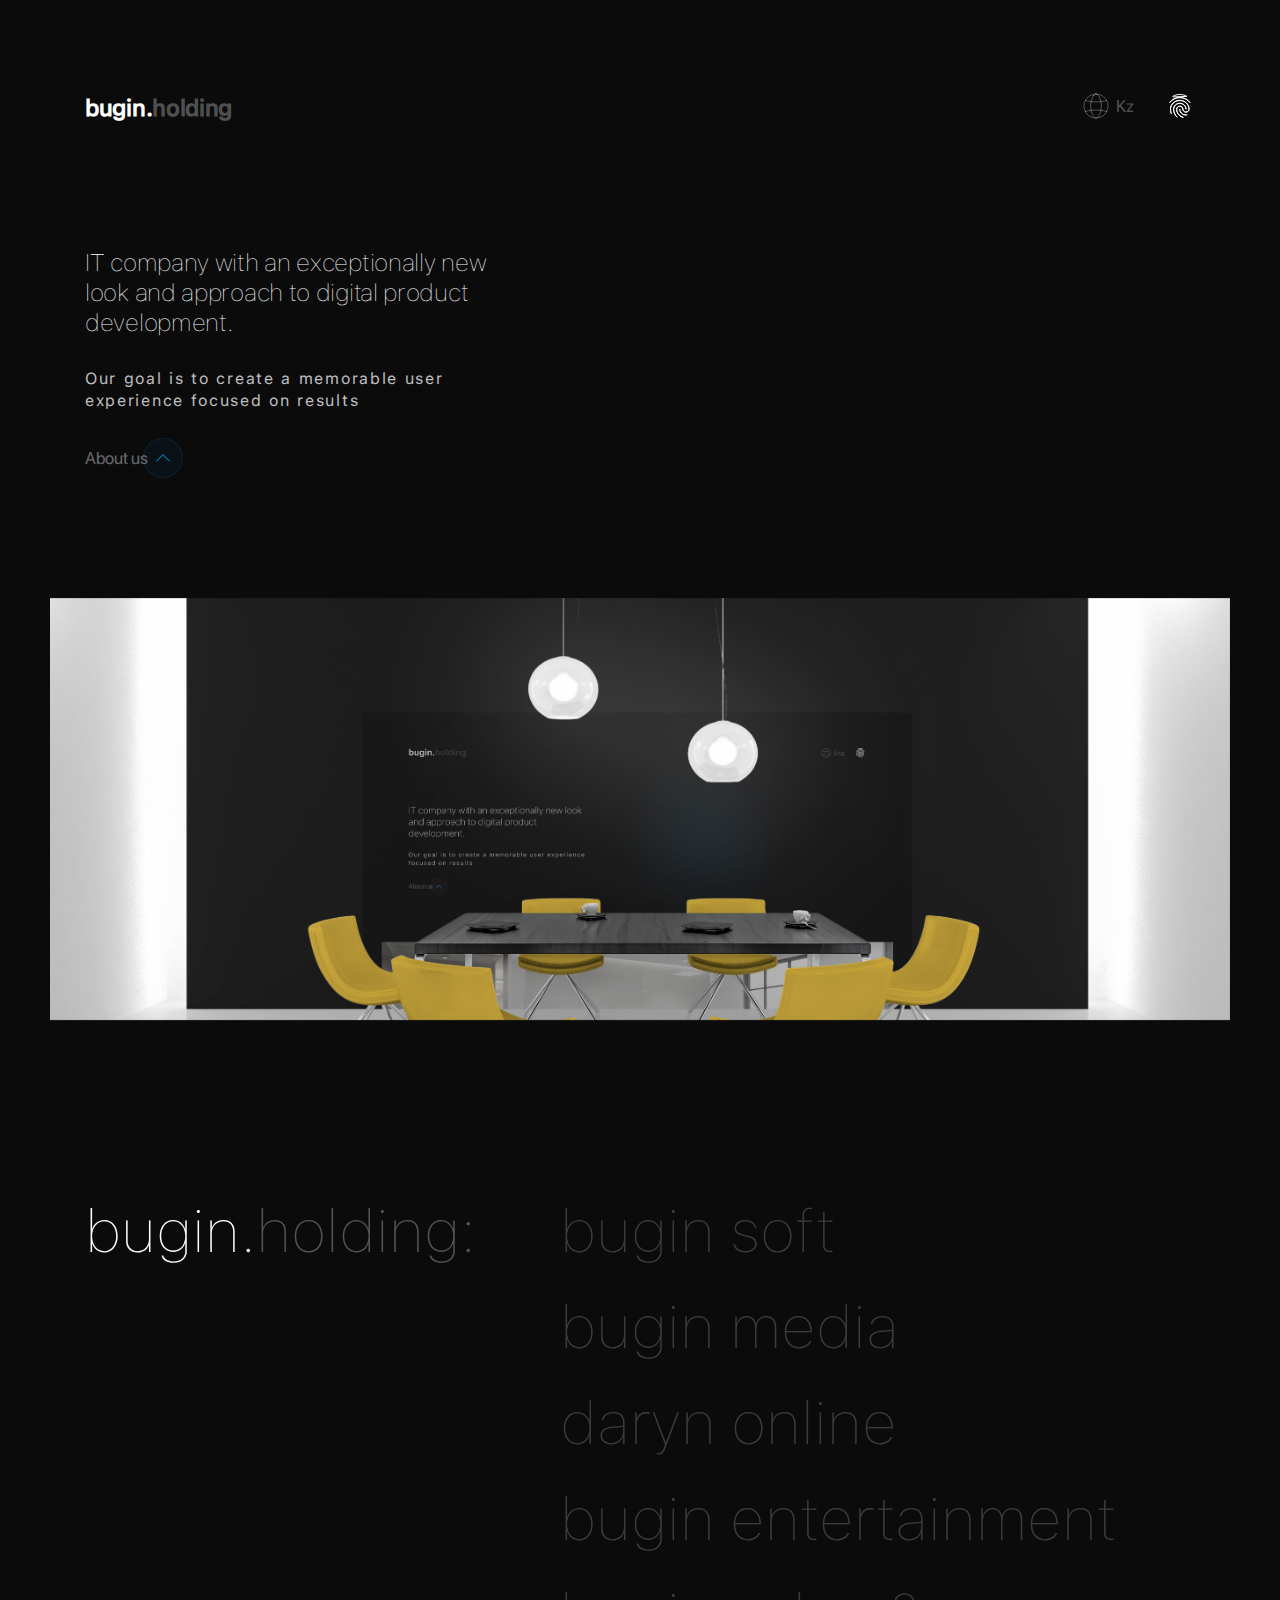
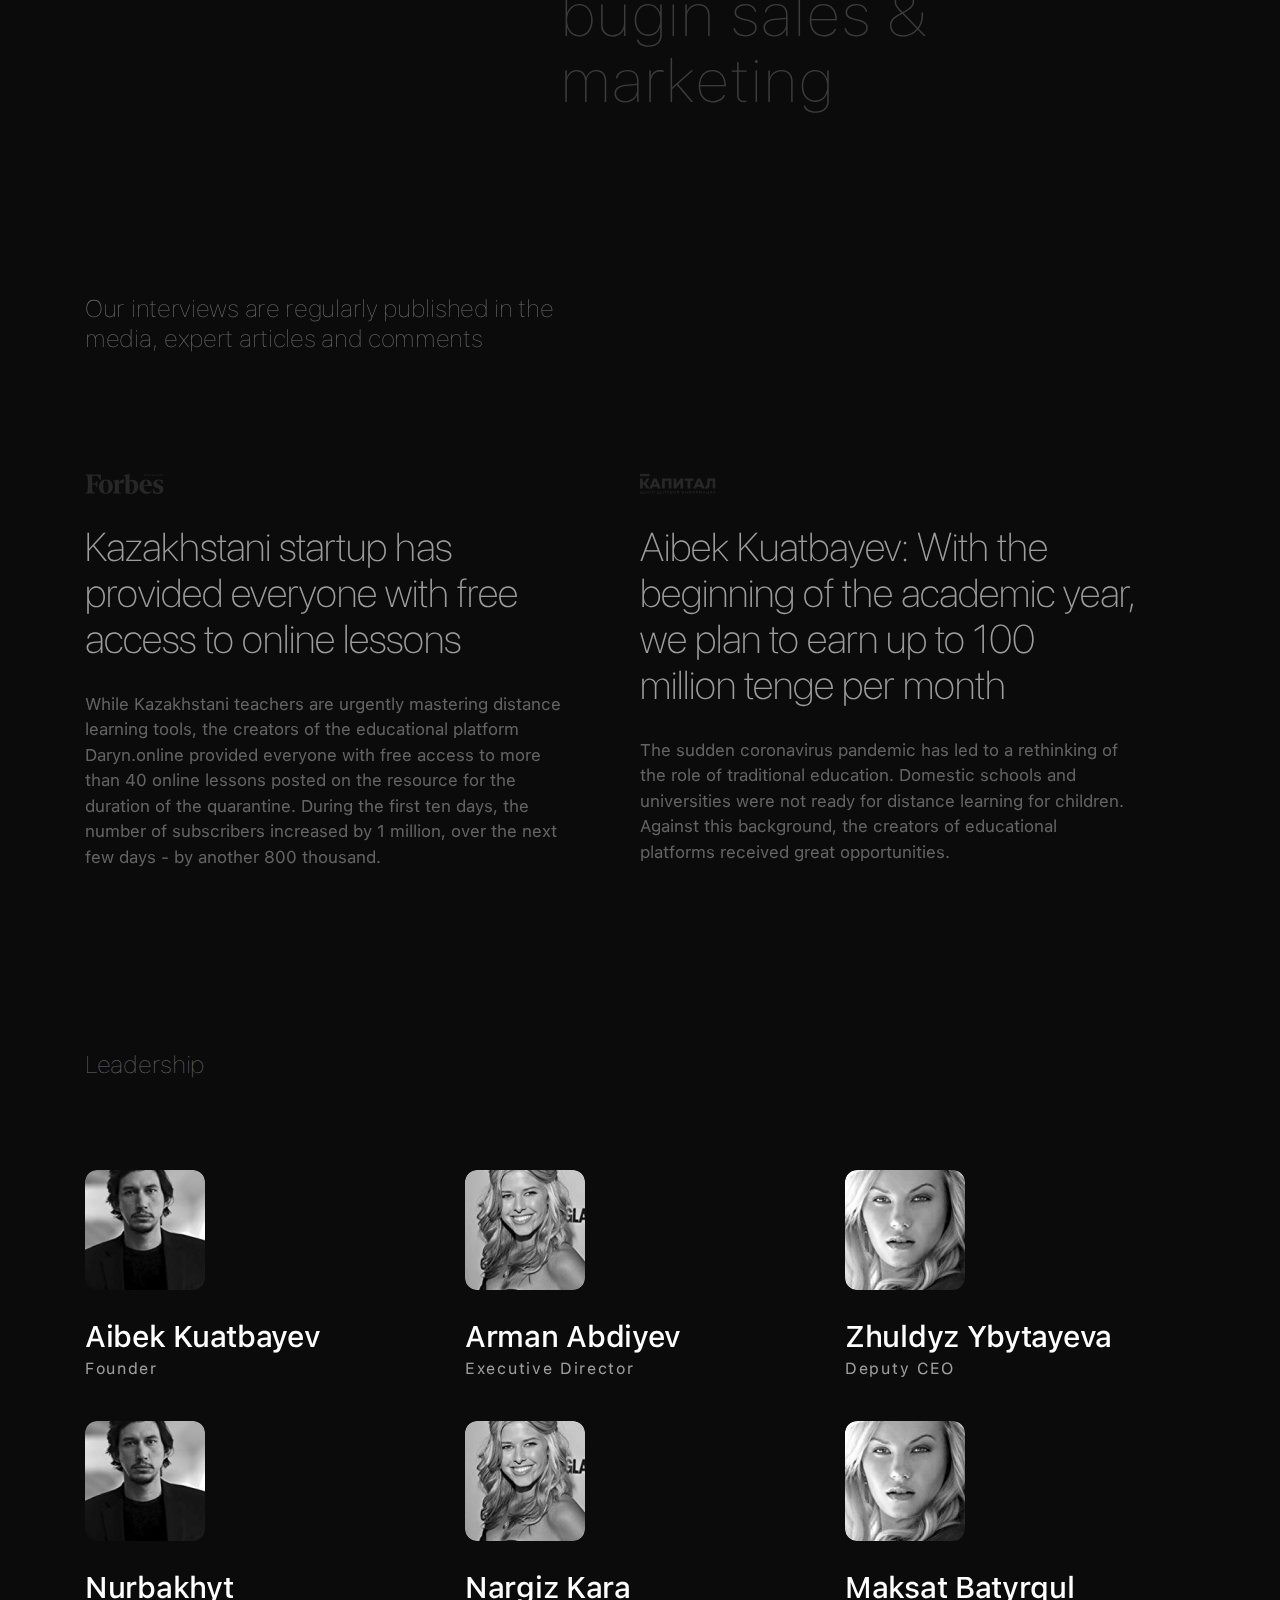
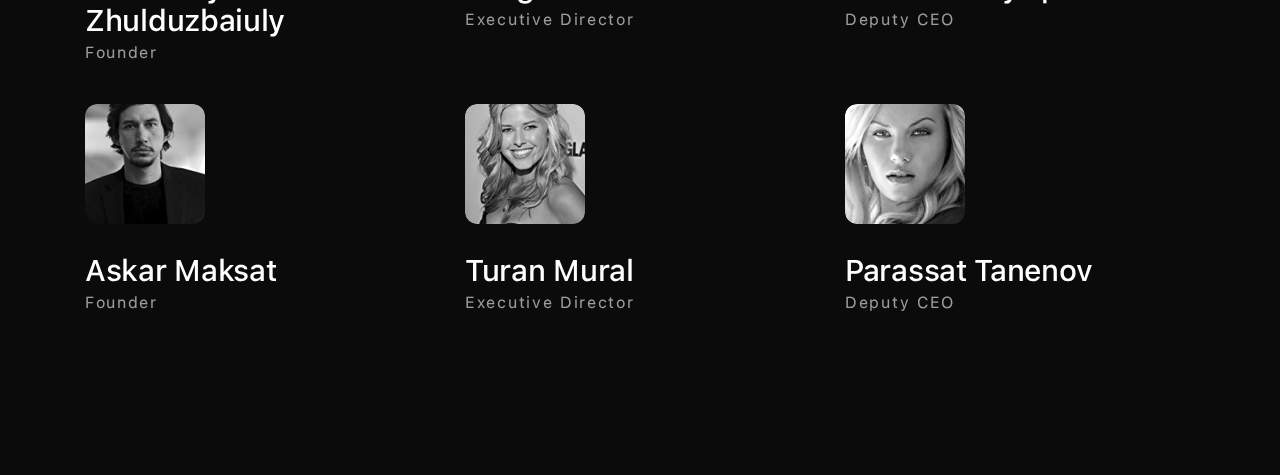
==== index.html @ ffce62e8 "first commit" ====
<!DOCTYPE html>
<html lang="en">
<head>
    <meta charset="UTF-8">
    <meta name="viewport" content="width=device-width"/>
    <title>bugin.holding</title>
    <link rel="stylesheet" href="css/libs.min.css">
    <link rel="stylesheet" href="css/slick-theme.css">
    <link rel="stylesheet" href="css/slick.css">
    <link rel="stylesheet" href="css/main.css">
    <link rel="shortcut icon" href="/favicon.ico" type="image/x-icon">
</head>
<body>
<header>
    <div class="container">
        <div class="header">
            <a href="/" class="logo">
                bugin.<span>holding</span>
            </a>
            <div class="header-right">
                <div class="dropdown dropdown-lang">
                    <button class="dropdown-toggle" data-toggle="dropdown" aria-expanded="true" id="dropdownLang">
                        <svg width="30" height="30" viewBox="0 0 30 30" fill="none" xmlns="http://www.w3.org/2000/svg">
                            <path d="M4.34661 9.47706C10.869 11.4916 19.13 11.4916 25.6511 9.47706M25.6524 20.5219C19.13 18.5074 10.869 18.5074 4.34794 20.5219M14.9995 3C21.6419 3 26.999 8.35711 26.999 14.9995C26.999 21.6419 21.6419 26.999 14.9995 26.999C8.35711 26.999 3 21.6419 3 14.9995C3 8.35711 8.35711 3 14.9995 3ZM12.5569 4.41327C8.70376 10.8463 8.70376 19.154 12.5569 25.5871C13.6849 27.471 16.3154 27.471 17.4434 25.5871C21.2966 19.154 21.2966 10.8463 17.4434 4.41327C16.3141 2.52935 13.6849 2.52935 12.5569 4.41327Z"
                                  stroke="white" stroke-opacity="0.3" stroke-linecap="round" stroke-linejoin="round"/>
                        </svg>
                        <span>Kz</span>
                    </button>
                    <ul class="dropdown-menu" role="menu" aria-labelledby="dropdownLang">
                        <li>
                            <a class="dropdown-item" href="/ru">Ru</a>
                        </li>
                        <li>
                            <a class="dropdown-item" href="/eng">Eng</a>
                        </li>
                    </ul>
                </div>
                <button class="btn-plain call-menu">
                    <svg width="30" height="30" viewBox="0 0 30 30" fill="none" xmlns="http://www.w3.org/2000/svg">
                        <path d="M21.7479 5.45788L21.7385 5.45253L8.13179 5.892L7.89365 5.45235C7.89342 5.45248 7.89319 5.4526 7.89296 5.45272C7.85557 5.47249 7.79157 5.46674 7.75238 5.40762C7.74366 5.38786 7.74111 5.36243 7.74913 5.33506C7.75795 5.30494 7.77562 5.28557 7.79393 5.27565L7.79439 5.2754C9.95281 4.10335 12.3187 3.5 14.8158 3.5C17.2854 3.5 19.4391 4.04179 21.8217 5.26789C21.8754 5.29615 21.8858 5.34981 21.8641 5.38986L21.8602 5.39706L21.8566 5.40439C21.8429 5.43166 21.8274 5.44543 21.8159 5.45261C21.8039 5.4601 21.7905 5.464 21.7758 5.464C21.7619 5.464 21.7522 5.46034 21.7479 5.45788ZM8.84013 7.83682L8.84104 7.83635C12.4659 5.96619 17.1193 5.95481 20.7551 7.82464L20.7555 7.82482C22.4838 8.71204 23.9346 9.96678 25.0765 11.5701L25.0765 11.5701L25.0794 11.5741C25.0918 11.5911 25.0989 11.6159 25.0941 11.6448C25.0894 11.6728 25.0752 11.695 25.0543 11.7095C25.0245 11.7302 24.995 11.7344 24.9713 11.7304C24.9484 11.7266 24.9272 11.7148 24.9102 11.6905L24.9103 11.6904L24.9067 11.6854C23.7814 10.11 22.3525 8.86817 20.6593 8.00278C17.0727 6.16587 12.4986 6.1653 8.92248 8.01568C7.21733 8.89343 5.78933 10.1472 4.66492 11.7214L4.65022 11.742L4.64086 11.7584C4.63541 11.7605 4.62331 11.764 4.60379 11.764C4.58658 11.764 4.56417 11.7595 4.53766 11.7429C4.51578 11.7264 4.505 11.7062 4.50135 11.6845C4.49741 11.6611 4.50146 11.632 4.52153 11.6026C5.66378 9.98795 7.11407 8.72286 8.84013 7.83682ZM12.0554 26.2335L12.0466 26.2237L12.0373 26.2144C11.0195 25.1966 10.4863 24.5612 9.70922 23.1578L9.70786 23.1554C8.92786 21.7649 8.51179 20.0517 8.51179 18.192C8.51179 14.9268 11.3127 12.224 14.8038 12.224C18.2949 12.224 21.0958 14.9268 21.0958 18.192C21.0958 18.2259 21.0835 18.2491 21.0682 18.2644C21.0529 18.2797 21.0297 18.292 20.9958 18.292C20.9619 18.292 20.9386 18.2797 20.9233 18.2644C20.908 18.2491 20.8958 18.2259 20.8958 18.192C20.8958 14.9842 18.1355 12.424 14.8038 12.424C11.4721 12.424 8.71179 14.9842 8.71179 18.192C8.71179 19.9911 9.11119 21.6741 9.89169 23.0566C10.687 24.4853 11.2466 25.1095 12.1873 26.0626C12.2264 26.1056 12.2291 26.1661 12.1955 26.2115C12.1565 26.2418 12.1245 26.248 12.1038 26.248C12.0892 26.248 12.0768 26.2451 12.0681 26.2415C12.0599 26.2381 12.0566 26.2348 12.0554 26.2335ZM17.2707 23.0477L17.2683 23.0461C15.6117 21.9232 14.6318 20.1072 14.6318 18.192C14.6318 18.1581 14.644 18.1349 14.6593 18.1196C14.6746 18.1043 14.6979 18.092 14.7318 18.092C14.7657 18.092 14.7889 18.1043 14.8042 18.1196C14.8195 18.1349 14.8318 18.1581 14.8318 18.192C14.8318 20.057 15.7841 21.8058 17.3808 22.879C18.3292 23.5198 19.4268 23.816 20.7078 23.816C21.0269 23.816 21.5358 23.7771 22.042 23.6885L22.042 23.6885L22.0468 23.6876C22.0917 23.6793 22.1472 23.7066 22.1596 23.7759L22.1602 23.779C22.1685 23.824 22.1412 23.8794 22.0719 23.8918L22.0719 23.8917L22.065 23.8931C21.4238 24.0168 20.8583 24.028 20.7078 24.028C19.3653 24.028 18.2075 23.6904 17.2707 23.0477ZM6.45163 22.6996L6.45161 22.6996L6.45312 22.7035C6.47541 22.7614 6.44309 22.8074 6.40824 22.8195L6.40022 22.8223L6.3923 22.8253C6.37084 22.8336 6.34631 22.8333 6.32113 22.8217C6.29457 22.8094 6.27985 22.7902 6.27423 22.7746L6.27427 22.7746L6.2721 22.7688C5.70424 21.2507 5.42779 19.7499 5.42779 18.192C5.42779 16.8164 5.69123 15.5832 6.19539 14.5186C7.70413 11.3542 11.0623 9.284 14.7558 9.284C19.9647 9.284 24.1558 13.2965 24.1558 18.18C24.1558 19.8265 22.7455 21.208 20.9598 21.208C19.1741 21.208 17.7638 19.8265 17.7638 18.18C17.7638 16.588 16.391 15.352 14.7678 15.352C13.1446 15.352 11.7718 16.588 11.7718 18.18C11.7718 20.3637 12.6159 22.412 14.1637 23.947L14.1641 23.9474C15.3693 25.1399 16.5383 25.8048 18.3065 26.2939L18.3065 26.294L18.3143 26.296C18.3368 26.3018 18.3545 26.3153 18.3669 26.3374C18.3802 26.3612 18.3837 26.389 18.377 26.414L18.3738 26.4258L18.3712 26.4378C18.3679 26.453 18.3593 26.468 18.3424 26.4811C18.327 26.4932 18.3115 26.4981 18.3016 26.4995L18.3 26.4993C18.2957 26.4986 18.2908 26.4977 18.2855 26.4966C18.2796 26.4953 18.2732 26.4939 18.2664 26.4922C16.4387 25.9856 15.2685 25.3185 14.0271 24.1002C12.4425 22.5264 11.5718 20.4346 11.5718 18.192C11.5718 16.5455 12.9821 15.164 14.7678 15.164C16.5535 15.164 17.9638 16.5455 17.9638 18.192C17.9638 19.784 19.3366 21.02 20.9598 21.02C22.583 21.02 23.9558 19.784 23.9558 18.192C23.9558 13.3641 19.8033 9.496 14.7558 9.496C11.1678 9.496 7.8653 11.4915 6.37292 14.6159C5.8678 15.6653 5.61579 16.8811 5.61579 18.192C5.61579 19.1678 5.70449 20.7072 6.45163 22.6996Z"
                              stroke="white"/>
                    </svg>
                </button>
            </div>
            <div class="nav-box">
                <button class="btn-plain close-menu">
                    <svg width="16" height="16" viewBox="0 0 16 16" fill="none" xmlns="http://www.w3.org/2000/svg">
                        <path d="M1 1L15 15M1 15L15 1" stroke="#FFF3F3"/>
                    </svg>
                </button>
                <ul class="main-nav">
                    <li><a href="contacts.html" class="active">О компании</a></li>
                    <li><a href="news.html">Новости</a></li>
                    <li><a href="projects.html">Наши проекты</a></li>
                    <li><a href="contacts.html">Партнеры</a></li>
                    <li><a href="services.html">Услуги</a></li>
                </ul>
            </div>
        </div>
    </div>
</header>
<section class="about">
    <div class="container">
        <div class="row">
            <div class="col-lg-5 col-md-6">
                <div class="about-caption">
                    <h3>
                        IT company with an exceptionally new look and approach to digital product development.
                    </h3>
                    <p>
                        Our goal is to create a memorable user experience focused on results
                    </p>
                    <a href="/about" class="show-more hoverable">
                        <span>About us</span>
                        <div class="circle-cover">
                            <svg width="20" height="20" viewBox="0 0 20 20" fill="none"
                                 xmlns="http://www.w3.org/2000/svg">
                                <path d="M6.66669 3.33337L13.3334 10L6.66669 16.6667" stroke="#00A3FF"/>
                            </svg>
                        </div>
                    </a>
                </div>
            </div>

        </div>
    </div>
</section>
<section class="main-img">
    <div class="main-img-wrapper">
        <img src="img/main/bg.png" alt="bugin.holding" id="img_scroll">
        <div class="react-parallax-content" style="position: relative;"></div>
    </div>
</section>
<section class="holding">
    <div class="container">
        <div class="row row-eq-height">
            <div class="col-lg-5 col-md-5 col-height">
                <h1 class="title-sticky">bugin.<span>holding:</span></h1>
            </div>
            <div class="col-lg-7 col-md-7 col-height">
                <div class="holding-item">
                    <h2>bugin soft</h2>
                    <div class="holding-item-caption">
                        <p>Development of software, websites and mobile applications using advanced technologies
                            sharpened for speed and safety.</p>
                        <a href="https://buginsoft.kz/" class="show-more hoverable">
                            <span>More</span>
                            <div class="circle-cover">
                                <svg width="20" height="20" viewBox="0 0 20 20" fill="none"
                                     xmlns="http://www.w3.org/2000/svg">
                                    <path d="M6.66669 3.33337L13.3334 10L6.66669 16.6667" stroke="#00A3FF"/>
                                </svg>
                            </div>
                        </a>
                    </div>
                </div>
                <div class="holding-item">
                    <h2>bugin media</h2>
                    <div class="holding-item-caption">
                        <p>Development of software, websites and mobile applications using advanced technologies
                            sharpened for speed and safety.</p>
                        <a href="https://buginsoft.kz/" class="show-more hoverable">
                            <span>More</span>
                            <div class="circle-cover">
                                <svg width="20" height="20" viewBox="0 0 20 20" fill="none"
                                     xmlns="http://www.w3.org/2000/svg">
                                    <path d="M6.66669 3.33337L13.3334 10L6.66669 16.6667" stroke="#00A3FF"/>
                                </svg>
                            </div>
                        </a>
                    </div>
                </div>
                <div class="holding-item">
                    <h2>daryn online</h2>
                    <div class="holding-item-caption">
                        <p>Development of software, websites and mobile applications using advanced technologies
                            sharpened for speed and safety.</p>
                        <a href="https://buginsoft.kz/" class="show-more hoverable">
                            <span>More</span>
                            <div class="circle-cover">
                                <svg width="20" height="20" viewBox="0 0 20 20" fill="none"
                                     xmlns="http://www.w3.org/2000/svg">
                                    <path d="M6.66669 3.33337L13.3334 10L6.66669 16.6667" stroke="#00A3FF"/>
                                </svg>
                            </div>
                        </a>
                    </div>
                </div>
                <div class="holding-item">
                    <h2>bugin entertainment</h2>
                    <div class="holding-item-caption">
                        <p>Development of software, websites and mobile applications using advanced technologies
                            sharpened for speed and safety.</p>
                        <a href="https://buginsoft.kz/" class="show-more hoverable">
                            <span>More</span>
                            <div class="circle-cover">
                                <svg width="20" height="20" viewBox="0 0 20 20" fill="none"
                                     xmlns="http://www.w3.org/2000/svg">
                                    <path d="M6.66669 3.33337L13.3334 10L6.66669 16.6667" stroke="#00A3FF"/>
                                </svg>
                            </div>
                        </a>
                    </div>
                </div>
                <div class="holding-item">
                    <h2>bugin sales & marketing</h2>
                    <div class="holding-item-caption">
                        <p>Development of software, websites and mobile applications using advanced technologies
                            sharpened for speed and safety.</p>
                        <a href="https://buginsoft.kz/" class="show-more hoverable">
                            <span>More</span>
                            <div class="circle-cover">
                                <svg width="20" height="20" viewBox="0 0 20 20" fill="none"
                                     xmlns="http://www.w3.org/2000/svg">
                                    <path d="M6.66669 3.33337L13.3334 10L6.66669 16.6667" stroke="#00A3FF"/>
                                </svg>
                            </div>
                        </a>
                    </div>
                </div>
            </div>
        </div>

    </div>
</section>
<section class="news">
    <div class="container">
        <h2 class="title">
            Our interviews are regularly published in the media, expert articles and comments
        </h2>
        <div class="sl-news">
            <a href="#">
                <div class="news-item">
                    <img src="img/logo/forbes.svg" alt="">
                    <h3>
                        Kazakhstani startup has provided everyone with free access to online lessons
                    </h3>
                    <p>
                        While Kazakhstani teachers are urgently mastering distance learning tools, the creators of the
                        educational platform Daryn.online provided everyone with free access to more than 40 online
                        lessons posted on the resource for the duration of the quarantine. During the first ten days,
                        the number of subscribers increased by 1 million, over the next few days - by another 800
                        thousand.
                    </p>
                </div>
            </a>
            <a href="#">
                <div class="news-item">
                    <img src="img/logo/capital.svg" alt="">
                    <h3>
                        Aibek Kuatbayev: With the beginning of the academic year, we plan to earn up to 100 million
                        tenge per month
                    </h3>
                    <p>
                        The sudden coronavirus pandemic has led to a rethinking of the role of traditional education.
                        Domestic schools and universities were not ready for distance learning for children. Against
                        this background, the creators of educational platforms received great opportunities.
                    </p>
                </div>
            </a>
            <a href="#">
                <div class="news-item">
                    <img src="img/logo/forbes.svg" alt="">
                    <h3>
                        Kazakhstani startup has provided everyone with free access to online lessons
                    </h3>
                    <p>
                        While Kazakhstani teachers are urgently mastering distance learning tools, the creators of the
                        educational platform Daryn.online provided everyone with free access to more than 40 online
                        lessons posted on the resource for the duration of the quarantine. During the first ten days,
                        the number of subscribers increased by 1 million, over the next few days - by another 800
                        thousand.
                    </p>
                </div>
            </a>
            <a href="#">
                <div class="news-item">
                    <img src="img/logo/capital.svg" alt="">
                    <h3>
                        Aibek Kuatbayev: With the beginning of the academic year, we plan to earn up to 100 million
                        tenge per month
                    </h3>
                    <p>
                        The sudden coronavirus pandemic has led to a rethinking of the role of traditional education.
                        Domestic schools and universities were not ready for distance learning for children. Against
                        this background, the creators of educational platforms received great opportunities.
                    </p>
                </div>
            </a>
        </div>
    </div>
</section>
<section class="team">
    <div class="container">
        <h2 class="title">Leadership</h2>
        <div class="row row-eq-height">
            <div class="col-lg-4 col-md-4 col-height">
                <div class="team-item">
                    <img src="img/main/team3.png" alt="">
                    <h3>Aibek Kuatbayev</h3>
                    <p>Founder</p>
                </div>
            </div>
            <div class="col-lg-4 col-md-4 col-height">
                <div class="team-item">
                    <img src="img/main/team2.png" alt="">
                    <h3>Arman Abdiyev</h3>
                    <p>Еxecutive Director</p>
                </div>
            </div>
            <div class="col-lg-4 col-md-4 col-height">
                <div class="team-item">
                    <img src="img/main/team1.png" alt="">
                    <h3>Zhuldyz Ybytayeva</h3>
                    <p>Deputy CEO</p>
                </div>
            </div>
            <div class="col-lg-4 col-md-4 col-height">
                <div class="team-item">
                    <img src="img/main/team3.png" alt="">
                    <h3>Nurbakhyt Zhulduzbaiuly</h3>
                    <p>Founder</p>
                </div>
            </div>
            <div class="col-lg-4 col-md-4 col-height">
                <div class="team-item">
                    <img src="img/main/team2.png" alt="">
                    <h3>Nargiz Kara</h3>
                    <p>Еxecutive Director</p>
                </div>
            </div>
            <div class="col-lg-4 col-md-4 col-height">
                <div class="team-item">
                    <img src="img/main/team1.png" alt="">
                    <h3>Maksat Batyrqul</h3>
                    <p>Deputy CEO</p>
                </div>
            </div>
            <div class="col-lg-4 col-md-4 col-height">
                <div class="team-item">
                    <img src="img/main/team3.png" alt="">
                    <h3>Askar Maksat</h3>
                    <p>Founder</p>
                </div>
            </div>
            <div class="col-lg-4 col-md-4 col-height">
                <div class="team-item">
                    <img src="img/main/team2.png" alt="">
                    <h3>Turan Mural</h3>
                    <p>Еxecutive Director</p>
                </div>
            </div>
            <div class="col-lg-4 col-md-4 col-height">
                <div class="team-item">
                    <img src="img/main/team1.png" alt="">
                    <h3>Parassat Tanenov</h3>
                    <p>Deputy CEO</p>
                </div>
            </div>
        </div>
    </div>
</section>
<div class="overlay"></div>
<div class="cursor"></div>
<script src="js/libs.min.js"></script>
<script type="text/javascript" src="js/slick.min.js"></script>
<script type="text/javascript" src="js/TweenMax.min.js"></script>
<script type="text/javascript" src="js/common.js"></script>
<script>


    // debounce from underscore.js
    function debounce(func, wait, immediate) {
        var timeout;
        return function () {
            var context = this, args = arguments;
            var later = function () {
                timeout = null;
                if (!immediate) func.apply(context, args);
            };
            var callNow = immediate && !timeout;
            clearTimeout(timeout);
            timeout = setTimeout(later, wait);
            if (callNow) func.apply(context, args);
        };
    };

    // use x and y mousewheel event data to navigate flickity
    function slick_handle_wheel_event(e, slick_instance, slick_is_animating) {
        // do not trigger a slide change if another is being animated
        if (!slick_is_animating) {
            // pick the larger of the two delta magnitudes (x or y) to determine nav direction
            var direction =
                Math.abs(e.deltaX) > Math.abs(e.deltaY) ? e.deltaX : e.deltaY;

            console.log("wheel scroll ", e.deltaX, e.deltaY, direction);

            if (direction > 0) {
                // next slide
                slick_instance.slick("slickNext");
            } else {
                // prev slide
                slick_instance.slick("slickPrev");
            }
        }
    }

    // debounce the wheel event handling since trackpads can have a lot of inertia
    var slick_handle_wheel_event_debounced = debounce(
        slick_handle_wheel_event
        , 100, true
    );

    // init slider
    const slick_2 = $(".sl-news");
    slick_2.slick({
        dots: false,
        // vertical: true,
        // verticalSwiping: true,
        slidesToShow: 2,
        arrows: false,
        responsive: [
            {
                breakpoint: 480,
                settings: {
                    arrows: true,
                    centerMode: false,
                    slidesToShow: 1,
                    slidesToScroll: 1
                }
            }
            // You can unslick at a given breakpoint now by adding:
            // settings: "unslick"
            // instead of a settings object
        ]
    });
    var slick_2_is_animating = false;

    slick_2.on("afterChange", function (index) {
        console.log("Slide after change " + index);
        slick_2_is_animating = false;
    });

    slick_2.on("beforeChange", function (index) {
        console.log("Slide before change " + index);
        slick_2_is_animating = true;
    });

    if (screen.width > 700) {
        slick_2.on("wheel", function (e) {
            slick_handle_wheel_event_debounced(e.originalEvent, slick_2, slick_2_is_animating);
        });
    }


</script>
<script>
    $('.sl-main').slick({
        slidesToShow: 1,
        slidesToScroll: 1,
        arrows: false,
        dots: true
    });




    if (screen.width > 600) {
        $(window).scroll(function () {
            var scroll = $(window).scrollTop();
            var scale = (100 + scroll / 6) / 100;
            // console.log('scale/: ' + scale);
            if (scale > 1 && scale < 1.5) {
                $("#img_scroll").css({
                    transform: 'translate3d(-50%, -' + (scroll / 100) + '%, 0) scale(' + (100 + scroll / 6) / 100 + ')',
                });
            }

        });

        $('.holding-item').on('click', function () {
            if ($(this).hasClass('holding-item-active')) {
                $(this).removeClass('holding-item-active')
            } else {
                $('.holding-item').removeClass('holding-item-active');
                $(this).addClass('holding-item-active');
            }
            var next = $(this).find('.holding-item-caption');
            $('.holding-item .holding-item-caption').not(next).slideUp(400);
            next.slideToggle(400);
        });
    }


</script>
<script>

    $(".hoverable").hover(function () {
        $('.cursor').toggleClass('cursor-leave');
    });
</script>

</body>
</html>
---- css/main.css ----
html, body, div, span, p, ul, li, ol, label, h1, h2, h3, h4, h5, h6, section {
  margin: 0;
  padding: 0;
}

ol, ul {
  list-style: none;
}

button {
  cursor: pointer;
}

a:hover, a:focus {
  text-decoration: none;
}

.icon {
  display: inline-block;
  -webkit-flex-shrink: 0;
      -ms-flex-negative: 0;
          flex-shrink: 0;
}

.p0 {
  padding: 0;
}

.pr0 {
  padding-right: 0;
}

.pl0 {
  padding-left: 0;
}

.pt0 {
  padding-top: 0;
}

.pb0 {
  padding-bottom: 0;
}

.pl15 {
  padding-left: 15px;
}

.m0 {
  margin: 0;
}

.mt0 {
  margin-top: 0;
}

.mr0 {
  margin-right: 0;
}

.ml0 {
  margin-left: 0;
}

.mb0 {
  margin-bottom: 0;
}

.mt20 {
  margin-top: 20px;
}

.mr20 {
  margin-right: 20px;
}

.ml20 {
  margin-left: 20px;
}

.mb20 {
  margin-bottom: 20px;
}

.mb16 {
  margin-bottom: 16px;
}

.mb30 {
  margin-bottom: 30px;
}

.ml-35 {
  margin-left: 35px;
}

.mr-35 {
  margin-right: 35px;
}

.pt40 {
  padding-top: 40px;
}

.pt80 {
  padding-top: 80px;
}

.pt30 {
  padding-top: 30px;
}

.pr30 {
  padding-right: 30px;
}

.pl30 {
  padding-left: 30px;
}

.pb30 {
  padding-bottom: 30px;
}

.mt30 {
  margin-top: 30px;
}

.mr30 {
  margin-right: 30px;
}

.ml30 {
  margin-left: 30px;
}

.mb30 {
  margin-bottom: 30px;
}

.mt50 {
  margin-top: 50px;
}

.mb60 {
  margin-bottom: 60px;
}

.mt60 {
  margin-top: 60px;
}

.mt80 {
  margin-top: 80px;
}

.btn-plain {
  outline: none;
  border: none;
  background-color: transparent;
  padding: 0;
}

.btn-plain:hover, .btn-plain:focus {
  text-decoration: none;
  outline: none;
  border: none;
}

button a {
  color: inherit;
}

button a:hover, button a:focus {
  text-decoration: none;
  color: inherit;
}

.overlay {
  background: rgba(0, 0, 0, 0.24);
  z-index: 1;
  position: fixed;
  top: 0;
  bottom: 0;
  left: 0;
  right: 0;
  display: none;
}

.logo-box {
  display: inline-block;
}

.tar {
  text-align: right;
}

.tal {
  text-align: left;
}

.tac {
  text-align: center;
}

section a:hover, section a:focus {
  text-decoration: none;
  color: inherit;
}

.chat-content::-webkit-scrollbar {
  width: 3px;
  background-color: #F5F5F5;
}

.chat-content::-webkit-scrollbar-thumb {
  -webkit-border-radius: 1px;
          border-radius: 1px;
  -webkit-box-shadow: inset 0 0 6px #0db24c;
  background-color: #555;
}

.gradient-text {
  -webkit-background-clip: text;
  -webkit-text-fill-color: transparent;
}

.touch {
  -webkit-overflow-scrolling: touch;
}

@font-face {
  font-family: 'SF Pro Display';
  src: url("../fonts/sf pro/SF-Pro-Display-Regular.otf");
}

@font-face {
  font-family: 'SF Pro Display Bold';
  src: url("../fonts/sf pro/SF-Pro-Display-Bold.otf");
}

@font-face {
  font-family: 'SF Pro Display Light';
  src: url("../fonts/sf pro/SF-Pro-Display-Light.otf");
}

@font-face {
  font-family: 'SF Pro Display Thin';
  src: url("../fonts/sf pro/SF-Pro-Display-Thin.otf");
}

@font-face {
  font-family: 'SF Pro Display Black';
  src: url("../fonts/sf pro/SF-Pro-Display-Black.otf");
}

@font-face {
  font-family: 'SF Pro Display Medium';
  src: url("../fonts/sf pro/SF-Pro-Display-Medium.otf");
}

@font-face {
  font-family: 'SF Pro Display ExtraBold';
  src: url("../fonts/sf pro/SF-Pro-Display-Heavy.otf");
}

@font-face {
  font-family: 'SF Pro Text';
  src: url("../fonts/sf pro/SF-Pro-Text-Regular.otf");
}

@font-face {
  font-family: 'SF Pro Text Bold';
  src: url("../fonts/sf pro/SF-Pro-Text-Bold.otf");
}

@font-face {
  font-family: 'SF Pro Text Light';
  src: url("../fonts/sf pro/SF-Pro-Text-Light.otf");
}

@font-face {
  font-family: 'SF Pro Text Ultralight';
  src: url("../fonts/sf pro/SF-Pro-Text-Ultralight.otf");
}

@font-face {
  font-family: 'SF Pro Text Thin';
  src: url("../fonts/sf pro/SF-Pro-Text-Thin.otf");
}

@font-face {
  font-family: 'SF Pro Text Black';
  src: url("../fonts/sf pro/SF-Pro-Text-Black.otf");
}

@font-face {
  font-family: 'SF Pro Text Medium';
  src: url("../fonts/sf pro/SF-Pro-Text-Medium.otf");
}

body {
  overflow-x: hidden;
  font-family: 'SF Pro Text';
  background: #0B0B0C;
  color: #FFFFFF;
  cursor: none;
}

.bg-grey {
  background: #F5F5F5;
}

header {
  padding: 90px 0;
}

.logo {
  font-family: 'SF Pro Text Medium';
  font-weight: 600;
  font-size: 23px;
  line-height: 120%;
  letter-spacing: -0.3px;
  color: #FFFFFF;
}

.logo span {
  color: rgba(255, 255, 255, 0.3);
}

.logo:hover, .logo:focus {
  color: #FFFFFF;
}

.header {
  display: -webkit-box;
  display: -webkit-flex;
  display: -ms-flexbox;
  display: flex;
  -webkit-box-align: center;
  -webkit-align-items: center;
      -ms-flex-align: center;
          align-items: center;
  -webkit-box-pack: justify;
  -webkit-justify-content: space-between;
      -ms-flex-pack: justify;
          justify-content: space-between;
  position: relative;
}

.header .logo {
  margin-right: 10px;
}

.header-right {
  display: -webkit-inline-box;
  display: -webkit-inline-flex;
  display: -ms-inline-flexbox;
  display: inline-flex;
  -webkit-box-align: center;
  -webkit-align-items: center;
      -ms-flex-align: center;
          align-items: center;
}

.nav-box {
  display: none;
  position: absolute;
  top: -10px;
  left: 0;
  background: #222222;
  -webkit-box-shadow: 0px 1px 2px rgba(0, 0, 0, 0.05), 0px 15px 30px rgba(0, 0, 0, 0.05);
          box-shadow: 0px 1px 2px rgba(0, 0, 0, 0.05), 0px 15px 30px rgba(0, 0, 0, 0.05);
  -webkit-border-radius: 0px 0px 10px 10px;
          border-radius: 0px 0px 10px 10px;
  padding: 28px;
  opacity: 0;
  z-index: -1;
  -webkit-transition: all .4s ease;
  -o-transition: all .4s ease;
  transition: all .4s ease;
}

.close-menu {
  display: inline-block;
  max-height: 16px;
  margin-bottom: 28px;
}

.main-nav li a {
  font-weight: normal;
  font-size: 20px;
  line-height: 120%;
  color: #FFFFFF;
  -webkit-transition: all .2s ease;
  -o-transition: all .2s ease;
  transition: all .2s ease;
}

.main-nav li a:hover, .main-nav li a:focus, .main-nav li a.active {
  color: rgba(255, 255, 255, 0.4);
}

.main-nav li + li {
  margin-top: 15px;
}

.showed {
  opacity: 1;
  z-index: 99999;
}

.call-menu {
  display: -webkit-inline-box;
  display: -webkit-inline-flex;
  display: -ms-inline-flexbox;
  display: inline-flex;
  width: 30px;
  height: 30px;
  -webkit-flex-shrink: 0;
      -ms-flex-negative: 0;
          flex-shrink: 0;
  -webkit-box-align: center;
  -webkit-align-items: center;
      -ms-flex-align: center;
          align-items: center;
  -webkit-box-pack: center;
  -webkit-justify-content: center;
      -ms-flex-pack: center;
          justify-content: center;
  -webkit-box-sizing: border-box;
          box-sizing: border-box;
  -webkit-border-radius: 50%;
          border-radius: 50%;
  margin-left: 25px;
  margin-bottom: 6px;
}

.dropdown-lang .dropdown-toggle {
  background: transparent;
  border: none;
  outline: none;
  display: -webkit-inline-box;
  display: -webkit-inline-flex;
  display: -ms-inline-flexbox;
  display: inline-flex;
  -webkit-box-align: center;
  -webkit-align-items: center;
      -ms-flex-align: center;
          align-items: center;
  font-family: 'SF Pro Display';
  font-style: normal;
  font-weight: normal;
  font-size: 17px;
  line-height: 120%;
  color: rgba(255, 255, 255, 0.3);
}

.dropdown-lang .dropdown-toggle:after {
  display: none;
}

.dropdown-lang .dropdown-toggle svg {
  margin-right: 5px;
}

.dropdown-lang .dropdown-menu {
  background: transparent;
  border: none;
  outline: none;
  min-width: 90px;
  padding: 0;
}

.dropdown-lang .dropdown-item {
  color: rgba(255, 255, 255, 0.3);
  -webkit-transition: color 0.3s ease;
  -o-transition: color 0.3s ease;
  transition: color 0.3s ease;
  padding: 5px 10px 5px 40px;
}

.dropdown-lang .dropdown-item:hover, .dropdown-lang .dropdown-item:focus {
  color: rgba(255, 255, 255, 0.8);
  background: transparent;
}

.about {
  padding-top: 30px;
  padding-bottom: 120px;
}

.about h3 {
  font-family: 'SF Pro Text Ultralight';
  font-size: 24px;
  line-height: 125%;
  letter-spacing: -0.3px;
  color: #FFFFFF;
  margin-bottom: 30px;
}

.about p {
  font-family: 'SF Pro Text';
  font-style: normal;
  font-weight: normal;
  font-size: 16px;
  line-height: 140%;
  letter-spacing: 1.7px;
  color: #C0C0C0;
  margin-bottom: 25px;
}

.about a {
  font-family: 'SF Pro Display';
  font-size: 17px;
  line-height: 120%;
  color: rgba(255, 255, 255, 0.4);
  -webkit-transition: color 0.3s ease;
  -o-transition: color 0.3s ease;
  transition: color 0.3s ease;
}

.about a:hover, .about a:focus {
  color: rgba(255, 255, 255, 0.8);
  background: transparent;
}

.main-img {
  padding: 0 50px;
}

.main-img-wrapper {
  position: relative;
  overflow: hidden;
  height: 480px;
}

.main-img-wrapper img {
  width: 100%;
  -o-object-fit: cover;
     object-fit: cover;
  position: absolute;
  left: 50%;
  -webkit-transform: translate3d(-50%, 0px, 0px);
          transform: translate3d(-50%, 0px, 0px);
  -webkit-transform-style: preserve-3d;
          transform-style: preserve-3d;
  -webkit-backface-visibility: hidden;
          backface-visibility: hidden;
  height: auto;
  -webkit-filter: none;
          filter: none;
}

.team {
  padding: 120px 0;
}

.team .title {
  margin-bottom: 90px;
}

.team .col-height {
  margin-bottom: 40px;
}

.team-item {
  height: 100%;
}

.team-item img {
  width: 120px;
  height: 120px;
  -webkit-border-radius: 12px;
          border-radius: 12px;
  margin-bottom: 30px;
  -webkit-filter: grayscale(1);
          filter: grayscale(1);
}

.team-item h3 {
  font-family: "SF Pro Text Medium";
  font-size: 30px;
  line-height: 110%;
  letter-spacing: -0.3px;
  color: #FFFFFF;
  margin-bottom: 5px;
}

.team-item p {
  font-family: "SF Pro Text";
  font-size: 16px;
  line-height: 140%;
  letter-spacing: 1.7px;
  color: rgba(255, 255, 255, 0.6);
}

.team-item:hover img {
  -webkit-filter: grayscale(0);
          filter: grayscale(0);
}

.title {
  font-family: 'SF Pro Text Ultralight';
  font-size: 24px;
  line-height: 125%;
  letter-spacing: -0.3px;
  color: rgba(255, 255, 255, 0.4);
}

.circle-cover {
  width: 40px;
  height: 40px;
  -webkit-border-radius: 50%;
          border-radius: 50%;
  background: rgba(0, 163, 255, 0.05);
  border: 1px solid rgba(0, 163, 255, 0.1);
  -webkit-box-sizing: border-box;
          box-sizing: border-box;
  display: -webkit-inline-box;
  display: -webkit-inline-flex;
  display: -ms-inline-flexbox;
  display: inline-flex;
  -webkit-box-align: center;
  -webkit-align-items: center;
      -ms-flex-align: center;
          align-items: center;
  -webkit-box-pack: center;
  -webkit-justify-content: center;
      -ms-flex-pack: center;
          justify-content: center;
  -webkit-flex-shrink: 0;
      -ms-flex-negative: 0;
          flex-shrink: 0;
}

.show-more {
  font-family: SF Pro Display;
  font-style: normal;
  font-weight: normal;
  font-size: 17px;
  line-height: 120%;
  color: #FFFFFF;
  display: -webkit-inline-box;
  display: -webkit-inline-flex;
  display: -ms-inline-flexbox;
  display: inline-flex;
  -webkit-flex-shrink: 0;
      -ms-flex-negative: 0;
          flex-shrink: 0;
  -webkit-box-align: center;
  -webkit-align-items: center;
      -ms-flex-align: center;
          align-items: center;
  -webkit-transition: all 0.2s ease;
  -o-transition: all 0.2s ease;
  transition: all 0.2s ease;
}

.show-more .circle-cover {
  -webkit-transition: all 0.2s ease;
  -o-transition: all 0.2s ease;
  transition: all 0.2s ease;
  -webkit-transform: translateX(-5px) rotate(270deg);
      -ms-transform: translateX(-5px) rotate(270deg);
          transform: translateX(-5px) rotate(270deg);
}

.show-more.active .circle-cover {
  -webkit-transform: translateX(0px) rotate(0deg);
      -ms-transform: translateX(0px) rotate(0deg);
          transform: translateX(0px) rotate(0deg);
  border: 1px solid #00a3ff;
}

.show-more:hover .circle-cover {
  -webkit-transform: translateX(0px) rotate(360deg);
      -ms-transform: translateX(0px) rotate(360deg);
          transform: translateX(0px) rotate(360deg);
  border: 1px solid #00a3ff;
}

body .cursor {
  pointer-events: none;
}

.cursor {
  position: absolute;
  top: 0;
  left: 0;
  -webkit-transform: translate(-50%, -50%);
      -ms-transform: translate(-50%, -50%);
          transform: translate(-50%, -50%);
  -webkit-border-radius: 50%;
          border-radius: 50%;
  width: 40px;
  height: 40px;
  margin: -20px;
  border: 1px solid #00a3ff;
  z-index: 99;
  -webkit-transition: all 0.3s ease-out 0s;
  -o-transition: all 0.3s ease-out 0s;
  transition: all 0.3s ease-out 0s;
}

.cursor-leave {
  opacity: 0;
}

.title-sticky {
  font-family: 'SF Pro Text Ultralight';
  font-size: 60px;
  line-height: 110%;
  color: #FFFFFF;
  position: -webkit-sticky;
  position: sticky;
  top: 50vh;
}

.title-sticky span {
  color: rgba(255, 255, 255, 0.3);
}

.holding {
  padding: 120px 0;
}

.holding-item {
  cursor: pointer;
}

.holding-item h2 {
  font-family: 'SF Pro Text Ultralight';
  font-size: 60px;
  line-height: 110%;
  color: rgba(255, 255, 255, 0.2);
  -webkit-transition: color 0.3s ease;
  -o-transition: color 0.3s ease;
  transition: color 0.3s ease;
}

.holding-item-caption {
  padding-top: 20px;
  display: none;
}

.holding-item-caption p {
  font-family: 'SF Pro Text';
  font-size: 16px;
  line-height: 140%;
  letter-spacing: 1.7px;
  color: rgba(255, 255, 255, 0.6);
  margin-bottom: 20px;
}

.holding-item + .holding-item {
  margin-top: 30px;
}

.holding-item:hover h2 {
  color: white;
}

.news {
  position: relative;
  padding: 60px 0;
}

.news .title {
  margin-bottom: 120px;
  max-width: 480px;
}

.news-item {
  opacity: 0.6;
  -webkit-transition: opacity 0.3s ease;
  -o-transition: opacity 0.3s ease;
  transition: opacity 0.3s ease;
}

.news-item img {
  max-height: 20px;
  -o-object-fit: contain;
     object-fit: contain;
  margin-bottom: 30px;
}

.news-item h3 {
  font-family: 'SF Pro Display Thin';
  font-style: normal;
  font-weight: 200;
  font-size: 40px;
  line-height: 115%;
  color: #FFFFFF;
  margin-bottom: 30px;
}

.news-item p {
  font-family: 'SF Pro Text';
  font-size: 17px;
  line-height: 150%;
  color: rgba(255, 255, 255, 0.6);
}

.news-item:hover {
  opacity: 1;
}

.sl-news .slick-track {
  margin: 0 -30px;
}

.sl-news .slick-slide {
  padding: 0 30px;
  outline: none;
}

@media (min-width: 320px) and (max-width: 767px) {
  header {
    padding: 60px 0;
  }
  .about {
    padding-top: 0;
    padding-bottom: 60px;
  }
  .main-img {
    padding: 0;
  }
  .main-img-wrapper {
    height: 350px;
  }
  .main-img-wrapper img {
    left: 0;
    height: 100%;
    -webkit-transform: translate3d(0px, 0px, 0px);
            transform: translate3d(0px, 0px, 0px);
  }
  .holding {
    padding: 20px 0;
  }
  .holding .title-sticky {
    position: static;
    font-size: 40px;
    line-height: 115%;
    margin-bottom: 20px;
  }
  .holding-item h2 {
    font-size: 24px;
    line-height: 125%;
    letter-spacing: -0.3px;
    color: #FFFFFF;
  }
  .holding-item-caption {
    display: block;
  }
  .holding-item-caption p {
    font-size: 16px;
    line-height: 140%;
    letter-spacing: 1.7px;
    color: rgba(255, 255, 255, 0.4);
  }
  .news .title {
    margin-bottom: 20px;
  }
  .news-item h3 {
    font-size: 24px;
    line-height: 125%;
    margin-bottom: 15px;
  }
  .news-item p {
    font-size: 14px;
    line-height: 130%;
  }
  .sl-news {
    padding-bottom: 80px;
  }
  .sl-news .slick-track {
    margin: 0 -15px;
  }
  .sl-news .slick-slide {
    padding: 0 15px;
  }
  .sl-news .slick-prev, .sl-news .slick-next {
    top: auto;
    bottom: 0;
    -webkit-transform: none;
        -ms-transform: none;
            transform: none;
    height: 60px;
    background: rgba(255, 255, 255, 0.03);
    display: -webkit-inline-box;
    display: -webkit-inline-flex;
    display: -ms-inline-flexbox;
    display: inline-flex;
    -webkit-box-align: center;
    -webkit-align-items: center;
        -ms-flex-align: center;
            align-items: center;
    -webkit-box-pack: center;
    -webkit-justify-content: center;
        -ms-flex-pack: center;
            justify-content: center;
    width: 49.5%;
  }
  .sl-news .slick-next {
    right: 0;
  }
  .sl-news .slick-next:before {
    content: url("../img/icon/next.svg");
  }
  .sl-news .slick-prev {
    left: 0;
  }
  .sl-news .slick-prev:before {
    content: url("../img/icon/prev.svg");
  }
  .team {
    padding-top: 0;
    padding-bottom: 30px;
  }
  .team .title {
    margin-bottom: 30px;
  }
  .team-item {
    text-align: center;
  }
  .team-item h3 {
    font-size: 23px;
    line-height: 120%;
    letter-spacing: -0.3px;
  }
}

@media (min-width: 768px) and (max-width: 991px) {
  header {
    padding: 60px 0;
  }
  .about {
    padding-top: 0;
    padding-bottom: 60px;
  }
  .main-img-wrapper {
    height: 350px;
  }
  .holding {
    padding: 20px 0;
  }
  .holding .title-sticky {
    position: static;
    font-size: 40px;
    line-height: 115%;
    margin-bottom: 20px;
  }
  .holding-item h2 {
    font-size: 24px;
    line-height: 125%;
    letter-spacing: -0.3px;
    color: #FFFFFF;
  }
  .holding-item-caption p {
    font-size: 16px;
    line-height: 140%;
    letter-spacing: 1.7px;
    color: rgba(255, 255, 255, 0.4);
  }
  .news .title {
    margin-bottom: 20px;
  }
  .news-item h3 {
    font-size: 24px;
    line-height: 125%;
    margin-bottom: 15px;
  }
  .news-item p {
    font-size: 14px;
    line-height: 130%;
  }
  .sl-news {
    padding-bottom: 80px;
  }
  .sl-news .slick-track {
    margin: 0 -15px;
  }
  .sl-news .slick-slide {
    padding: 0 15px;
  }
  .team {
    padding-top: 0;
    padding-bottom: 30px;
  }
  .team .title {
    margin-bottom: 30px;
  }
  .team-item h3 {
    font-size: 23px;
    line-height: 120%;
    letter-spacing: -0.3px;
  }
}
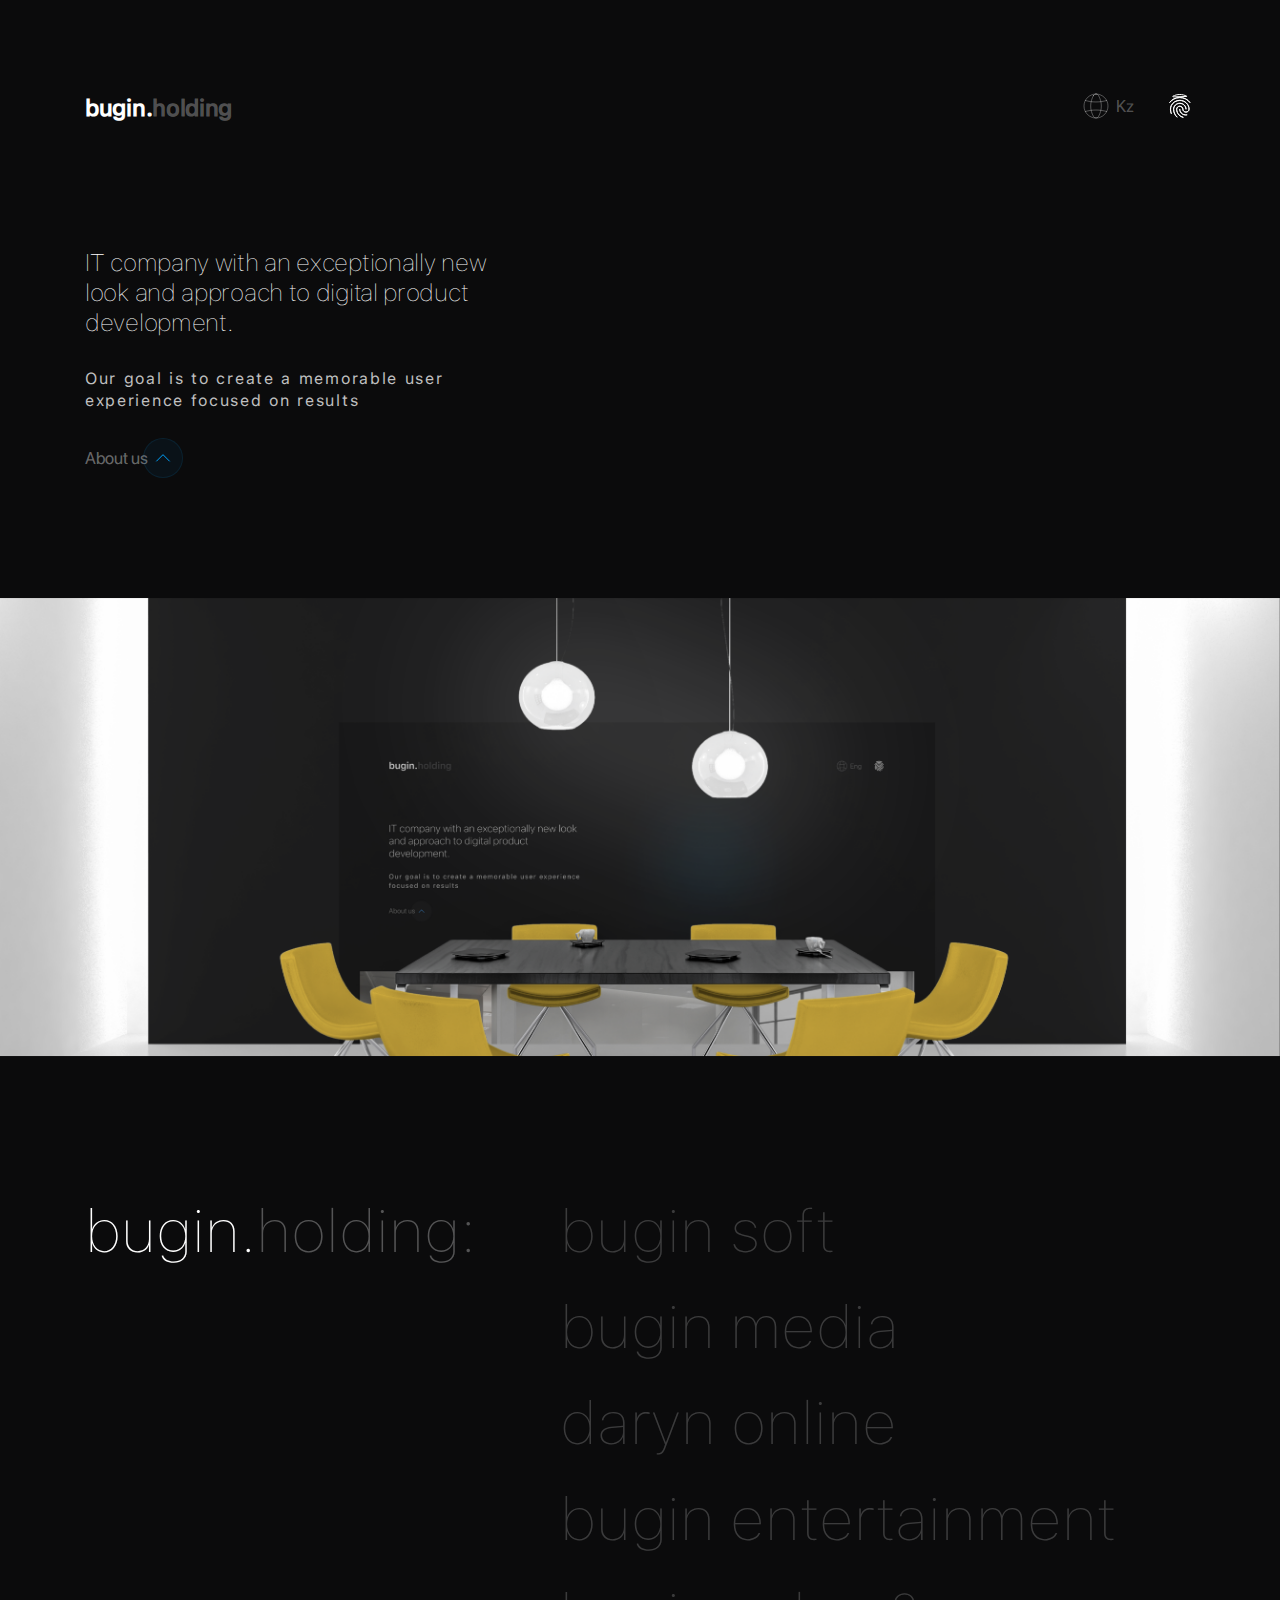
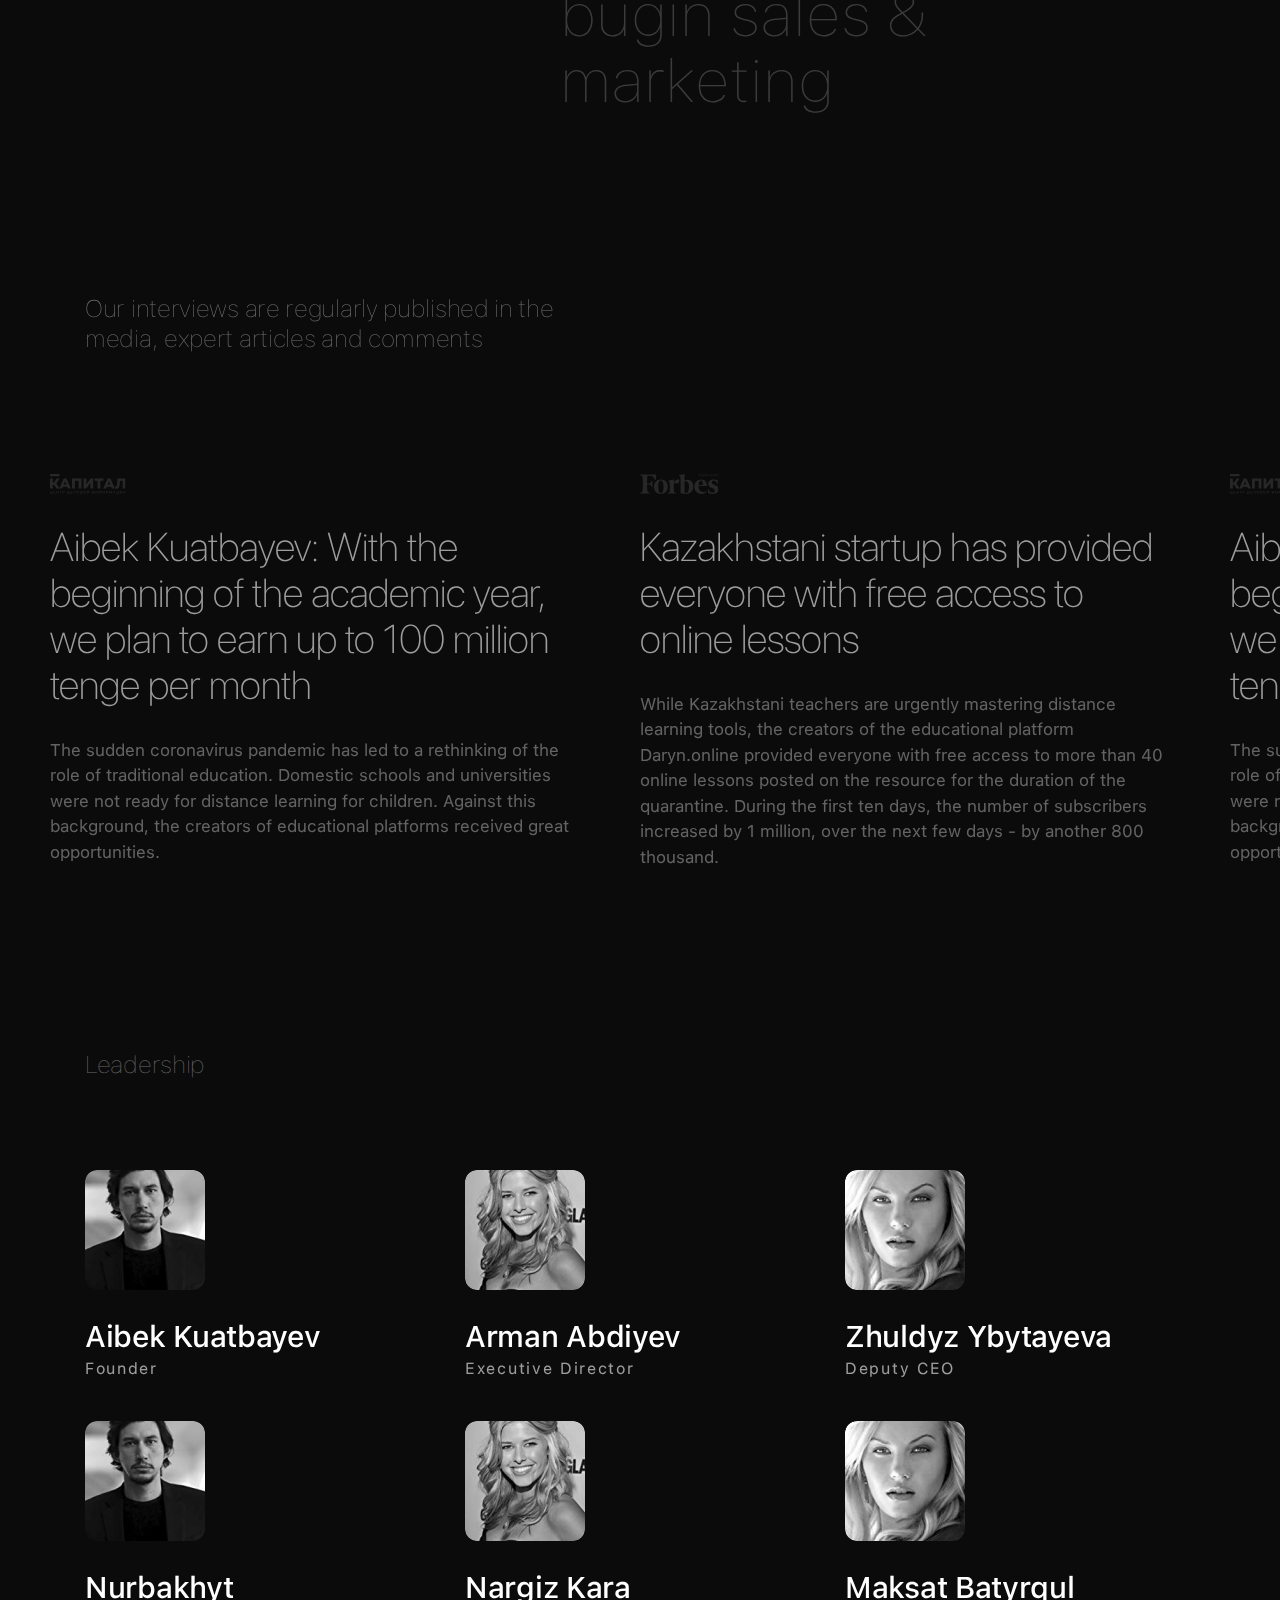
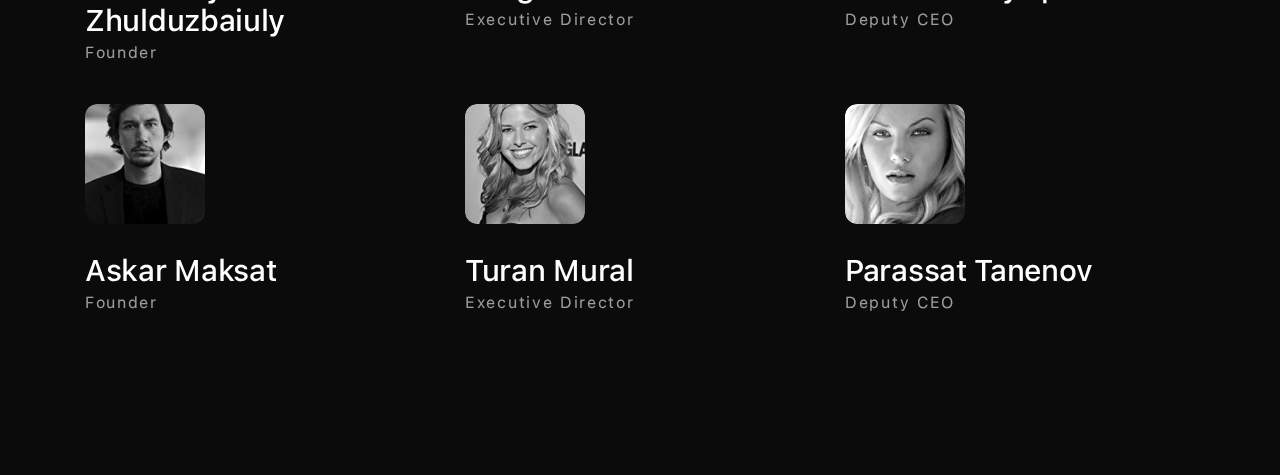
==== commit e3912241: "modify_holding" ====
--- a/index.html
+++ b/index.html
@@ -188,66 +188,66 @@
         <h2 class="title">
             Our interviews are regularly published in the media, expert articles and comments
         </h2>
-        <div class="sl-news">
-            <a href="#">
-                <div class="news-item">
-                    <img src="img/logo/forbes.svg" alt="">
-                    <h3>
-                        Kazakhstani startup has provided everyone with free access to online lessons
-                    </h3>
-                    <p>
-                        While Kazakhstani teachers are urgently mastering distance learning tools, the creators of the
-                        educational platform Daryn.online provided everyone with free access to more than 40 online
-                        lessons posted on the resource for the duration of the quarantine. During the first ten days,
-                        the number of subscribers increased by 1 million, over the next few days - by another 800
-                        thousand.
-                    </p>
-                </div>
-            </a>
-            <a href="#">
-                <div class="news-item">
-                    <img src="img/logo/capital.svg" alt="">
-                    <h3>
-                        Aibek Kuatbayev: With the beginning of the academic year, we plan to earn up to 100 million
-                        tenge per month
-                    </h3>
-                    <p>
-                        The sudden coronavirus pandemic has led to a rethinking of the role of traditional education.
-                        Domestic schools and universities were not ready for distance learning for children. Against
-                        this background, the creators of educational platforms received great opportunities.
-                    </p>
-                </div>
-            </a>
-            <a href="#">
-                <div class="news-item">
-                    <img src="img/logo/forbes.svg" alt="">
-                    <h3>
-                        Kazakhstani startup has provided everyone with free access to online lessons
-                    </h3>
-                    <p>
-                        While Kazakhstani teachers are urgently mastering distance learning tools, the creators of the
-                        educational platform Daryn.online provided everyone with free access to more than 40 online
-                        lessons posted on the resource for the duration of the quarantine. During the first ten days,
-                        the number of subscribers increased by 1 million, over the next few days - by another 800
-                        thousand.
-                    </p>
-                </div>
-            </a>
-            <a href="#">
-                <div class="news-item">
-                    <img src="img/logo/capital.svg" alt="">
-                    <h3>
-                        Aibek Kuatbayev: With the beginning of the academic year, we plan to earn up to 100 million
-                        tenge per month
-                    </h3>
-                    <p>
-                        The sudden coronavirus pandemic has led to a rethinking of the role of traditional education.
-                        Domestic schools and universities were not ready for distance learning for children. Against
-                        this background, the creators of educational platforms received great opportunities.
-                    </p>
-                </div>
-            </a>
-        </div>
+    </div>
+    <div class="sl-news">
+        <a href="#">
+            <div class="news-item">
+                <img src="img/logo/forbes.svg" alt="">
+                <h3>
+                    Kazakhstani startup has provided everyone with free access to online lessons
+                </h3>
+                <p>
+                    While Kazakhstani teachers are urgently mastering distance learning tools, the creators of the
+                    educational platform Daryn.online provided everyone with free access to more than 40 online
+                    lessons posted on the resource for the duration of the quarantine. During the first ten days,
+                    the number of subscribers increased by 1 million, over the next few days - by another 800
+                    thousand.
+                </p>
+            </div>
+        </a>
+        <a href="#">
+            <div class="news-item">
+                <img src="img/logo/capital.svg" alt="">
+                <h3>
+                    Aibek Kuatbayev: With the beginning of the academic year, we plan to earn up to 100 million
+                    tenge per month
+                </h3>
+                <p>
+                    The sudden coronavirus pandemic has led to a rethinking of the role of traditional education.
+                    Domestic schools and universities were not ready for distance learning for children. Against
+                    this background, the creators of educational platforms received great opportunities.
+                </p>
+            </div>
+        </a>
+        <a href="#">
+            <div class="news-item">
+                <img src="img/logo/forbes.svg" alt="">
+                <h3>
+                    Kazakhstani startup has provided everyone with free access to online lessons
+                </h3>
+                <p>
+                    While Kazakhstani teachers are urgently mastering distance learning tools, the creators of the
+                    educational platform Daryn.online provided everyone with free access to more than 40 online
+                    lessons posted on the resource for the duration of the quarantine. During the first ten days,
+                    the number of subscribers increased by 1 million, over the next few days - by another 800
+                    thousand.
+                </p>
+            </div>
+        </a>
+        <a href="#">
+            <div class="news-item">
+                <img src="img/logo/capital.svg" alt="">
+                <h3>
+                    Aibek Kuatbayev: With the beginning of the academic year, we plan to earn up to 100 million
+                    tenge per month
+                </h3>
+                <p>
+                    The sudden coronavirus pandemic has led to a rethinking of the role of traditional education.
+                    Domestic schools and universities were not ready for distance learning for children. Against
+                    this background, the creators of educational platforms received great opportunities.
+                </p>
+            </div>
+        </a>
     </div>
 </section>
 <section class="team">
@@ -379,6 +379,7 @@
         // verticalSwiping: true,
         slidesToShow: 2,
         arrows: false,
+        centerMode: true,
         responsive: [
             {
                 breakpoint: 480,
--- a/css/main.css
+++ b/css/main.css
@@ -526,7 +526,7 @@
 }
 
 .main-img {
-  padding: 0 50px;
+  padding: 0;
 }
 
 .main-img-wrapper {
@@ -875,7 +875,7 @@
     padding-bottom: 80px;
   }
   .sl-news .slick-track {
-    margin: 0 -15px;
+    margin: 0;
   }
   .sl-news .slick-slide {
     padding: 0 15px;
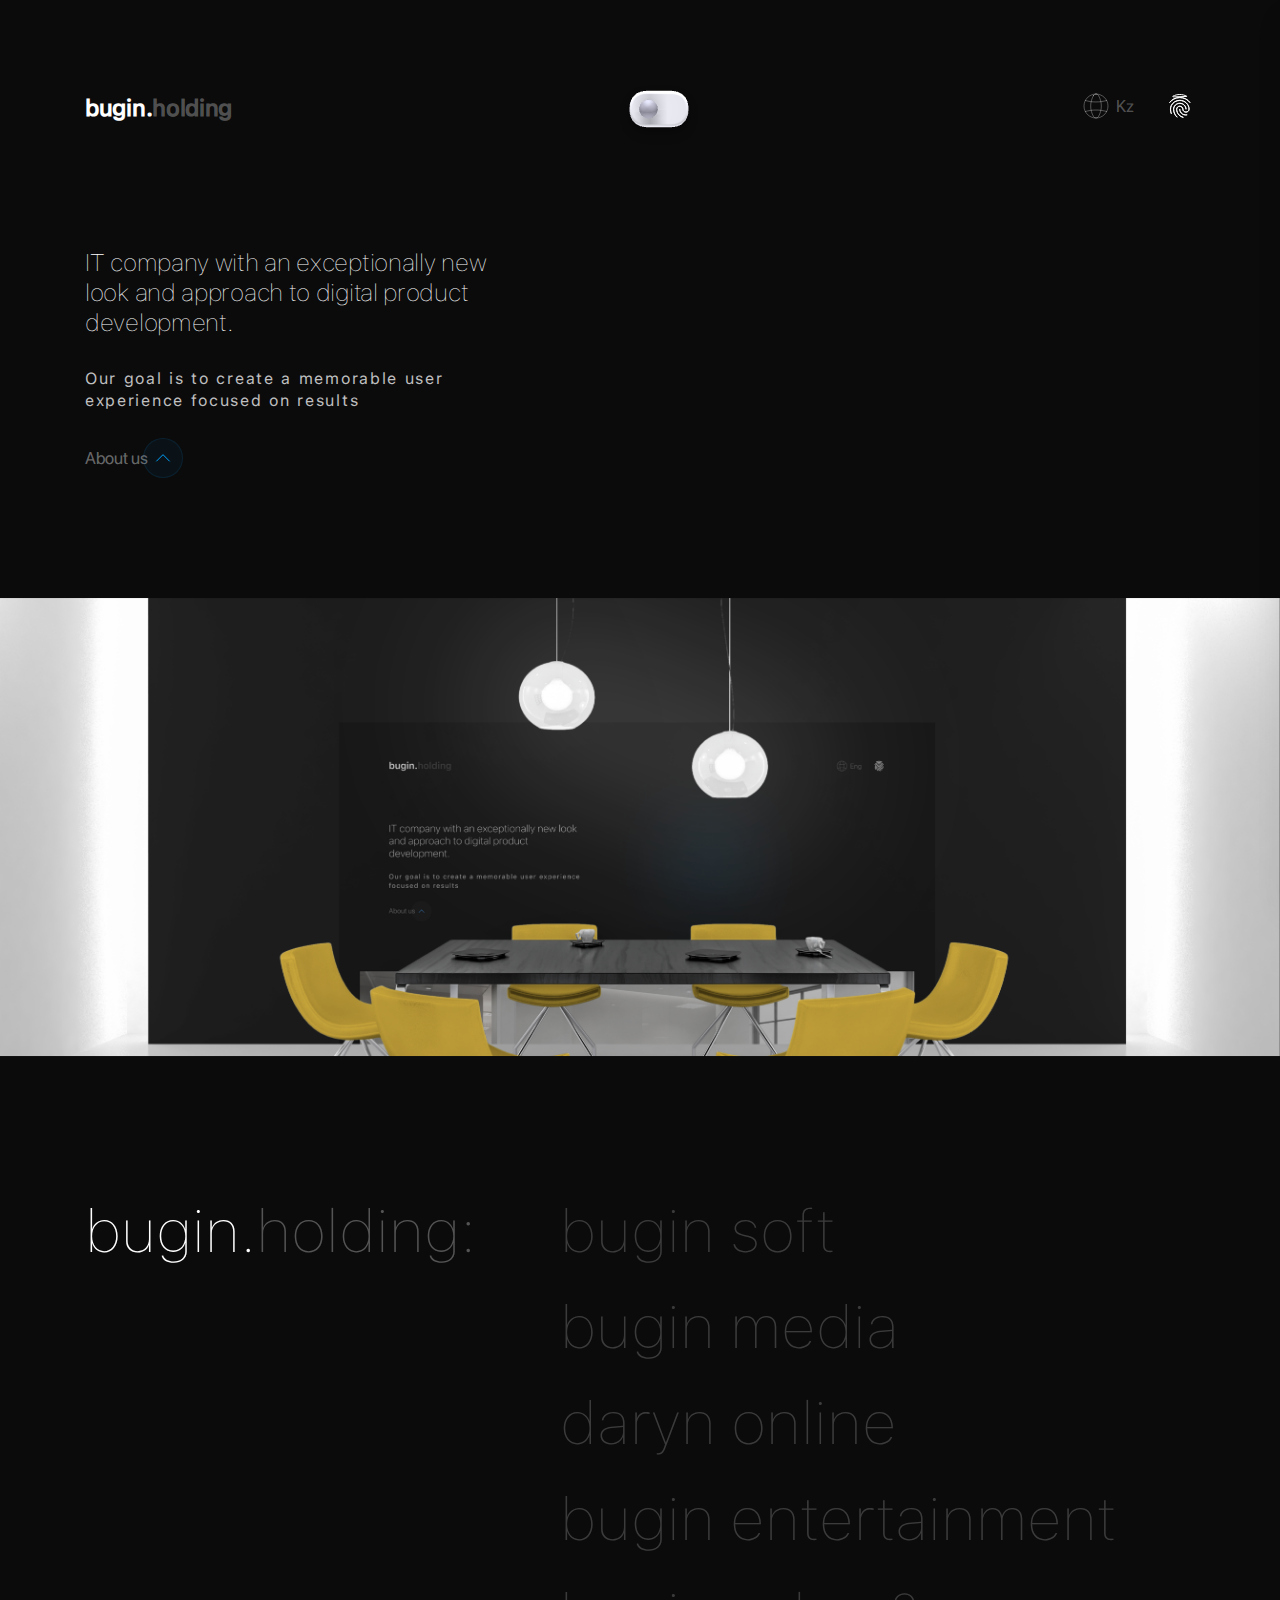
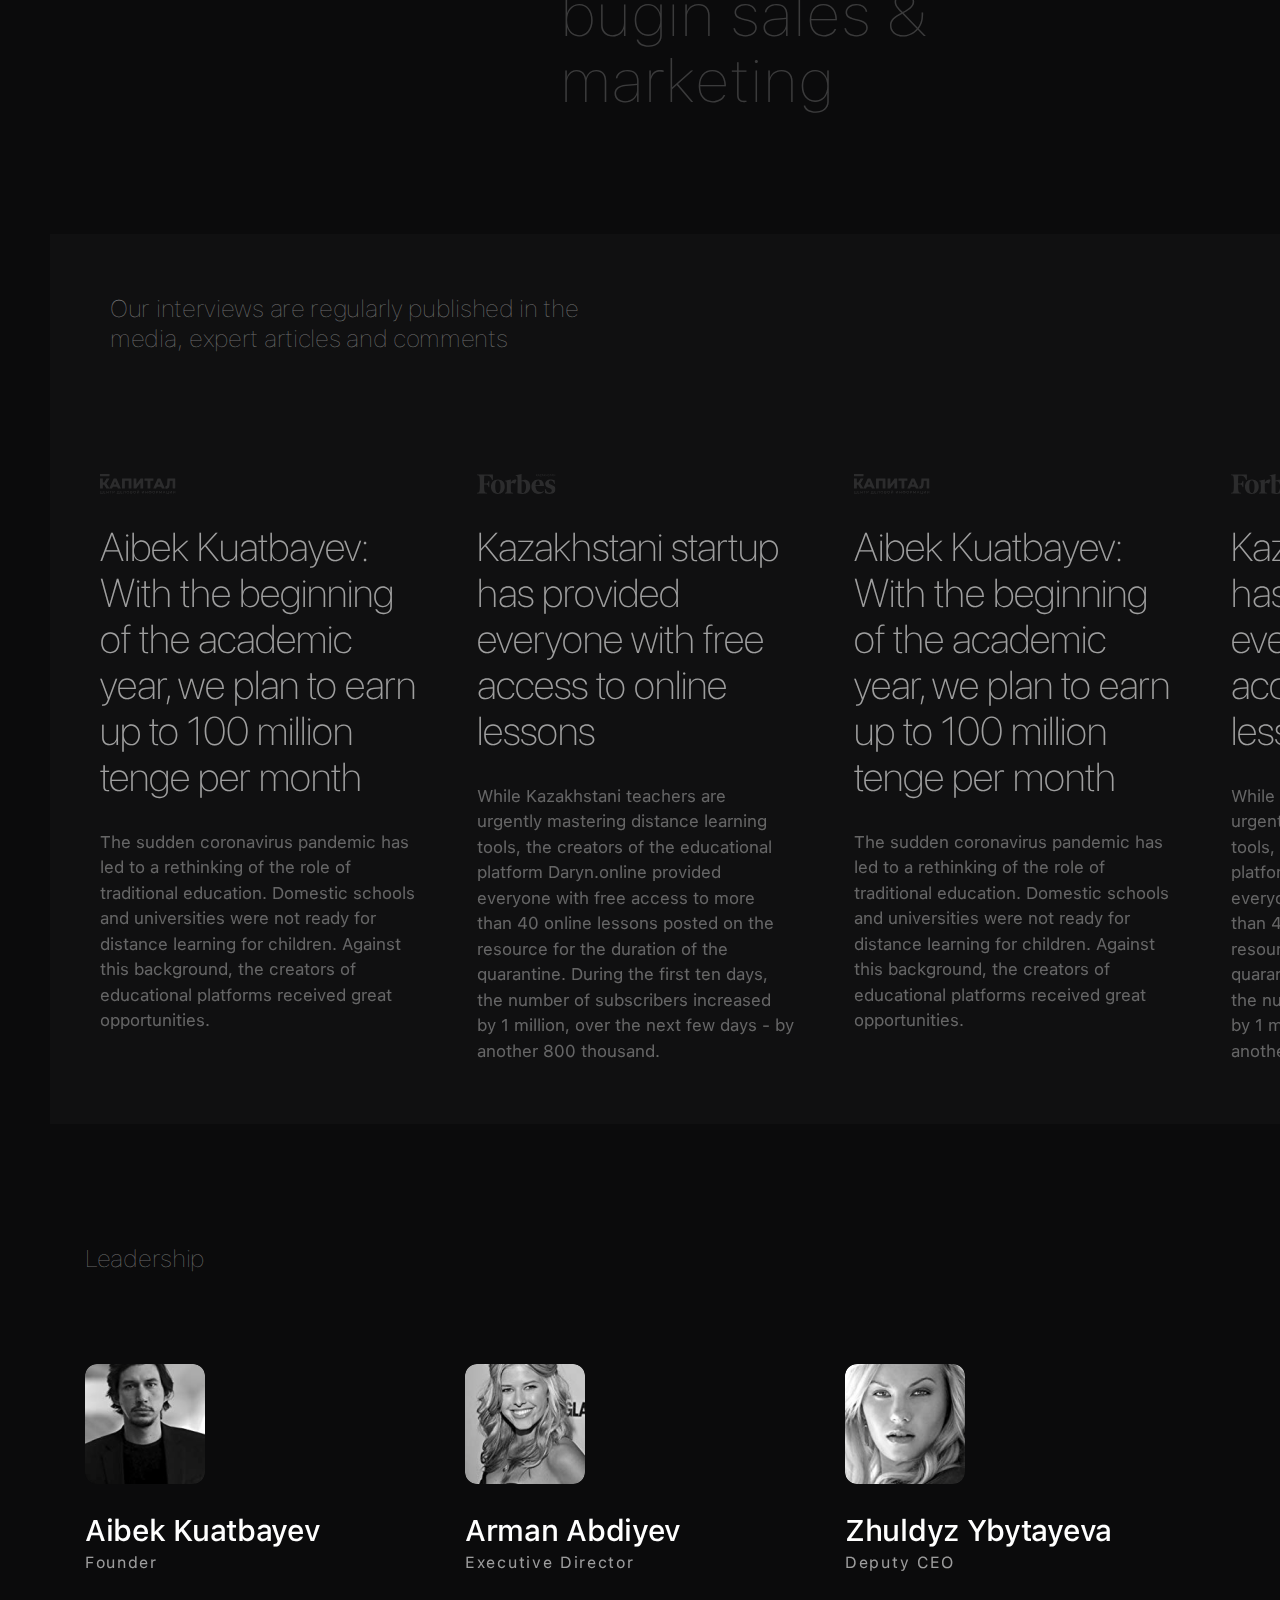
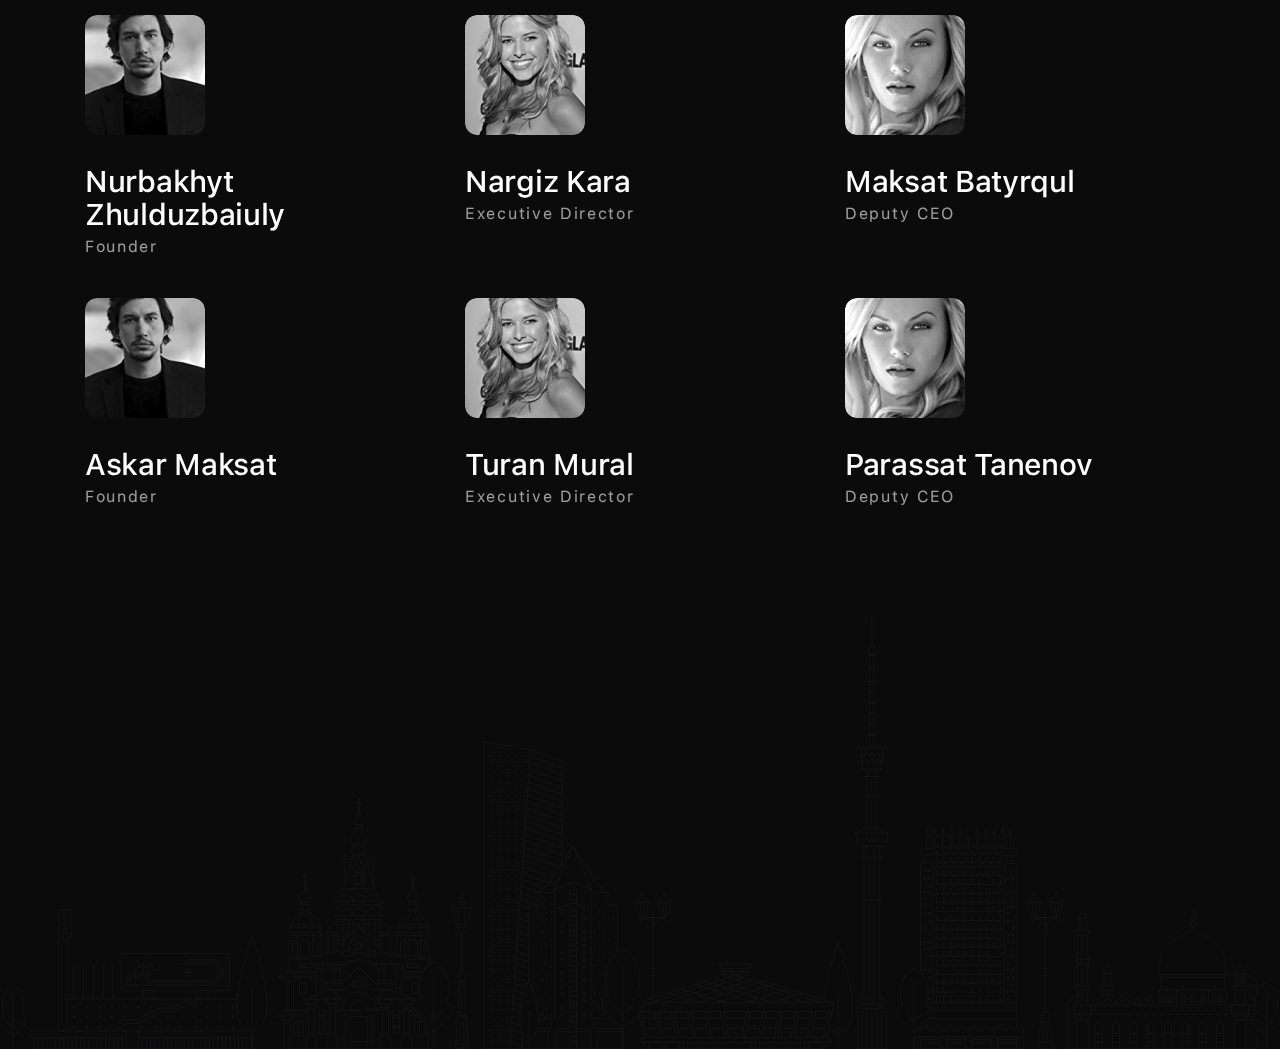
==== commit 9db800b8: "modify_holding_01" ====
--- a/index.html
+++ b/index.html
@@ -11,100 +11,74 @@
     <link rel="shortcut icon" href="/favicon.ico" type="image/x-icon">
 </head>
 <body>
-<header>
-    <div class="container">
-        <div class="header">
-            <a href="/" class="logo">
-                bugin.<span>holding</span>
-            </a>
-            <div class="header-right">
-                <div class="dropdown dropdown-lang">
-                    <button class="dropdown-toggle" data-toggle="dropdown" aria-expanded="true" id="dropdownLang">
+<div class="nav-box">
+    <button class="btn-plain close-menu">
+        <svg viewBox="0 0 16 16" fill="none" xmlns="http://www.w3.org/2000/svg">
+            <path d="M1 1L15 15M1 15L15 1" stroke="#FFF3F3"/>
+        </svg>
+    </button>
+    <ul class="main-nav" id="nav">
+        <li><a href="contacts.html" class="active">О компании</a></li>
+        <li><a href="news.html">Новости</a></li>
+        <li><a href="projects.html">Наши проекты</a></li>
+        <li><a href="contacts.html">Партнеры</a></li>
+        <li><a href="services.html">Услуги</a></li>
+    </ul>
+</div>
+<div class="wrapper">
+    <header>
+        <div class="container">
+            <div class="header">
+                <a href="/" class="logo">
+                    bugin.<span>holding</span>
+                </a>
+                <label class="switch">
+                    <input type="checkbox"/>
+                    <canvas></canvas>
+                </label>
+                <div class="header-right">
+                    <div class="dropdown dropdown-lang">
+                        <button class="dropdown-toggle" data-toggle="dropdown" aria-expanded="true" id="dropdownLang">
+                            <svg width="30" height="30" viewBox="0 0 30 30" fill="none"
+                                 xmlns="http://www.w3.org/2000/svg">
+                                <path d="M4.34661 9.47706C10.869 11.4916 19.13 11.4916 25.6511 9.47706M25.6524 20.5219C19.13 18.5074 10.869 18.5074 4.34794 20.5219M14.9995 3C21.6419 3 26.999 8.35711 26.999 14.9995C26.999 21.6419 21.6419 26.999 14.9995 26.999C8.35711 26.999 3 21.6419 3 14.9995C3 8.35711 8.35711 3 14.9995 3ZM12.5569 4.41327C8.70376 10.8463 8.70376 19.154 12.5569 25.5871C13.6849 27.471 16.3154 27.471 17.4434 25.5871C21.2966 19.154 21.2966 10.8463 17.4434 4.41327C16.3141 2.52935 13.6849 2.52935 12.5569 4.41327Z"
+                                      stroke="white" stroke-opacity="0.3" stroke-linecap="round"
+                                      stroke-linejoin="round"/>
+                            </svg>
+                            <span>Kz</span>
+                        </button>
+                        <ul class="dropdown-menu" role="menu" aria-labelledby="dropdownLang">
+                            <li>
+                                <a class="dropdown-item" href="/ru">Ru</a>
+                            </li>
+                            <li>
+                                <a class="dropdown-item" href="/eng">Eng</a>
+                            </li>
+                        </ul>
+                    </div>
+                    <button class="btn-plain call-menu">
                         <svg width="30" height="30" viewBox="0 0 30 30" fill="none" xmlns="http://www.w3.org/2000/svg">
-                            <path d="M4.34661 9.47706C10.869 11.4916 19.13 11.4916 25.6511 9.47706M25.6524 20.5219C19.13 18.5074 10.869 18.5074 4.34794 20.5219M14.9995 3C21.6419 3 26.999 8.35711 26.999 14.9995C26.999 21.6419 21.6419 26.999 14.9995 26.999C8.35711 26.999 3 21.6419 3 14.9995C3 8.35711 8.35711 3 14.9995 3ZM12.5569 4.41327C8.70376 10.8463 8.70376 19.154 12.5569 25.5871C13.6849 27.471 16.3154 27.471 17.4434 25.5871C21.2966 19.154 21.2966 10.8463 17.4434 4.41327C16.3141 2.52935 13.6849 2.52935 12.5569 4.41327Z"
-                                  stroke="white" stroke-opacity="0.3" stroke-linecap="round" stroke-linejoin="round"/>
+                            <path d="M21.7479 5.45788L21.7385 5.45253L8.13179 5.892L7.89365 5.45235C7.89342 5.45248 7.89319 5.4526 7.89296 5.45272C7.85557 5.47249 7.79157 5.46674 7.75238 5.40762C7.74366 5.38786 7.74111 5.36243 7.74913 5.33506C7.75795 5.30494 7.77562 5.28557 7.79393 5.27565L7.79439 5.2754C9.95281 4.10335 12.3187 3.5 14.8158 3.5C17.2854 3.5 19.4391 4.04179 21.8217 5.26789C21.8754 5.29615 21.8858 5.34981 21.8641 5.38986L21.8602 5.39706L21.8566 5.40439C21.8429 5.43166 21.8274 5.44543 21.8159 5.45261C21.8039 5.4601 21.7905 5.464 21.7758 5.464C21.7619 5.464 21.7522 5.46034 21.7479 5.45788ZM8.84013 7.83682L8.84104 7.83635C12.4659 5.96619 17.1193 5.95481 20.7551 7.82464L20.7555 7.82482C22.4838 8.71204 23.9346 9.96678 25.0765 11.5701L25.0765 11.5701L25.0794 11.5741C25.0918 11.5911 25.0989 11.6159 25.0941 11.6448C25.0894 11.6728 25.0752 11.695 25.0543 11.7095C25.0245 11.7302 24.995 11.7344 24.9713 11.7304C24.9484 11.7266 24.9272 11.7148 24.9102 11.6905L24.9103 11.6904L24.9067 11.6854C23.7814 10.11 22.3525 8.86817 20.6593 8.00278C17.0727 6.16587 12.4986 6.1653 8.92248 8.01568C7.21733 8.89343 5.78933 10.1472 4.66492 11.7214L4.65022 11.742L4.64086 11.7584C4.63541 11.7605 4.62331 11.764 4.60379 11.764C4.58658 11.764 4.56417 11.7595 4.53766 11.7429C4.51578 11.7264 4.505 11.7062 4.50135 11.6845C4.49741 11.6611 4.50146 11.632 4.52153 11.6026C5.66378 9.98795 7.11407 8.72286 8.84013 7.83682ZM12.0554 26.2335L12.0466 26.2237L12.0373 26.2144C11.0195 25.1966 10.4863 24.5612 9.70922 23.1578L9.70786 23.1554C8.92786 21.7649 8.51179 20.0517 8.51179 18.192C8.51179 14.9268 11.3127 12.224 14.8038 12.224C18.2949 12.224 21.0958 14.9268 21.0958 18.192C21.0958 18.2259 21.0835 18.2491 21.0682 18.2644C21.0529 18.2797 21.0297 18.292 20.9958 18.292C20.9619 18.292 20.9386 18.2797 20.9233 18.2644C20.908 18.2491 20.8958 18.2259 20.8958 18.192C20.8958 14.9842 18.1355 12.424 14.8038 12.424C11.4721 12.424 8.71179 14.9842 8.71179 18.192C8.71179 19.9911 9.11119 21.6741 9.89169 23.0566C10.687 24.4853 11.2466 25.1095 12.1873 26.0626C12.2264 26.1056 12.2291 26.1661 12.1955 26.2115C12.1565 26.2418 12.1245 26.248 12.1038 26.248C12.0892 26.248 12.0768 26.2451 12.0681 26.2415C12.0599 26.2381 12.0566 26.2348 12.0554 26.2335ZM17.2707 23.0477L17.2683 23.0461C15.6117 21.9232 14.6318 20.1072 14.6318 18.192C14.6318 18.1581 14.644 18.1349 14.6593 18.1196C14.6746 18.1043 14.6979 18.092 14.7318 18.092C14.7657 18.092 14.7889 18.1043 14.8042 18.1196C14.8195 18.1349 14.8318 18.1581 14.8318 18.192C14.8318 20.057 15.7841 21.8058 17.3808 22.879C18.3292 23.5198 19.4268 23.816 20.7078 23.816C21.0269 23.816 21.5358 23.7771 22.042 23.6885L22.042 23.6885L22.0468 23.6876C22.0917 23.6793 22.1472 23.7066 22.1596 23.7759L22.1602 23.779C22.1685 23.824 22.1412 23.8794 22.0719 23.8918L22.0719 23.8917L22.065 23.8931C21.4238 24.0168 20.8583 24.028 20.7078 24.028C19.3653 24.028 18.2075 23.6904 17.2707 23.0477ZM6.45163 22.6996L6.45161 22.6996L6.45312 22.7035C6.47541 22.7614 6.44309 22.8074 6.40824 22.8195L6.40022 22.8223L6.3923 22.8253C6.37084 22.8336 6.34631 22.8333 6.32113 22.8217C6.29457 22.8094 6.27985 22.7902 6.27423 22.7746L6.27427 22.7746L6.2721 22.7688C5.70424 21.2507 5.42779 19.7499 5.42779 18.192C5.42779 16.8164 5.69123 15.5832 6.19539 14.5186C7.70413 11.3542 11.0623 9.284 14.7558 9.284C19.9647 9.284 24.1558 13.2965 24.1558 18.18C24.1558 19.8265 22.7455 21.208 20.9598 21.208C19.1741 21.208 17.7638 19.8265 17.7638 18.18C17.7638 16.588 16.391 15.352 14.7678 15.352C13.1446 15.352 11.7718 16.588 11.7718 18.18C11.7718 20.3637 12.6159 22.412 14.1637 23.947L14.1641 23.9474C15.3693 25.1399 16.5383 25.8048 18.3065 26.2939L18.3065 26.294L18.3143 26.296C18.3368 26.3018 18.3545 26.3153 18.3669 26.3374C18.3802 26.3612 18.3837 26.389 18.377 26.414L18.3738 26.4258L18.3712 26.4378C18.3679 26.453 18.3593 26.468 18.3424 26.4811C18.327 26.4932 18.3115 26.4981 18.3016 26.4995L18.3 26.4993C18.2957 26.4986 18.2908 26.4977 18.2855 26.4966C18.2796 26.4953 18.2732 26.4939 18.2664 26.4922C16.4387 25.9856 15.2685 25.3185 14.0271 24.1002C12.4425 22.5264 11.5718 20.4346 11.5718 18.192C11.5718 16.5455 12.9821 15.164 14.7678 15.164C16.5535 15.164 17.9638 16.5455 17.9638 18.192C17.9638 19.784 19.3366 21.02 20.9598 21.02C22.583 21.02 23.9558 19.784 23.9558 18.192C23.9558 13.3641 19.8033 9.496 14.7558 9.496C11.1678 9.496 7.8653 11.4915 6.37292 14.6159C5.8678 15.6653 5.61579 16.8811 5.61579 18.192C5.61579 19.1678 5.70449 20.7072 6.45163 22.6996Z"
+                                  stroke="white"/>
                         </svg>
-                        <span>Kz</span>
                     </button>
-                    <ul class="dropdown-menu" role="menu" aria-labelledby="dropdownLang">
-                        <li>
-                            <a class="dropdown-item" href="/ru">Ru</a>
-                        </li>
-                        <li>
-                            <a class="dropdown-item" href="/eng">Eng</a>
-                        </li>
-                    </ul>
-                </div>
-                <button class="btn-plain call-menu">
-                    <svg width="30" height="30" viewBox="0 0 30 30" fill="none" xmlns="http://www.w3.org/2000/svg">
-                        <path d="M21.7479 5.45788L21.7385 5.45253L8.13179 5.892L7.89365 5.45235C7.89342 5.45248 7.89319 5.4526 7.89296 5.45272C7.85557 5.47249 7.79157 5.46674 7.75238 5.40762C7.74366 5.38786 7.74111 5.36243 7.74913 5.33506C7.75795 5.30494 7.77562 5.28557 7.79393 5.27565L7.79439 5.2754C9.95281 4.10335 12.3187 3.5 14.8158 3.5C17.2854 3.5 19.4391 4.04179 21.8217 5.26789C21.8754 5.29615 21.8858 5.34981 21.8641 5.38986L21.8602 5.39706L21.8566 5.40439C21.8429 5.43166 21.8274 5.44543 21.8159 5.45261C21.8039 5.4601 21.7905 5.464 21.7758 5.464C21.7619 5.464 21.7522 5.46034 21.7479 5.45788ZM8.84013 7.83682L8.84104 7.83635C12.4659 5.96619 17.1193 5.95481 20.7551 7.82464L20.7555 7.82482C22.4838 8.71204 23.9346 9.96678 25.0765 11.5701L25.0765 11.5701L25.0794 11.5741C25.0918 11.5911 25.0989 11.6159 25.0941 11.6448C25.0894 11.6728 25.0752 11.695 25.0543 11.7095C25.0245 11.7302 24.995 11.7344 24.9713 11.7304C24.9484 11.7266 24.9272 11.7148 24.9102 11.6905L24.9103 11.6904L24.9067 11.6854C23.7814 10.11 22.3525 8.86817 20.6593 8.00278C17.0727 6.16587 12.4986 6.1653 8.92248 8.01568C7.21733 8.89343 5.78933 10.1472 4.66492 11.7214L4.65022 11.742L4.64086 11.7584C4.63541 11.7605 4.62331 11.764 4.60379 11.764C4.58658 11.764 4.56417 11.7595 4.53766 11.7429C4.51578 11.7264 4.505 11.7062 4.50135 11.6845C4.49741 11.6611 4.50146 11.632 4.52153 11.6026C5.66378 9.98795 7.11407 8.72286 8.84013 7.83682ZM12.0554 26.2335L12.0466 26.2237L12.0373 26.2144C11.0195 25.1966 10.4863 24.5612 9.70922 23.1578L9.70786 23.1554C8.92786 21.7649 8.51179 20.0517 8.51179 18.192C8.51179 14.9268 11.3127 12.224 14.8038 12.224C18.2949 12.224 21.0958 14.9268 21.0958 18.192C21.0958 18.2259 21.0835 18.2491 21.0682 18.2644C21.0529 18.2797 21.0297 18.292 20.9958 18.292C20.9619 18.292 20.9386 18.2797 20.9233 18.2644C20.908 18.2491 20.8958 18.2259 20.8958 18.192C20.8958 14.9842 18.1355 12.424 14.8038 12.424C11.4721 12.424 8.71179 14.9842 8.71179 18.192C8.71179 19.9911 9.11119 21.6741 9.89169 23.0566C10.687 24.4853 11.2466 25.1095 12.1873 26.0626C12.2264 26.1056 12.2291 26.1661 12.1955 26.2115C12.1565 26.2418 12.1245 26.248 12.1038 26.248C12.0892 26.248 12.0768 26.2451 12.0681 26.2415C12.0599 26.2381 12.0566 26.2348 12.0554 26.2335ZM17.2707 23.0477L17.2683 23.0461C15.6117 21.9232 14.6318 20.1072 14.6318 18.192C14.6318 18.1581 14.644 18.1349 14.6593 18.1196C14.6746 18.1043 14.6979 18.092 14.7318 18.092C14.7657 18.092 14.7889 18.1043 14.8042 18.1196C14.8195 18.1349 14.8318 18.1581 14.8318 18.192C14.8318 20.057 15.7841 21.8058 17.3808 22.879C18.3292 23.5198 19.4268 23.816 20.7078 23.816C21.0269 23.816 21.5358 23.7771 22.042 23.6885L22.042 23.6885L22.0468 23.6876C22.0917 23.6793 22.1472 23.7066 22.1596 23.7759L22.1602 23.779C22.1685 23.824 22.1412 23.8794 22.0719 23.8918L22.0719 23.8917L22.065 23.8931C21.4238 24.0168 20.8583 24.028 20.7078 24.028C19.3653 24.028 18.2075 23.6904 17.2707 23.0477ZM6.45163 22.6996L6.45161 22.6996L6.45312 22.7035C6.47541 22.7614 6.44309 22.8074 6.40824 22.8195L6.40022 22.8223L6.3923 22.8253C6.37084 22.8336 6.34631 22.8333 6.32113 22.8217C6.29457 22.8094 6.27985 22.7902 6.27423 22.7746L6.27427 22.7746L6.2721 22.7688C5.70424 21.2507 5.42779 19.7499 5.42779 18.192C5.42779 16.8164 5.69123 15.5832 6.19539 14.5186C7.70413 11.3542 11.0623 9.284 14.7558 9.284C19.9647 9.284 24.1558 13.2965 24.1558 18.18C24.1558 19.8265 22.7455 21.208 20.9598 21.208C19.1741 21.208 17.7638 19.8265 17.7638 18.18C17.7638 16.588 16.391 15.352 14.7678 15.352C13.1446 15.352 11.7718 16.588 11.7718 18.18C11.7718 20.3637 12.6159 22.412 14.1637 23.947L14.1641 23.9474C15.3693 25.1399 16.5383 25.8048 18.3065 26.2939L18.3065 26.294L18.3143 26.296C18.3368 26.3018 18.3545 26.3153 18.3669 26.3374C18.3802 26.3612 18.3837 26.389 18.377 26.414L18.3738 26.4258L18.3712 26.4378C18.3679 26.453 18.3593 26.468 18.3424 26.4811C18.327 26.4932 18.3115 26.4981 18.3016 26.4995L18.3 26.4993C18.2957 26.4986 18.2908 26.4977 18.2855 26.4966C18.2796 26.4953 18.2732 26.4939 18.2664 26.4922C16.4387 25.9856 15.2685 25.3185 14.0271 24.1002C12.4425 22.5264 11.5718 20.4346 11.5718 18.192C11.5718 16.5455 12.9821 15.164 14.7678 15.164C16.5535 15.164 17.9638 16.5455 17.9638 18.192C17.9638 19.784 19.3366 21.02 20.9598 21.02C22.583 21.02 23.9558 19.784 23.9558 18.192C23.9558 13.3641 19.8033 9.496 14.7558 9.496C11.1678 9.496 7.8653 11.4915 6.37292 14.6159C5.8678 15.6653 5.61579 16.8811 5.61579 18.192C5.61579 19.1678 5.70449 20.7072 6.45163 22.6996Z"
-                              stroke="white"/>
-                    </svg>
-                </button>
+                </div>
             </div>
-            <div class="nav-box">
-                <button class="btn-plain close-menu">
-                    <svg width="16" height="16" viewBox="0 0 16 16" fill="none" xmlns="http://www.w3.org/2000/svg">
-                        <path d="M1 1L15 15M1 15L15 1" stroke="#FFF3F3"/>
-                    </svg>
-                </button>
-                <ul class="main-nav">
-                    <li><a href="contacts.html" class="active">О компании</a></li>
-                    <li><a href="news.html">Новости</a></li>
-                    <li><a href="projects.html">Наши проекты</a></li>
-                    <li><a href="contacts.html">Партнеры</a></li>
-                    <li><a href="services.html">Услуги</a></li>
-                </ul>
-            </div>
-        </div>
-    </div>
-</header>
-<section class="about">
-    <div class="container">
-        <div class="row">
-            <div class="col-lg-5 col-md-6">
-                <div class="about-caption">
-                    <h3>
-                        IT company with an exceptionally new look and approach to digital product development.
-                    </h3>
-                    <p>
-                        Our goal is to create a memorable user experience focused on results
-                    </p>
-                    <a href="/about" class="show-more hoverable">
-                        <span>About us</span>
-                        <div class="circle-cover">
-                            <svg width="20" height="20" viewBox="0 0 20 20" fill="none"
-                                 xmlns="http://www.w3.org/2000/svg">
-                                <path d="M6.66669 3.33337L13.3334 10L6.66669 16.6667" stroke="#00A3FF"/>
-                            </svg>
-                        </div>
-                    </a>
-                </div>
-            </div>
-
-        </div>
-    </div>
-</section>
-<section class="main-img">
-    <div class="main-img-wrapper">
-        <img src="img/main/bg.png" alt="bugin.holding" id="img_scroll">
-        <div class="react-parallax-content" style="position: relative;"></div>
-    </div>
-</section>
-<section class="holding">
-    <div class="container">
-        <div class="row row-eq-height">
-            <div class="col-lg-5 col-md-5 col-height">
-                <h1 class="title-sticky">bugin.<span>holding:</span></h1>
-            </div>
-            <div class="col-lg-7 col-md-7 col-height">
-                <div class="holding-item">
-                    <h2>bugin soft</h2>
-                    <div class="holding-item-caption">
-                        <p>Development of software, websites and mobile applications using advanced technologies
-                            sharpened for speed and safety.</p>
-                        <a href="https://buginsoft.kz/" class="show-more hoverable">
-                            <span>More</span>
+        </div>
+    </header>
+    <section class="about">
+        <div class="container">
+            <div class="row">
+                <div class="col-lg-5 col-md-6">
+                    <div class="about-caption">
+                        <h3>
+                            IT company with an exceptionally new look and approach to digital product development.
+                        </h3>
+                        <p>
+                            Our goal is to create a memorable user experience focused on results
+                        </p>
+                        <a href="/about" class="show-more hoverable">
+                            <span>About us</span>
                             <div class="circle-cover">
                                 <svg width="20" height="20" viewBox="0 0 20 20" fill="none"
                                      xmlns="http://www.w3.org/2000/svg">
@@ -114,217 +88,256 @@
                         </a>
                     </div>
                 </div>
-                <div class="holding-item">
-                    <h2>bugin media</h2>
-                    <div class="holding-item-caption">
-                        <p>Development of software, websites and mobile applications using advanced technologies
-                            sharpened for speed and safety.</p>
-                        <a href="https://buginsoft.kz/" class="show-more hoverable">
-                            <span>More</span>
-                            <div class="circle-cover">
-                                <svg width="20" height="20" viewBox="0 0 20 20" fill="none"
-                                     xmlns="http://www.w3.org/2000/svg">
-                                    <path d="M6.66669 3.33337L13.3334 10L6.66669 16.6667" stroke="#00A3FF"/>
-                                </svg>
-                            </div>
-                        </a>
-                    </div>
-                </div>
-                <div class="holding-item">
-                    <h2>daryn online</h2>
-                    <div class="holding-item-caption">
-                        <p>Development of software, websites and mobile applications using advanced technologies
-                            sharpened for speed and safety.</p>
-                        <a href="https://buginsoft.kz/" class="show-more hoverable">
-                            <span>More</span>
-                            <div class="circle-cover">
-                                <svg width="20" height="20" viewBox="0 0 20 20" fill="none"
-                                     xmlns="http://www.w3.org/2000/svg">
-                                    <path d="M6.66669 3.33337L13.3334 10L6.66669 16.6667" stroke="#00A3FF"/>
-                                </svg>
-                            </div>
-                        </a>
-                    </div>
-                </div>
-                <div class="holding-item">
-                    <h2>bugin entertainment</h2>
-                    <div class="holding-item-caption">
-                        <p>Development of software, websites and mobile applications using advanced technologies
-                            sharpened for speed and safety.</p>
-                        <a href="https://buginsoft.kz/" class="show-more hoverable">
-                            <span>More</span>
-                            <div class="circle-cover">
-                                <svg width="20" height="20" viewBox="0 0 20 20" fill="none"
-                                     xmlns="http://www.w3.org/2000/svg">
-                                    <path d="M6.66669 3.33337L13.3334 10L6.66669 16.6667" stroke="#00A3FF"/>
-                                </svg>
-                            </div>
-                        </a>
-                    </div>
-                </div>
-                <div class="holding-item">
-                    <h2>bugin sales & marketing</h2>
-                    <div class="holding-item-caption">
-                        <p>Development of software, websites and mobile applications using advanced technologies
-                            sharpened for speed and safety.</p>
-                        <a href="https://buginsoft.kz/" class="show-more hoverable">
-                            <span>More</span>
-                            <div class="circle-cover">
-                                <svg width="20" height="20" viewBox="0 0 20 20" fill="none"
-                                     xmlns="http://www.w3.org/2000/svg">
-                                    <path d="M6.66669 3.33337L13.3334 10L6.66669 16.6667" stroke="#00A3FF"/>
-                                </svg>
-                            </div>
-                        </a>
-                    </div>
-                </div>
+
             </div>
         </div>
-
-    </div>
-</section>
-<section class="news">
-    <div class="container">
-        <h2 class="title">
-            Our interviews are regularly published in the media, expert articles and comments
-        </h2>
-    </div>
-    <div class="sl-news">
-        <a href="#">
-            <div class="news-item">
-                <img src="img/logo/forbes.svg" alt="">
-                <h3>
-                    Kazakhstani startup has provided everyone with free access to online lessons
-                </h3>
-                <p>
-                    While Kazakhstani teachers are urgently mastering distance learning tools, the creators of the
-                    educational platform Daryn.online provided everyone with free access to more than 40 online
-                    lessons posted on the resource for the duration of the quarantine. During the first ten days,
-                    the number of subscribers increased by 1 million, over the next few days - by another 800
-                    thousand.
-                </p>
+    </section>
+    <section class="main-img">
+        <div class="main-img-wrapper">
+            <img src="img/main/bg.png" alt="bugin.holding" id="img_scroll">
+            <div class="react-parallax-content" style="position: relative;"></div>
+        </div>
+    </section>
+    <section class="holding">
+        <div class="container">
+            <div class="row row-eq-height">
+                <div class="col-lg-5 col-md-5 col-height">
+                    <h1 class="title-sticky">bugin.<span>holding:</span></h1>
+                </div>
+                <div class="col-lg-7 col-md-7 col-height">
+                    <div class="holding-item">
+                        <h2>bugin soft</h2>
+                        <div class="holding-item-caption">
+                            <p>Development of software, websites and mobile applications using advanced technologies
+                                sharpened for speed and safety.</p>
+                            <a href="https://buginsoft.kz/" class="show-more hoverable">
+                                <span>More</span>
+                                <div class="circle-cover">
+                                    <svg width="20" height="20" viewBox="0 0 20 20" fill="none"
+                                         xmlns="http://www.w3.org/2000/svg">
+                                        <path d="M6.66669 3.33337L13.3334 10L6.66669 16.6667" stroke="#00A3FF"/>
+                                    </svg>
+                                </div>
+                            </a>
+                        </div>
+                    </div>
+                    <div class="holding-item">
+                        <h2>bugin media</h2>
+                        <div class="holding-item-caption">
+                            <p>Development of software, websites and mobile applications using advanced technologies
+                                sharpened for speed and safety.</p>
+                            <a href="https://buginsoft.kz/" class="show-more hoverable">
+                                <span>More</span>
+                                <div class="circle-cover">
+                                    <svg width="20" height="20" viewBox="0 0 20 20" fill="none"
+                                         xmlns="http://www.w3.org/2000/svg">
+                                        <path d="M6.66669 3.33337L13.3334 10L6.66669 16.6667" stroke="#00A3FF"/>
+                                    </svg>
+                                </div>
+                            </a>
+                        </div>
+                    </div>
+                    <div class="holding-item">
+                        <h2>daryn online</h2>
+                        <div class="holding-item-caption">
+                            <p>Development of software, websites and mobile applications using advanced technologies
+                                sharpened for speed and safety.</p>
+                            <a href="https://buginsoft.kz/" class="show-more hoverable">
+                                <span>More</span>
+                                <div class="circle-cover">
+                                    <svg width="20" height="20" viewBox="0 0 20 20" fill="none"
+                                         xmlns="http://www.w3.org/2000/svg">
+                                        <path d="M6.66669 3.33337L13.3334 10L6.66669 16.6667" stroke="#00A3FF"/>
+                                    </svg>
+                                </div>
+                            </a>
+                        </div>
+                    </div>
+                    <div class="holding-item">
+                        <h2>bugin entertainment</h2>
+                        <div class="holding-item-caption">
+                            <p>Development of software, websites and mobile applications using advanced technologies
+                                sharpened for speed and safety.</p>
+                            <a href="https://buginsoft.kz/" class="show-more hoverable">
+                                <span>More</span>
+                                <div class="circle-cover">
+                                    <svg width="20" height="20" viewBox="0 0 20 20" fill="none"
+                                         xmlns="http://www.w3.org/2000/svg">
+                                        <path d="M6.66669 3.33337L13.3334 10L6.66669 16.6667" stroke="#00A3FF"/>
+                                    </svg>
+                                </div>
+                            </a>
+                        </div>
+                    </div>
+                    <div class="holding-item">
+                        <h2>bugin sales & marketing</h2>
+                        <div class="holding-item-caption">
+                            <p>Development of software, websites and mobile applications using advanced technologies
+                                sharpened for speed and safety.</p>
+                            <a href="https://buginsoft.kz/" class="show-more hoverable">
+                                <span>More</span>
+                                <div class="circle-cover">
+                                    <svg width="20" height="20" viewBox="0 0 20 20" fill="none"
+                                         xmlns="http://www.w3.org/2000/svg">
+                                        <path d="M6.66669 3.33337L13.3334 10L6.66669 16.6667" stroke="#00A3FF"/>
+                                    </svg>
+                                </div>
+                            </a>
+                        </div>
+                    </div>
+                </div>
             </div>
-        </a>
-        <a href="#">
-            <div class="news-item">
-                <img src="img/logo/capital.svg" alt="">
-                <h3>
-                    Aibek Kuatbayev: With the beginning of the academic year, we plan to earn up to 100 million
-                    tenge per month
-                </h3>
-                <p>
-                    The sudden coronavirus pandemic has led to a rethinking of the role of traditional education.
-                    Domestic schools and universities were not ready for distance learning for children. Against
-                    this background, the creators of educational platforms received great opportunities.
-                </p>
+
+        </div>
+    </section>
+    <section class="news">
+        <div class="container">
+            <h2 class="title">
+                Our interviews are regularly published in the media, expert articles and comments
+            </h2>
+        </div>
+        <div class="sl-news">
+            <a href="#">
+                <div class="news-item">
+                    <img src="img/logo/forbes.svg" alt="">
+                    <h3>
+                        Kazakhstani startup has provided everyone with free access to online lessons
+                    </h3>
+                    <p>
+                        While Kazakhstani teachers are urgently mastering distance learning tools, the creators of the
+                        educational platform Daryn.online provided everyone with free access to more than 40 online
+                        lessons posted on the resource for the duration of the quarantine. During the first ten days,
+                        the number of subscribers increased by 1 million, over the next few days - by another 800
+                        thousand.
+                    </p>
+                </div>
+            </a>
+            <a href="#">
+                <div class="news-item">
+                    <img src="img/logo/capital.svg" alt="">
+                    <h3>
+                        Aibek Kuatbayev: With the beginning of the academic year, we plan to earn up to 100 million
+                        tenge per month
+                    </h3>
+                    <p>
+                        The sudden coronavirus pandemic has led to a rethinking of the role of traditional education.
+                        Domestic schools and universities were not ready for distance learning for children. Against
+                        this background, the creators of educational platforms received great opportunities.
+                    </p>
+                </div>
+            </a>
+            <a href="#">
+                <div class="news-item">
+                    <img src="img/logo/forbes.svg" alt="">
+                    <h3>
+                        Kazakhstani startup has provided everyone with free access to online lessons
+                    </h3>
+                    <p>
+                        While Kazakhstani teachers are urgently mastering distance learning tools, the creators of the
+                        educational platform Daryn.online provided everyone with free access to more than 40 online
+                        lessons posted on the resource for the duration of the quarantine. During the first ten days,
+                        the number of subscribers increased by 1 million, over the next few days - by another 800
+                        thousand.
+                    </p>
+                </div>
+            </a>
+            <a href="#">
+                <div class="news-item">
+                    <img src="img/logo/capital.svg" alt="">
+                    <h3>
+                        Aibek Kuatbayev: With the beginning of the academic year, we plan to earn up to 100 million
+                        tenge per month
+                    </h3>
+                    <p>
+                        The sudden coronavirus pandemic has led to a rethinking of the role of traditional education.
+                        Domestic schools and universities were not ready for distance learning for children. Against
+                        this background, the creators of educational platforms received great opportunities.
+                    </p>
+                </div>
+            </a>
+        </div>
+    </section>
+    <section class="team">
+        <div class="container">
+            <h2 class="title">Leadership</h2>
+            <div class="row row-eq-height">
+                <div class="col-lg-4 col-md-4 col-height">
+                    <div class="team-item">
+                        <img src="img/main/team3.png" alt="">
+                        <h3>Aibek Kuatbayev</h3>
+                        <p>Founder</p>
+                    </div>
+                </div>
+                <div class="col-lg-4 col-md-4 col-height">
+                    <div class="team-item">
+                        <img src="img/main/team2.png" alt="">
+                        <h3>Arman Abdiyev</h3>
+                        <p>Еxecutive Director</p>
+                    </div>
+                </div>
+                <div class="col-lg-4 col-md-4 col-height">
+                    <div class="team-item">
+                        <img src="img/main/team1.png" alt="">
+                        <h3>Zhuldyz Ybytayeva</h3>
+                        <p>Deputy CEO</p>
+                    </div>
+                </div>
+                <div class="col-lg-4 col-md-4 col-height">
+                    <div class="team-item">
+                        <img src="img/main/team3.png" alt="">
+                        <h3>Nurbakhyt Zhulduzbaiuly</h3>
+                        <p>Founder</p>
+                    </div>
+                </div>
+                <div class="col-lg-4 col-md-4 col-height">
+                    <div class="team-item">
+                        <img src="img/main/team2.png" alt="">
+                        <h3>Nargiz Kara</h3>
+                        <p>Еxecutive Director</p>
+                    </div>
+                </div>
+                <div class="col-lg-4 col-md-4 col-height">
+                    <div class="team-item">
+                        <img src="img/main/team1.png" alt="">
+                        <h3>Maksat Batyrqul</h3>
+                        <p>Deputy CEO</p>
+                    </div>
+                </div>
+                <div class="col-lg-4 col-md-4 col-height">
+                    <div class="team-item">
+                        <img src="img/main/team3.png" alt="">
+                        <h3>Askar Maksat</h3>
+                        <p>Founder</p>
+                    </div>
+                </div>
+                <div class="col-lg-4 col-md-4 col-height">
+                    <div class="team-item">
+                        <img src="img/main/team2.png" alt="">
+                        <h3>Turan Mural</h3>
+                        <p>Еxecutive Director</p>
+                    </div>
+                </div>
+                <div class="col-lg-4 col-md-4 col-height">
+                    <div class="team-item">
+                        <img src="img/main/team1.png" alt="">
+                        <h3>Parassat Tanenov</h3>
+                        <p>Deputy CEO</p>
+                    </div>
+                </div>
             </div>
-        </a>
-        <a href="#">
-            <div class="news-item">
-                <img src="img/logo/forbes.svg" alt="">
-                <h3>
-                    Kazakhstani startup has provided everyone with free access to online lessons
-                </h3>
-                <p>
-                    While Kazakhstani teachers are urgently mastering distance learning tools, the creators of the
-                    educational platform Daryn.online provided everyone with free access to more than 40 online
-                    lessons posted on the resource for the duration of the quarantine. During the first ten days,
-                    the number of subscribers increased by 1 million, over the next few days - by another 800
-                    thousand.
-                </p>
-            </div>
-        </a>
-        <a href="#">
-            <div class="news-item">
-                <img src="img/logo/capital.svg" alt="">
-                <h3>
-                    Aibek Kuatbayev: With the beginning of the academic year, we plan to earn up to 100 million
-                    tenge per month
-                </h3>
-                <p>
-                    The sudden coronavirus pandemic has led to a rethinking of the role of traditional education.
-                    Domestic schools and universities were not ready for distance learning for children. Against
-                    this background, the creators of educational platforms received great opportunities.
-                </p>
-            </div>
-        </a>
-    </div>
-</section>
-<section class="team">
-    <div class="container">
-        <h2 class="title">Leadership</h2>
-        <div class="row row-eq-height">
-            <div class="col-lg-4 col-md-4 col-height">
-                <div class="team-item">
-                    <img src="img/main/team3.png" alt="">
-                    <h3>Aibek Kuatbayev</h3>
-                    <p>Founder</p>
-                </div>
-            </div>
-            <div class="col-lg-4 col-md-4 col-height">
-                <div class="team-item">
-                    <img src="img/main/team2.png" alt="">
-                    <h3>Arman Abdiyev</h3>
-                    <p>Еxecutive Director</p>
-                </div>
-            </div>
-            <div class="col-lg-4 col-md-4 col-height">
-                <div class="team-item">
-                    <img src="img/main/team1.png" alt="">
-                    <h3>Zhuldyz Ybytayeva</h3>
-                    <p>Deputy CEO</p>
-                </div>
-            </div>
-            <div class="col-lg-4 col-md-4 col-height">
-                <div class="team-item">
-                    <img src="img/main/team3.png" alt="">
-                    <h3>Nurbakhyt Zhulduzbaiuly</h3>
-                    <p>Founder</p>
-                </div>
-            </div>
-            <div class="col-lg-4 col-md-4 col-height">
-                <div class="team-item">
-                    <img src="img/main/team2.png" alt="">
-                    <h3>Nargiz Kara</h3>
-                    <p>Еxecutive Director</p>
-                </div>
-            </div>
-            <div class="col-lg-4 col-md-4 col-height">
-                <div class="team-item">
-                    <img src="img/main/team1.png" alt="">
-                    <h3>Maksat Batyrqul</h3>
-                    <p>Deputy CEO</p>
-                </div>
-            </div>
-            <div class="col-lg-4 col-md-4 col-height">
-                <div class="team-item">
-                    <img src="img/main/team3.png" alt="">
-                    <h3>Askar Maksat</h3>
-                    <p>Founder</p>
-                </div>
-            </div>
-            <div class="col-lg-4 col-md-4 col-height">
-                <div class="team-item">
-                    <img src="img/main/team2.png" alt="">
-                    <h3>Turan Mural</h3>
-                    <p>Еxecutive Director</p>
-                </div>
-            </div>
-            <div class="col-lg-4 col-md-4 col-height">
-                <div class="team-item">
-                    <img src="img/main/team1.png" alt="">
-                    <h3>Parassat Tanenov</h3>
-                    <p>Deputy CEO</p>
-                </div>
-            </div>
-        </div>
-    </div>
-</section>
+        </div>
+    </section>
+</div>
 <div class="overlay"></div>
 <div class="cursor"></div>
+<img src="img/main/illustration-dark.svg" alt="" class="bg-bottom dark-img">
+<img src="img/main/illustration-light.svg" alt="" class="bg-bottom light-img">
 <script src="js/libs.min.js"></script>
 <script type="text/javascript" src="js/slick.min.js"></script>
 <script type="text/javascript" src="js/TweenMax.min.js"></script>
+<script type="text/javascript" src="js/three.min.js"></script>
+<script type="text/javascript" src="js/gsap.min.js"></script>
+<script type="text/javascript" src="js/3d-switch.js"></script>
 <script type="text/javascript" src="js/common.js"></script>
 <script>
 
@@ -375,12 +388,19 @@
     const slick_2 = $(".sl-news");
     slick_2.slick({
         dots: false,
-        // vertical: true,
-        // verticalSwiping: true,
-        slidesToShow: 2,
+        slidesToShow: 3,
         arrows: false,
         centerMode: true,
         responsive: [
+            {
+                breakpoint: 1024,
+                settings: {
+                    arrows: true,
+                    centerMode: false,
+                    slidesToShow: 2,
+                    slidesToScroll: 1
+                }
+            },
             {
                 breakpoint: 480,
                 settings: {
@@ -390,6 +410,7 @@
                     slidesToScroll: 1
                 }
             }
+
             // You can unslick at a given breakpoint now by adding:
             // settings: "unslick"
             // instead of a settings object
@@ -423,8 +444,14 @@
         dots: true
     });
 
-
-
+    $('.switch').click(function () {
+      // $(document.body).toggleClass('light-theme');
+        if ($('.switch input').is(':checked')) {
+            $('body').addClass('light-theme');
+        }else{
+            $('body').removeClass('light-theme');
+        }
+    });
 
     if (screen.width > 600) {
         $(window).scroll(function () {
@@ -453,12 +480,7 @@
     }
 
 
-</script>
-<script>
-
-    $(".hoverable").hover(function () {
-        $('.cursor').toggleClass('cursor-leave');
-    });
+
 </script>
 
 </body>
--- a/css/main.css
+++ b/css/main.css
@@ -305,6 +305,23 @@
   background: #0B0B0C;
   color: #FFFFFF;
   cursor: none;
+  position: relative;
+  padding-bottom: 500px;
+}
+
+body .bg-bottom {
+  position: absolute;
+  bottom: 0;
+  max-height: 485px;
+  width: 100%;
+}
+
+body .dark-img {
+  display: block;
+}
+
+body .light-img {
+  display: none;
 }
 
 .bg-grey {
@@ -364,50 +381,133 @@
 }
 
 .nav-box {
-  display: none;
-  position: absolute;
-  top: -10px;
-  left: 0;
-  background: #222222;
+  position: fixed;
+  top: 0px;
+  right: 0;
+  bottom: 0;
+  background: #111111;
   -webkit-box-shadow: 0px 1px 2px rgba(0, 0, 0, 0.05), 0px 15px 30px rgba(0, 0, 0, 0.05);
           box-shadow: 0px 1px 2px rgba(0, 0, 0, 0.05), 0px 15px 30px rgba(0, 0, 0, 0.05);
   -webkit-border-radius: 0px 0px 10px 10px;
           border-radius: 0px 0px 10px 10px;
-  padding: 28px;
-  opacity: 0;
-  z-index: -1;
-  -webkit-transition: all .4s ease;
-  -o-transition: all .4s ease;
-  transition: all .4s ease;
+  padding: 40px 40px 40px 80px;
+  opacity: 1;
+  z-index: 99;
+  width: 40%;
+  -webkit-transition: all .4s ease-in;
+  -o-transition: all .4s ease-in;
+  transition: all .4s ease-in;
+  -webkit-transform: translateX(100%);
+      -ms-transform: translateX(100%);
+          transform: translateX(100%);
+}
+
+.nav-box.showed {
+  -webkit-transform: translateX(0%);
+      -ms-transform: translateX(0%);
+          transform: translateX(0%);
+}
+
+.nav-box.showed .main-nav li {
+  margin-left: 0;
+  -webkit-transition: all .7s ease-in;
+  -o-transition: all .7s ease-in;
+  transition: all .7s ease-in;
 }
 
 .close-menu {
   display: inline-block;
-  max-height: 16px;
-  margin-bottom: 28px;
+}
+
+.close-menu svg {
+  width: 40px;
+  height: 40px;
+}
+
+.close-menu svg path {
+  -webkit-transition: all 0.4s ease-in;
+  -o-transition: all 0.4s ease-in;
+  transition: all 0.4s ease-in;
+  stroke: rgba(255, 255, 255, 0.7);
+}
+
+.close-menu:hover svg path, .close-menu:focus svg path {
+  stroke: white;
+}
+
+.main-nav {
+  display: -webkit-box;
+  display: -webkit-flex;
+  display: -ms-flexbox;
+  display: flex;
+  -webkit-box-orient: vertical;
+  -webkit-box-direction: normal;
+  -webkit-flex-direction: column;
+      -ms-flex-direction: column;
+          flex-direction: column;
+  -webkit-box-pack: start;
+  -webkit-justify-content: flex-start;
+      -ms-flex-pack: start;
+          justify-content: flex-start;
+  height: 100%;
+  -webkit-perspective: 640px;
+          perspective: 640px;
+  margin-top: 40px;
+}
+
+.main-nav li {
+  -webkit-transition: all .7s ease-in;
+  -o-transition: all .7s ease-in;
+  transition: all .7s ease-in;
 }
 
 .main-nav li a {
+  font-family: "SF Pro Display Thin";
+  white-space: nowrap;
   font-weight: normal;
-  font-size: 20px;
+  font-size: 50px;
   line-height: 120%;
-  color: #FFFFFF;
+  color: rgba(255, 255, 255, 0.7);
   -webkit-transition: all .2s ease;
   -o-transition: all .2s ease;
   transition: all .2s ease;
 }
 
 .main-nav li a:hover, .main-nav li a:focus, .main-nav li a.active {
-  color: rgba(255, 255, 255, 0.4);
+  color: white;
+}
+
+.main-nav li:first-child {
+  margin-left: 20px;
 }
 
 .main-nav li + li {
-  margin-top: 15px;
-}
-
-.showed {
-  opacity: 1;
-  z-index: 99999;
+  margin-top: 30px;
+  margin-left: 40px;
+  -webkit-transition: all .7s ease-in;
+  -o-transition: all .7s ease-in;
+  transition: all .7s ease-in;
+}
+
+.main-nav li + li + li {
+  margin-left: 80px;
+  -webkit-transition: all .7s ease-in;
+  -o-transition: all .7s ease-in;
+  transition: all .7s ease-in;
+}
+
+.main-nav li + li + li + li {
+  margin-left: 120px;
+  -webkit-transition: all .7s ease-in;
+  -o-transition: all .7s ease-in;
+  transition: all .7s ease-in;
+}
+
+.main-nav li + li + li + li + li {
+  margin-left: 160px;
+  -webkit-transition: all .7s ease-in;
+  -o-transition: all .7s ease-in;
+  transition: all .7s ease-in;
 }
 
 .call-menu {
@@ -553,7 +653,7 @@
 }
 
 .team {
-  padding: 120px 0;
+  padding-top: 120px;
 }
 
 .team .title {
@@ -697,7 +797,7 @@
   height: 40px;
   margin: -20px;
   border: 1px solid #00a3ff;
-  z-index: 99;
+  z-index: 999;
   -webkit-transition: all 0.3s ease-out 0s;
   -o-transition: all 0.3s ease-out 0s;
   transition: all 0.3s ease-out 0s;
@@ -764,6 +864,8 @@
 .news {
   position: relative;
   padding: 60px 0;
+  background: #101011;
+  margin-left: 50px;
 }
 
 .news .title {
@@ -815,7 +917,236 @@
   outline: none;
 }
 
+/**************/
+.wrapper {
+  -webkit-transition: all 0.4s ease-in;
+  -o-transition: all 0.4s ease-in;
+  transition: all 0.4s ease-in;
+}
+
+.wrapper.scaled {
+  -webkit-transform: scale(0.95);
+      -ms-transform: scale(0.95);
+          transform: scale(0.95);
+  -webkit-transition: all 0.4s ease-in;
+  -o-transition: all 0.4s ease-in;
+  transition: all 0.4s ease-in;
+}
+
+.scroll-fixed {
+  position: fixed;
+  width: 100%;
+  height: 100%;
+}
+
+.scroll-fixed .bg-bottom {
+  display: none;
+}
+
+.switch {
+  display: block;
+  cursor: pointer;
+  -webkit-filter: drop-shadow(0 4px 4px rgba(0, 0, 0, 0.2)) drop-shadow(0 4px 4px rgba(0, 0, 0, 0.2));
+          filter: drop-shadow(0 4px 4px rgba(0, 0, 0, 0.2)) drop-shadow(0 4px 4px rgba(0, 0, 0, 0.2));
+}
+
+.switch input {
+  display: none;
+}
+
+.switch canvas {
+  display: block;
+  margin: -16px -26px;
+}
+
+.light-theme {
+  background: white;
+}
+
+.light-theme .logo {
+  color: #222222;
+}
+
+.light-theme .logo span {
+  color: rgba(34, 34, 34, 0.4);
+}
+
+.light-theme .dark-img {
+  display: none;
+}
+
+.light-theme .light-img {
+  display: block;
+}
+
+.light-theme.scroll-fixed .bg-bottom {
+  display: none;
+}
+
+.light-theme .nav-box {
+  background: #F5F5F5;
+}
+
+.light-theme .main-nav li a {
+  color: #222222;
+}
+
+.light-theme .main-nav li a:hover, .light-theme .main-nav li a:focus, .light-theme .main-nav li a.active {
+  color: rgba(34, 34, 34, 0.4);
+}
+
+.light-theme .main-nav li a {
+  color: rgba(34, 34, 34, 0.4);
+}
+
+.light-theme .main-nav li a:hover, .light-theme .main-nav li a:focus, .light-theme .main-nav li a.active {
+  color: #222222;
+}
+
+.light-theme .call-menu svg path {
+  stroke: #222222;
+}
+
+.light-theme .dropdown-lang .dropdown-toggle {
+  color: rgba(34, 34, 34, 0.3);
+}
+
+.light-theme .dropdown-lang .dropdown-toggle svg path {
+  stroke: rgba(34, 34, 34, 0.7);
+}
+
+.light-theme .dropdown-lang .dropdown-item {
+  color: rgba(34, 34, 34, 0.3);
+}
+
+.light-theme .dropdown-lang .dropdown-item:hover, .light-theme .dropdown-lang .dropdown-item:focus {
+  color: rgba(34, 34, 34, 0.8);
+}
+
+.light-theme .about h3 {
+  color: #222222;
+}
+
+.light-theme .about p {
+  color: #C0C0C0;
+}
+
+.light-theme .about a {
+  color: rgba(34, 34, 34, 0.4);
+}
+
+.light-theme .about a:hover, .light-theme .about a:focus {
+  color: #222222;
+}
+
+.light-theme .team-item h3 {
+  color: #222222;
+}
+
+.light-theme .team-item p {
+  color: rgba(34, 34, 34, 0.6);
+}
+
+.light-theme .title {
+  color: rgba(34, 34, 34, 0.4);
+}
+
+.light-theme .circle-cover {
+  background: rgba(34, 34, 34, 0.03);
+  border: none;
+}
+
+.light-theme .show-more {
+  color: #222222;
+}
+
+.light-theme .show-more .circle-cover {
+  -webkit-transition: all 0.2s ease;
+  -o-transition: all 0.2s ease;
+  transition: all 0.2s ease;
+  -webkit-transform: translateX(-5px) rotate(270deg);
+      -ms-transform: translateX(-5px) rotate(270deg);
+          transform: translateX(-5px) rotate(270deg);
+}
+
+.light-theme .show-more.active .circle-cover {
+  -webkit-transform: translateX(0px) rotate(0deg);
+      -ms-transform: translateX(0px) rotate(0deg);
+          transform: translateX(0px) rotate(0deg);
+  border: 1px solid rgba(18, 99, 255, 0.1);
+}
+
+.light-theme .show-more:hover .circle-cover {
+  -webkit-transform: translateX(0px) rotate(360deg);
+      -ms-transform: translateX(0px) rotate(360deg);
+          transform: translateX(0px) rotate(360deg);
+  background: rgba(18, 99, 255, 0.05);
+  border: 1px solid rgba(18, 99, 255, 0.1);
+}
+
+.light-theme .close-menu svg path {
+  stroke: rgba(34, 34, 34, 0.4);
+}
+
+.light-theme .close-menu:hover svg path, .light-theme .close-menu:focus svg path {
+  stroke: #222222;
+}
+
+.light-theme body .cursor {
+  pointer-events: none;
+}
+
+.light-theme .cursor {
+  border: 1px solid #00a3ff;
+}
+
+.light-theme .cursor-leave {
+  opacity: 0;
+}
+
+.light-theme .title-sticky {
+  color: #222222;
+}
+
+.light-theme .title-sticky span {
+  color: rgba(34, 34, 34, 0.3);
+}
+
+.light-theme .holding-item h2 {
+  color: rgba(34, 34, 34, 0.2);
+}
+
+.light-theme .holding-item-caption p {
+  color: rgba(34, 34, 34, 0.6);
+}
+
+.light-theme .holding-item:hover h2 {
+  color: #222222;
+}
+
+.light-theme .news {
+  background: #F5F5F5;
+}
+
+.light-theme .news-item h3 {
+  color: #222222;
+}
+
+.light-theme .news-item p {
+  color: rgba(34, 34, 34, 0.6);
+}
+
+.light-theme .news-item:hover {
+  opacity: 1;
+}
+
 @media (min-width: 320px) and (max-width: 767px) {
+  body {
+    padding-bottom: 150px;
+  }
+  body .bg-bottom {
+    max-height: 130px;
+  }
   header {
     padding: 60px 0;
   }
@@ -858,6 +1189,10 @@
     line-height: 140%;
     letter-spacing: 1.7px;
     color: rgba(255, 255, 255, 0.4);
+  }
+  .news {
+    margin-left: 0;
+    padding-bottom: 30px;
   }
   .news .title {
     margin-bottom: 20px;
@@ -915,7 +1250,7 @@
     content: url("../img/icon/prev.svg");
   }
   .team {
-    padding-top: 0;
+    padding-top: 30px;
     padding-bottom: 30px;
   }
   .team .title {
@@ -928,6 +1263,32 @@
     font-size: 23px;
     line-height: 120%;
     letter-spacing: -0.3px;
+  }
+  .nav-box {
+    width: 90%;
+    padding: 30px 20px 30px 30px;
+  }
+  .main-nav li a {
+    font-size: 30px;
+  }
+  .wrapper.scaled {
+    -webkit-transform: scale(0.98);
+        -ms-transform: scale(0.98);
+            transform: scale(0.98);
+  }
+  .close-menu svg {
+    width: 25px;
+    height: 25px;
+  }
+  .logo {
+    font-size: 20px;
+  }
+  .switch canvas {
+    width: 90px !important;
+    height: 55px !important;
+  }
+  .light-theme .sl-news .slick-prev, .light-theme .sl-news .slick-next {
+    background: rgba(34, 34, 34, 0.2);
   }
 }
 
@@ -996,4 +1357,21 @@
     line-height: 120%;
     letter-spacing: -0.3px;
   }
-}
+  .nav-box {
+    width: 50%;
+    padding: 30px 20px 30px 50px;
+  }
+  .main-nav li a {
+    font-size: 40px;
+  }
+}
+
+@media (min-width: 992px) and (max-width: 1024px) {
+  .nav-box {
+    width: 40%;
+    padding: 30px 20px 30px 50px;
+  }
+  .main-nav li a {
+    font-size: 40px;
+  }
+}
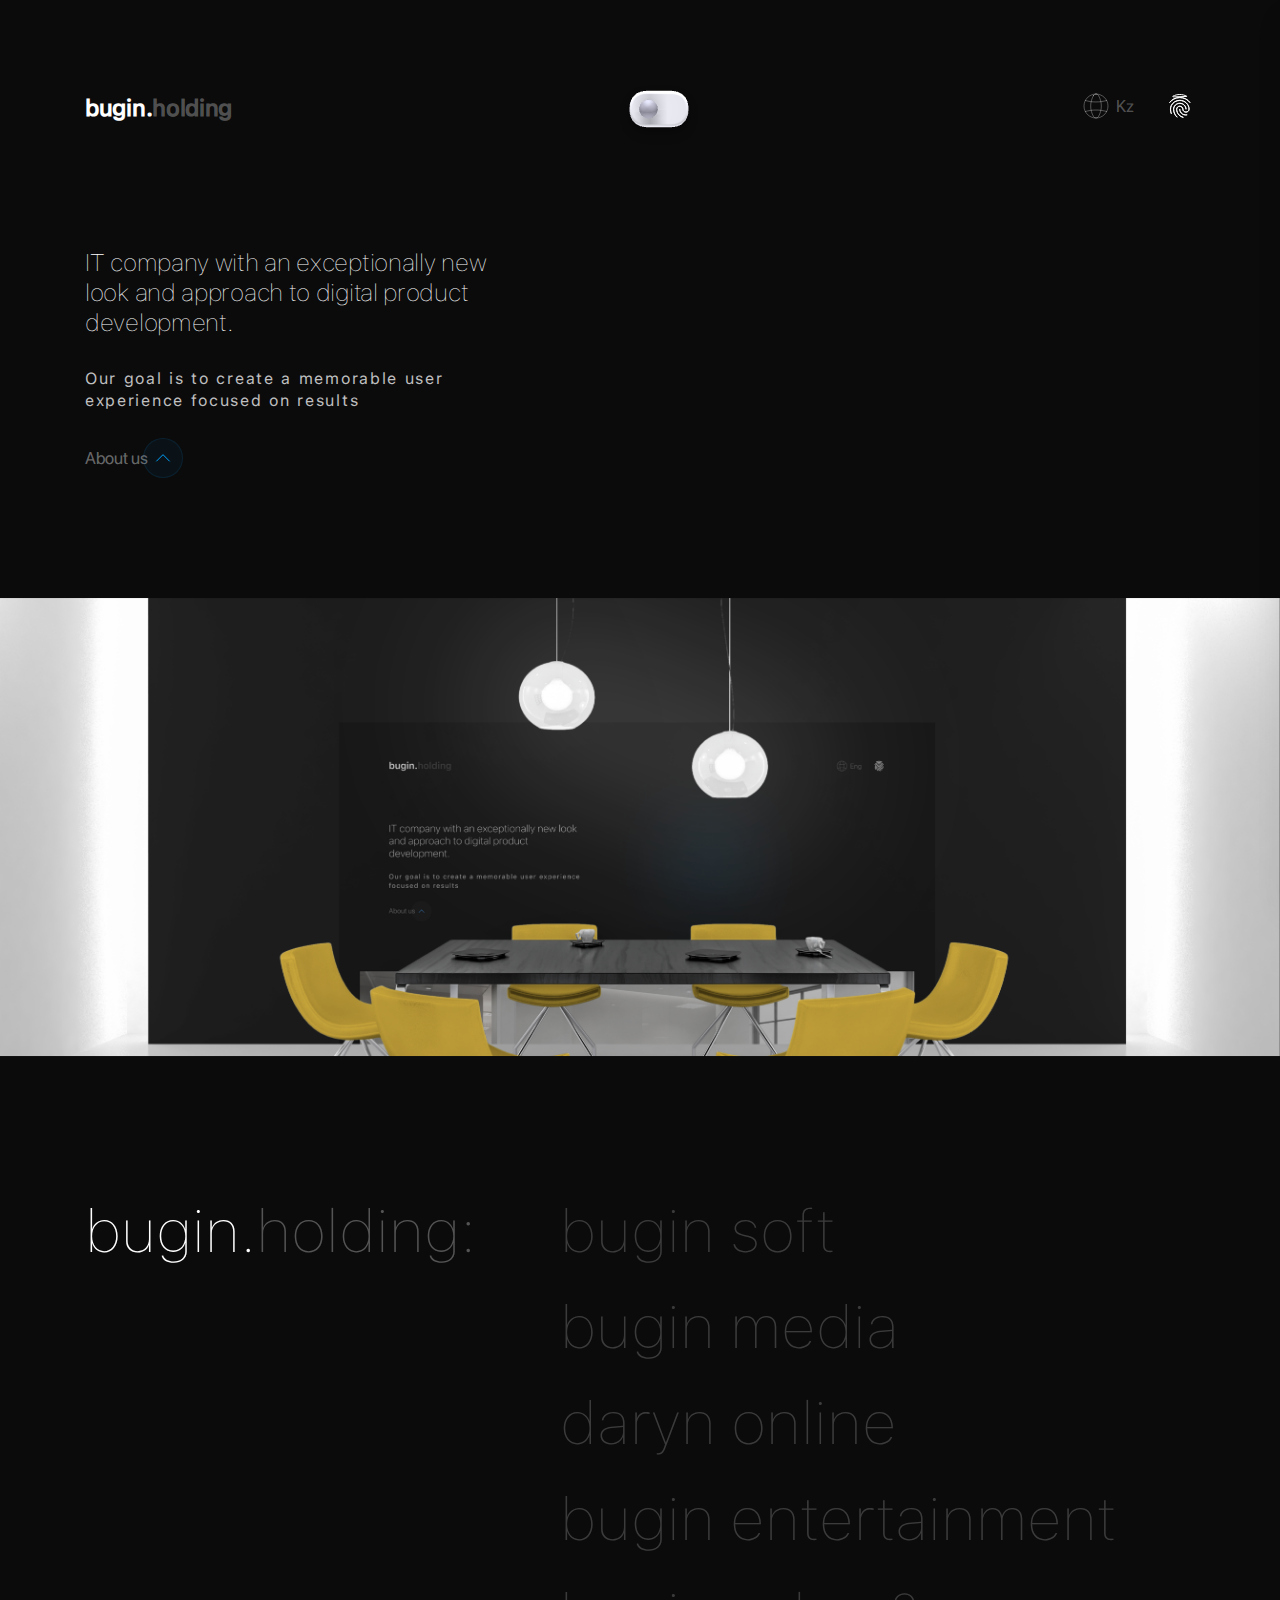
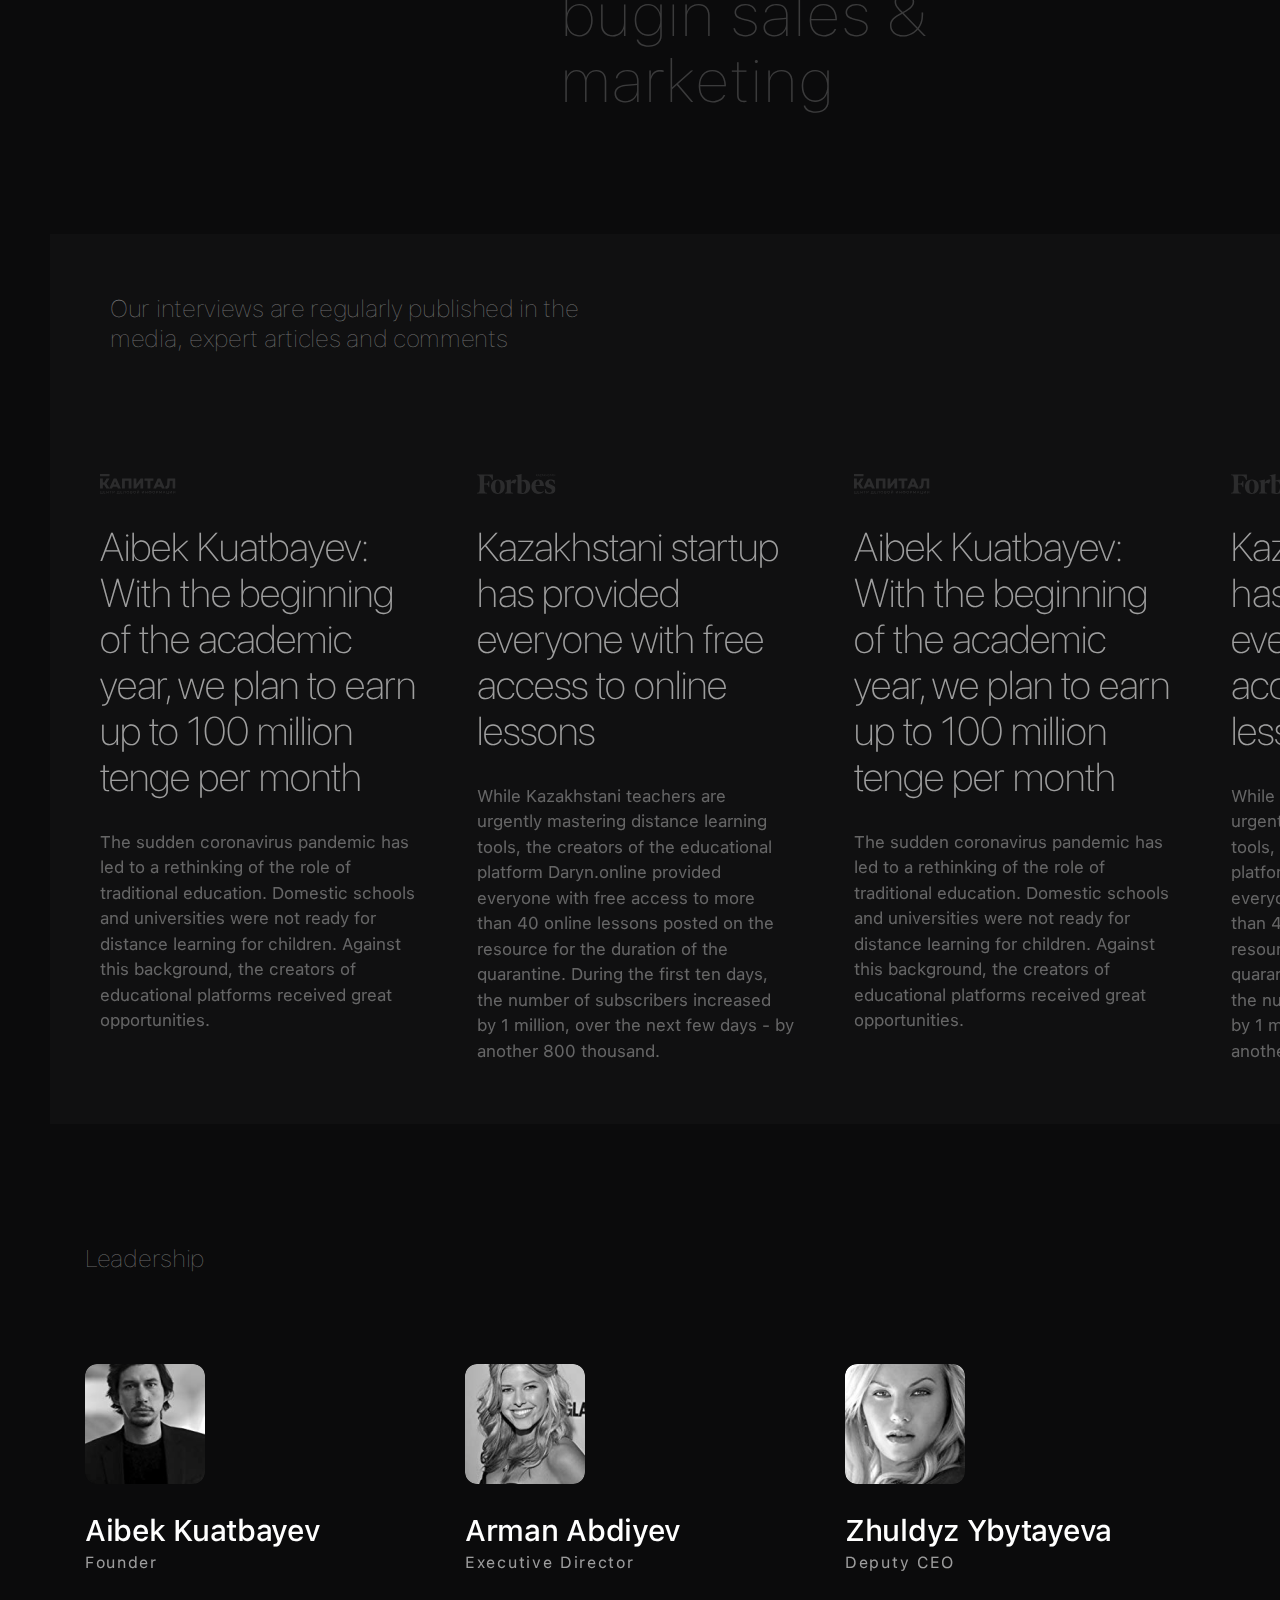
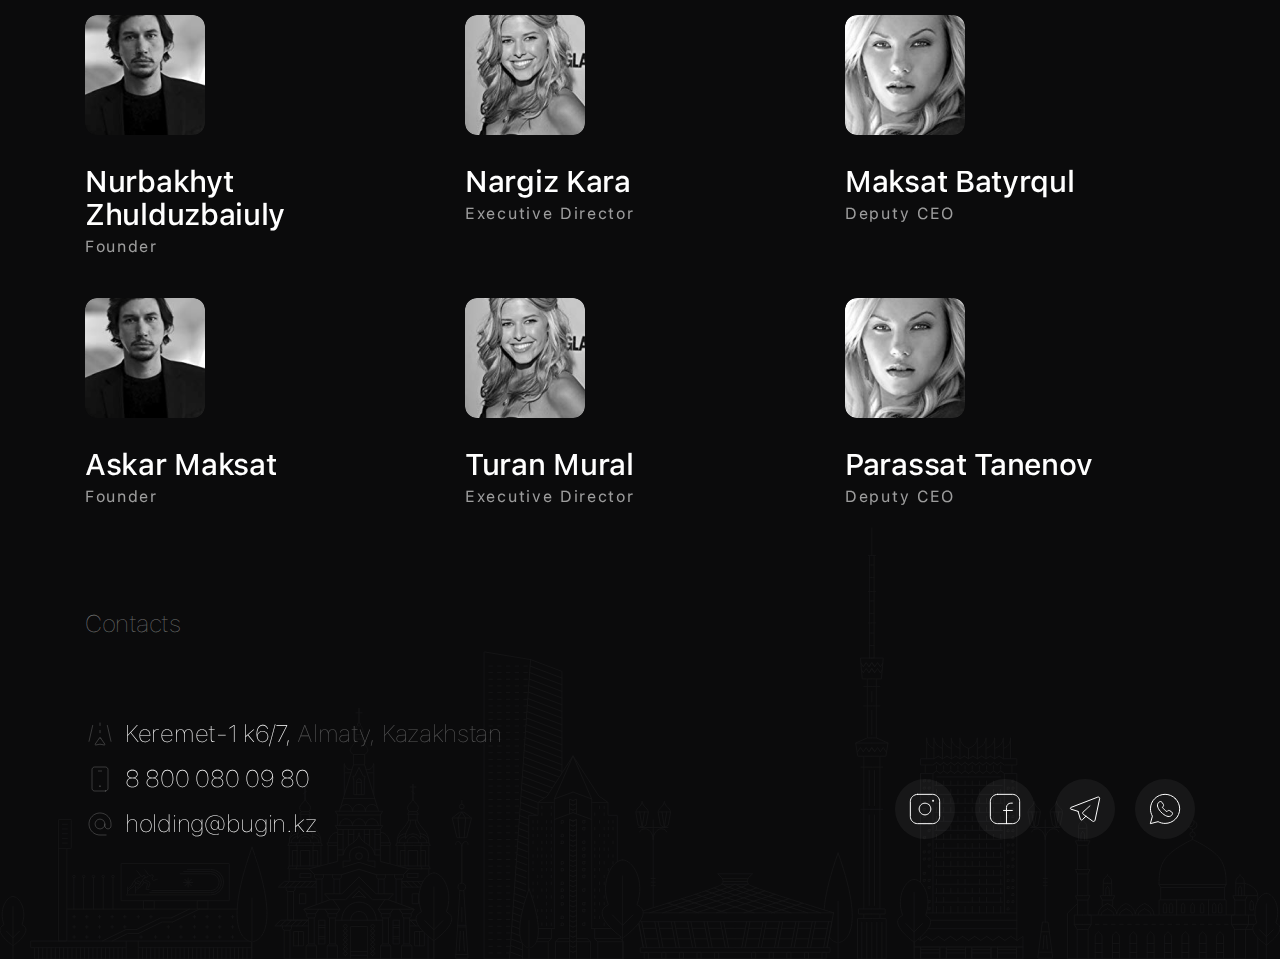
==== commit a6da541e: "plain_page_modal" ====
--- a/index.html
+++ b/index.html
@@ -1,487 +1,604 @@
-<!DOCTYPE html>
-<html lang="en">
-<head>
-    <meta charset="UTF-8">
-    <meta name="viewport" content="width=device-width"/>
-    <title>bugin.holding</title>
-    <link rel="stylesheet" href="css/libs.min.css">
-    <link rel="stylesheet" href="css/slick-theme.css">
-    <link rel="stylesheet" href="css/slick.css">
-    <link rel="stylesheet" href="css/main.css">
-    <link rel="shortcut icon" href="/favicon.ico" type="image/x-icon">
-</head>
-<body>
-<div class="nav-box">
-    <button class="btn-plain close-menu">
-        <svg viewBox="0 0 16 16" fill="none" xmlns="http://www.w3.org/2000/svg">
-            <path d="M1 1L15 15M1 15L15 1" stroke="#FFF3F3"/>
-        </svg>
-    </button>
-    <ul class="main-nav" id="nav">
-        <li><a href="contacts.html" class="active">О компании</a></li>
-        <li><a href="news.html">Новости</a></li>
-        <li><a href="projects.html">Наши проекты</a></li>
-        <li><a href="contacts.html">Партнеры</a></li>
-        <li><a href="services.html">Услуги</a></li>
-    </ul>
-</div>
-<div class="wrapper">
-    <header>
-        <div class="container">
-            <div class="header">
-                <a href="/" class="logo">
-                    bugin.<span>holding</span>
-                </a>
-                <label class="switch">
-                    <input type="checkbox"/>
-                    <canvas></canvas>
-                </label>
-                <div class="header-right">
-                    <div class="dropdown dropdown-lang">
-                        <button class="dropdown-toggle" data-toggle="dropdown" aria-expanded="true" id="dropdownLang">
-                            <svg width="30" height="30" viewBox="0 0 30 30" fill="none"
-                                 xmlns="http://www.w3.org/2000/svg">
-                                <path d="M4.34661 9.47706C10.869 11.4916 19.13 11.4916 25.6511 9.47706M25.6524 20.5219C19.13 18.5074 10.869 18.5074 4.34794 20.5219M14.9995 3C21.6419 3 26.999 8.35711 26.999 14.9995C26.999 21.6419 21.6419 26.999 14.9995 26.999C8.35711 26.999 3 21.6419 3 14.9995C3 8.35711 8.35711 3 14.9995 3ZM12.5569 4.41327C8.70376 10.8463 8.70376 19.154 12.5569 25.5871C13.6849 27.471 16.3154 27.471 17.4434 25.5871C21.2966 19.154 21.2966 10.8463 17.4434 4.41327C16.3141 2.52935 13.6849 2.52935 12.5569 4.41327Z"
-                                      stroke="white" stroke-opacity="0.3" stroke-linecap="round"
-                                      stroke-linejoin="round"/>
-                            </svg>
-                            <span>Kz</span>
-                        </button>
-                        <ul class="dropdown-menu" role="menu" aria-labelledby="dropdownLang">
-                            <li>
-                                <a class="dropdown-item" href="/ru">Ru</a>
-                            </li>
-                            <li>
-                                <a class="dropdown-item" href="/eng">Eng</a>
-                            </li>
-                        </ul>
-                    </div>
-                    <button class="btn-plain call-menu">
-                        <svg width="30" height="30" viewBox="0 0 30 30" fill="none" xmlns="http://www.w3.org/2000/svg">
-                            <path d="M21.7479 5.45788L21.7385 5.45253L8.13179 5.892L7.89365 5.45235C7.89342 5.45248 7.89319 5.4526 7.89296 5.45272C7.85557 5.47249 7.79157 5.46674 7.75238 5.40762C7.74366 5.38786 7.74111 5.36243 7.74913 5.33506C7.75795 5.30494 7.77562 5.28557 7.79393 5.27565L7.79439 5.2754C9.95281 4.10335 12.3187 3.5 14.8158 3.5C17.2854 3.5 19.4391 4.04179 21.8217 5.26789C21.8754 5.29615 21.8858 5.34981 21.8641 5.38986L21.8602 5.39706L21.8566 5.40439C21.8429 5.43166 21.8274 5.44543 21.8159 5.45261C21.8039 5.4601 21.7905 5.464 21.7758 5.464C21.7619 5.464 21.7522 5.46034 21.7479 5.45788ZM8.84013 7.83682L8.84104 7.83635C12.4659 5.96619 17.1193 5.95481 20.7551 7.82464L20.7555 7.82482C22.4838 8.71204 23.9346 9.96678 25.0765 11.5701L25.0765 11.5701L25.0794 11.5741C25.0918 11.5911 25.0989 11.6159 25.0941 11.6448C25.0894 11.6728 25.0752 11.695 25.0543 11.7095C25.0245 11.7302 24.995 11.7344 24.9713 11.7304C24.9484 11.7266 24.9272 11.7148 24.9102 11.6905L24.9103 11.6904L24.9067 11.6854C23.7814 10.11 22.3525 8.86817 20.6593 8.00278C17.0727 6.16587 12.4986 6.1653 8.92248 8.01568C7.21733 8.89343 5.78933 10.1472 4.66492 11.7214L4.65022 11.742L4.64086 11.7584C4.63541 11.7605 4.62331 11.764 4.60379 11.764C4.58658 11.764 4.56417 11.7595 4.53766 11.7429C4.51578 11.7264 4.505 11.7062 4.50135 11.6845C4.49741 11.6611 4.50146 11.632 4.52153 11.6026C5.66378 9.98795 7.11407 8.72286 8.84013 7.83682ZM12.0554 26.2335L12.0466 26.2237L12.0373 26.2144C11.0195 25.1966 10.4863 24.5612 9.70922 23.1578L9.70786 23.1554C8.92786 21.7649 8.51179 20.0517 8.51179 18.192C8.51179 14.9268 11.3127 12.224 14.8038 12.224C18.2949 12.224 21.0958 14.9268 21.0958 18.192C21.0958 18.2259 21.0835 18.2491 21.0682 18.2644C21.0529 18.2797 21.0297 18.292 20.9958 18.292C20.9619 18.292 20.9386 18.2797 20.9233 18.2644C20.908 18.2491 20.8958 18.2259 20.8958 18.192C20.8958 14.9842 18.1355 12.424 14.8038 12.424C11.4721 12.424 8.71179 14.9842 8.71179 18.192C8.71179 19.9911 9.11119 21.6741 9.89169 23.0566C10.687 24.4853 11.2466 25.1095 12.1873 26.0626C12.2264 26.1056 12.2291 26.1661 12.1955 26.2115C12.1565 26.2418 12.1245 26.248 12.1038 26.248C12.0892 26.248 12.0768 26.2451 12.0681 26.2415C12.0599 26.2381 12.0566 26.2348 12.0554 26.2335ZM17.2707 23.0477L17.2683 23.0461C15.6117 21.9232 14.6318 20.1072 14.6318 18.192C14.6318 18.1581 14.644 18.1349 14.6593 18.1196C14.6746 18.1043 14.6979 18.092 14.7318 18.092C14.7657 18.092 14.7889 18.1043 14.8042 18.1196C14.8195 18.1349 14.8318 18.1581 14.8318 18.192C14.8318 20.057 15.7841 21.8058 17.3808 22.879C18.3292 23.5198 19.4268 23.816 20.7078 23.816C21.0269 23.816 21.5358 23.7771 22.042 23.6885L22.042 23.6885L22.0468 23.6876C22.0917 23.6793 22.1472 23.7066 22.1596 23.7759L22.1602 23.779C22.1685 23.824 22.1412 23.8794 22.0719 23.8918L22.0719 23.8917L22.065 23.8931C21.4238 24.0168 20.8583 24.028 20.7078 24.028C19.3653 24.028 18.2075 23.6904 17.2707 23.0477ZM6.45163 22.6996L6.45161 22.6996L6.45312 22.7035C6.47541 22.7614 6.44309 22.8074 6.40824 22.8195L6.40022 22.8223L6.3923 22.8253C6.37084 22.8336 6.34631 22.8333 6.32113 22.8217C6.29457 22.8094 6.27985 22.7902 6.27423 22.7746L6.27427 22.7746L6.2721 22.7688C5.70424 21.2507 5.42779 19.7499 5.42779 18.192C5.42779 16.8164 5.69123 15.5832 6.19539 14.5186C7.70413 11.3542 11.0623 9.284 14.7558 9.284C19.9647 9.284 24.1558 13.2965 24.1558 18.18C24.1558 19.8265 22.7455 21.208 20.9598 21.208C19.1741 21.208 17.7638 19.8265 17.7638 18.18C17.7638 16.588 16.391 15.352 14.7678 15.352C13.1446 15.352 11.7718 16.588 11.7718 18.18C11.7718 20.3637 12.6159 22.412 14.1637 23.947L14.1641 23.9474C15.3693 25.1399 16.5383 25.8048 18.3065 26.2939L18.3065 26.294L18.3143 26.296C18.3368 26.3018 18.3545 26.3153 18.3669 26.3374C18.3802 26.3612 18.3837 26.389 18.377 26.414L18.3738 26.4258L18.3712 26.4378C18.3679 26.453 18.3593 26.468 18.3424 26.4811C18.327 26.4932 18.3115 26.4981 18.3016 26.4995L18.3 26.4993C18.2957 26.4986 18.2908 26.4977 18.2855 26.4966C18.2796 26.4953 18.2732 26.4939 18.2664 26.4922C16.4387 25.9856 15.2685 25.3185 14.0271 24.1002C12.4425 22.5264 11.5718 20.4346 11.5718 18.192C11.5718 16.5455 12.9821 15.164 14.7678 15.164C16.5535 15.164 17.9638 16.5455 17.9638 18.192C17.9638 19.784 19.3366 21.02 20.9598 21.02C22.583 21.02 23.9558 19.784 23.9558 18.192C23.9558 13.3641 19.8033 9.496 14.7558 9.496C11.1678 9.496 7.8653 11.4915 6.37292 14.6159C5.8678 15.6653 5.61579 16.8811 5.61579 18.192C5.61579 19.1678 5.70449 20.7072 6.45163 22.6996Z"
-                                  stroke="white"/>
-                        </svg>
-                    </button>
-                </div>
-            </div>
-        </div>
-    </header>
-    <section class="about">
-        <div class="container">
-            <div class="row">
-                <div class="col-lg-5 col-md-6">
-                    <div class="about-caption">
-                        <h3>
-                            IT company with an exceptionally new look and approach to digital product development.
-                        </h3>
-                        <p>
-                            Our goal is to create a memorable user experience focused on results
-                        </p>
-                        <a href="/about" class="show-more hoverable">
-                            <span>About us</span>
-                            <div class="circle-cover">
-                                <svg width="20" height="20" viewBox="0 0 20 20" fill="none"
-                                     xmlns="http://www.w3.org/2000/svg">
-                                    <path d="M6.66669 3.33337L13.3334 10L6.66669 16.6667" stroke="#00A3FF"/>
-                                </svg>
-                            </div>
-                        </a>
-                    </div>
-                </div>
-
-            </div>
-        </div>
-    </section>
-    <section class="main-img">
-        <div class="main-img-wrapper">
-            <img src="img/main/bg.png" alt="bugin.holding" id="img_scroll">
-            <div class="react-parallax-content" style="position: relative;"></div>
-        </div>
-    </section>
-    <section class="holding">
-        <div class="container">
-            <div class="row row-eq-height">
-                <div class="col-lg-5 col-md-5 col-height">
-                    <h1 class="title-sticky">bugin.<span>holding:</span></h1>
-                </div>
-                <div class="col-lg-7 col-md-7 col-height">
-                    <div class="holding-item">
-                        <h2>bugin soft</h2>
-                        <div class="holding-item-caption">
-                            <p>Development of software, websites and mobile applications using advanced technologies
-                                sharpened for speed and safety.</p>
-                            <a href="https://buginsoft.kz/" class="show-more hoverable">
-                                <span>More</span>
-                                <div class="circle-cover">
-                                    <svg width="20" height="20" viewBox="0 0 20 20" fill="none"
-                                         xmlns="http://www.w3.org/2000/svg">
-                                        <path d="M6.66669 3.33337L13.3334 10L6.66669 16.6667" stroke="#00A3FF"/>
-                                    </svg>
-                                </div>
-                            </a>
-                        </div>
-                    </div>
-                    <div class="holding-item">
-                        <h2>bugin media</h2>
-                        <div class="holding-item-caption">
-                            <p>Development of software, websites and mobile applications using advanced technologies
-                                sharpened for speed and safety.</p>
-                            <a href="https://buginsoft.kz/" class="show-more hoverable">
-                                <span>More</span>
-                                <div class="circle-cover">
-                                    <svg width="20" height="20" viewBox="0 0 20 20" fill="none"
-                                         xmlns="http://www.w3.org/2000/svg">
-                                        <path d="M6.66669 3.33337L13.3334 10L6.66669 16.6667" stroke="#00A3FF"/>
-                                    </svg>
-                                </div>
-                            </a>
-                        </div>
-                    </div>
-                    <div class="holding-item">
-                        <h2>daryn online</h2>
-                        <div class="holding-item-caption">
-                            <p>Development of software, websites and mobile applications using advanced technologies
-                                sharpened for speed and safety.</p>
-                            <a href="https://buginsoft.kz/" class="show-more hoverable">
-                                <span>More</span>
-                                <div class="circle-cover">
-                                    <svg width="20" height="20" viewBox="0 0 20 20" fill="none"
-                                         xmlns="http://www.w3.org/2000/svg">
-                                        <path d="M6.66669 3.33337L13.3334 10L6.66669 16.6667" stroke="#00A3FF"/>
-                                    </svg>
-                                </div>
-                            </a>
-                        </div>
-                    </div>
-                    <div class="holding-item">
-                        <h2>bugin entertainment</h2>
-                        <div class="holding-item-caption">
-                            <p>Development of software, websites and mobile applications using advanced technologies
-                                sharpened for speed and safety.</p>
-                            <a href="https://buginsoft.kz/" class="show-more hoverable">
-                                <span>More</span>
-                                <div class="circle-cover">
-                                    <svg width="20" height="20" viewBox="0 0 20 20" fill="none"
-                                         xmlns="http://www.w3.org/2000/svg">
-                                        <path d="M6.66669 3.33337L13.3334 10L6.66669 16.6667" stroke="#00A3FF"/>
-                                    </svg>
-                                </div>
-                            </a>
-                        </div>
-                    </div>
-                    <div class="holding-item">
-                        <h2>bugin sales & marketing</h2>
-                        <div class="holding-item-caption">
-                            <p>Development of software, websites and mobile applications using advanced technologies
-                                sharpened for speed and safety.</p>
-                            <a href="https://buginsoft.kz/" class="show-more hoverable">
-                                <span>More</span>
-                                <div class="circle-cover">
-                                    <svg width="20" height="20" viewBox="0 0 20 20" fill="none"
-                                         xmlns="http://www.w3.org/2000/svg">
-                                        <path d="M6.66669 3.33337L13.3334 10L6.66669 16.6667" stroke="#00A3FF"/>
-                                    </svg>
-                                </div>
-                            </a>
-                        </div>
-                    </div>
-                </div>
-            </div>
-
-        </div>
-    </section>
-    <section class="news">
-        <div class="container">
-            <h2 class="title">
-                Our interviews are regularly published in the media, expert articles and comments
-            </h2>
-        </div>
-        <div class="sl-news">
-            <a href="#">
-                <div class="news-item">
-                    <img src="img/logo/forbes.svg" alt="">
-                    <h3>
-                        Kazakhstani startup has provided everyone with free access to online lessons
-                    </h3>
-                    <p>
-                        While Kazakhstani teachers are urgently mastering distance learning tools, the creators of the
-                        educational platform Daryn.online provided everyone with free access to more than 40 online
-                        lessons posted on the resource for the duration of the quarantine. During the first ten days,
-                        the number of subscribers increased by 1 million, over the next few days - by another 800
-                        thousand.
-                    </p>
-                </div>
-            </a>
-            <a href="#">
-                <div class="news-item">
-                    <img src="img/logo/capital.svg" alt="">
-                    <h3>
-                        Aibek Kuatbayev: With the beginning of the academic year, we plan to earn up to 100 million
-                        tenge per month
-                    </h3>
-                    <p>
-                        The sudden coronavirus pandemic has led to a rethinking of the role of traditional education.
-                        Domestic schools and universities were not ready for distance learning for children. Against
-                        this background, the creators of educational platforms received great opportunities.
-                    </p>
-                </div>
-            </a>
-            <a href="#">
-                <div class="news-item">
-                    <img src="img/logo/forbes.svg" alt="">
-                    <h3>
-                        Kazakhstani startup has provided everyone with free access to online lessons
-                    </h3>
-                    <p>
-                        While Kazakhstani teachers are urgently mastering distance learning tools, the creators of the
-                        educational platform Daryn.online provided everyone with free access to more than 40 online
-                        lessons posted on the resource for the duration of the quarantine. During the first ten days,
-                        the number of subscribers increased by 1 million, over the next few days - by another 800
-                        thousand.
-                    </p>
-                </div>
-            </a>
-            <a href="#">
-                <div class="news-item">
-                    <img src="img/logo/capital.svg" alt="">
-                    <h3>
-                        Aibek Kuatbayev: With the beginning of the academic year, we plan to earn up to 100 million
-                        tenge per month
-                    </h3>
-                    <p>
-                        The sudden coronavirus pandemic has led to a rethinking of the role of traditional education.
-                        Domestic schools and universities were not ready for distance learning for children. Against
-                        this background, the creators of educational platforms received great opportunities.
-                    </p>
-                </div>
-            </a>
-        </div>
-    </section>
-    <section class="team">
-        <div class="container">
-            <h2 class="title">Leadership</h2>
-            <div class="row row-eq-height">
-                <div class="col-lg-4 col-md-4 col-height">
-                    <div class="team-item">
-                        <img src="img/main/team3.png" alt="">
-                        <h3>Aibek Kuatbayev</h3>
-                        <p>Founder</p>
-                    </div>
-                </div>
-                <div class="col-lg-4 col-md-4 col-height">
-                    <div class="team-item">
-                        <img src="img/main/team2.png" alt="">
-                        <h3>Arman Abdiyev</h3>
-                        <p>Еxecutive Director</p>
-                    </div>
-                </div>
-                <div class="col-lg-4 col-md-4 col-height">
-                    <div class="team-item">
-                        <img src="img/main/team1.png" alt="">
-                        <h3>Zhuldyz Ybytayeva</h3>
-                        <p>Deputy CEO</p>
-                    </div>
-                </div>
-                <div class="col-lg-4 col-md-4 col-height">
-                    <div class="team-item">
-                        <img src="img/main/team3.png" alt="">
-                        <h3>Nurbakhyt Zhulduzbaiuly</h3>
-                        <p>Founder</p>
-                    </div>
-                </div>
-                <div class="col-lg-4 col-md-4 col-height">
-                    <div class="team-item">
-                        <img src="img/main/team2.png" alt="">
-                        <h3>Nargiz Kara</h3>
-                        <p>Еxecutive Director</p>
-                    </div>
-                </div>
-                <div class="col-lg-4 col-md-4 col-height">
-                    <div class="team-item">
-                        <img src="img/main/team1.png" alt="">
-                        <h3>Maksat Batyrqul</h3>
-                        <p>Deputy CEO</p>
-                    </div>
-                </div>
-                <div class="col-lg-4 col-md-4 col-height">
-                    <div class="team-item">
-                        <img src="img/main/team3.png" alt="">
-                        <h3>Askar Maksat</h3>
-                        <p>Founder</p>
-                    </div>
-                </div>
-                <div class="col-lg-4 col-md-4 col-height">
-                    <div class="team-item">
-                        <img src="img/main/team2.png" alt="">
-                        <h3>Turan Mural</h3>
-                        <p>Еxecutive Director</p>
-                    </div>
-                </div>
-                <div class="col-lg-4 col-md-4 col-height">
-                    <div class="team-item">
-                        <img src="img/main/team1.png" alt="">
-                        <h3>Parassat Tanenov</h3>
-                        <p>Deputy CEO</p>
-                    </div>
-                </div>
-            </div>
-        </div>
-    </section>
-</div>
-<div class="overlay"></div>
-<div class="cursor"></div>
-<img src="img/main/illustration-dark.svg" alt="" class="bg-bottom dark-img">
-<img src="img/main/illustration-light.svg" alt="" class="bg-bottom light-img">
-<script src="js/libs.min.js"></script>
-<script type="text/javascript" src="js/slick.min.js"></script>
-<script type="text/javascript" src="js/TweenMax.min.js"></script>
-<script type="text/javascript" src="js/three.min.js"></script>
-<script type="text/javascript" src="js/gsap.min.js"></script>
-<script type="text/javascript" src="js/3d-switch.js"></script>
-<script type="text/javascript" src="js/common.js"></script>
-<script>
-
-
-    // debounce from underscore.js
-    function debounce(func, wait, immediate) {
-        var timeout;
-        return function () {
-            var context = this, args = arguments;
-            var later = function () {
-                timeout = null;
-                if (!immediate) func.apply(context, args);
-            };
-            var callNow = immediate && !timeout;
-            clearTimeout(timeout);
-            timeout = setTimeout(later, wait);
-            if (callNow) func.apply(context, args);
-        };
-    };
-
-    // use x and y mousewheel event data to navigate flickity
-    function slick_handle_wheel_event(e, slick_instance, slick_is_animating) {
-        // do not trigger a slide change if another is being animated
-        if (!slick_is_animating) {
-            // pick the larger of the two delta magnitudes (x or y) to determine nav direction
-            var direction =
-                Math.abs(e.deltaX) > Math.abs(e.deltaY) ? e.deltaX : e.deltaY;
-
-            console.log("wheel scroll ", e.deltaX, e.deltaY, direction);
-
-            if (direction > 0) {
-                // next slide
-                slick_instance.slick("slickNext");
-            } else {
-                // prev slide
-                slick_instance.slick("slickPrev");
-            }
-        }
-    }
-
-    // debounce the wheel event handling since trackpads can have a lot of inertia
-    var slick_handle_wheel_event_debounced = debounce(
-        slick_handle_wheel_event
-        , 100, true
-    );
-
-    // init slider
-    const slick_2 = $(".sl-news");
-    slick_2.slick({
-        dots: false,
-        slidesToShow: 3,
-        arrows: false,
-        centerMode: true,
-        responsive: [
-            {
-                breakpoint: 1024,
-                settings: {
-                    arrows: true,
-                    centerMode: false,
-                    slidesToShow: 2,
-                    slidesToScroll: 1
-                }
-            },
-            {
-                breakpoint: 480,
-                settings: {
-                    arrows: true,
-                    centerMode: false,
-                    slidesToShow: 1,
-                    slidesToScroll: 1
-                }
-            }
-
-            // You can unslick at a given breakpoint now by adding:
-            // settings: "unslick"
-            // instead of a settings object
-        ]
-    });
-    var slick_2_is_animating = false;
-
-    slick_2.on("afterChange", function (index) {
-        console.log("Slide after change " + index);
-        slick_2_is_animating = false;
-    });
-
-    slick_2.on("beforeChange", function (index) {
-        console.log("Slide before change " + index);
-        slick_2_is_animating = true;
-    });
-
-    if (screen.width > 700) {
-        slick_2.on("wheel", function (e) {
-            slick_handle_wheel_event_debounced(e.originalEvent, slick_2, slick_2_is_animating);
-        });
-    }
-
-
-</script>
-<script>
-    $('.sl-main').slick({
-        slidesToShow: 1,
-        slidesToScroll: 1,
-        arrows: false,
-        dots: true
-    });
-
-    $('.switch').click(function () {
-      // $(document.body).toggleClass('light-theme');
-        if ($('.switch input').is(':checked')) {
-            $('body').addClass('light-theme');
-        }else{
-            $('body').removeClass('light-theme');
-        }
-    });
-
-    if (screen.width > 600) {
-        $(window).scroll(function () {
-            var scroll = $(window).scrollTop();
-            var scale = (100 + scroll / 6) / 100;
-            // console.log('scale/: ' + scale);
-            if (scale > 1 && scale < 1.5) {
-                $("#img_scroll").css({
-                    transform: 'translate3d(-50%, -' + (scroll / 100) + '%, 0) scale(' + (100 + scroll / 6) / 100 + ')',
-                });
-            }
-
-        });
-
-        $('.holding-item').on('click', function () {
-            if ($(this).hasClass('holding-item-active')) {
-                $(this).removeClass('holding-item-active')
-            } else {
-                $('.holding-item').removeClass('holding-item-active');
-                $(this).addClass('holding-item-active');
-            }
-            var next = $(this).find('.holding-item-caption');
-            $('.holding-item .holding-item-caption').not(next).slideUp(400);
-            next.slideToggle(400);
-        });
-    }
-
-
-
-</script>
-
-</body>
+<!DOCTYPE html>
+<html lang="en">
+<head>
+    <meta charset="UTF-8">
+    <meta name="viewport" content="width=device-width"/>
+    <title>bugin.holding</title>
+    <link rel="stylesheet" href="css/libs.min.css">
+    <link rel="stylesheet" href="css/slick-theme.css">
+    <link rel="stylesheet" href="css/slick.css">
+    <link rel="stylesheet" href="css/main.css">
+    <link rel="shortcut icon" href="/favicon.png" type="image/x-icon">
+</head>
+<body>
+<div class="nav-box">
+    <button class="btn-plain close-menu">
+        <svg viewBox="0 0 16 16" fill="none" xmlns="http://www.w3.org/2000/svg">
+            <path d="M1 1L15 15M1 15L15 1" stroke="#FFF3F3"/>
+        </svg>
+    </button>
+    <ul class="main-nav" id="nav">
+        <li><a href="contacts.html" class="active">О компании</a></li>
+        <li><a href="news.html">Новости</a></li>
+        <li><a href="projects.html">Наши проекты</a></li>
+        <li><a href="contacts.html">Партнеры</a></li>
+        <li><a href="services.html">Услуги</a></li>
+    </ul>
+</div>
+<div class="wrapper">
+    <header>
+        <div class="container">
+            <div class="header">
+                <a href="/" class="logo">
+                    bugin.<span>holding</span>
+                </a>
+                <label class="switch">
+                    <input type="checkbox"/>
+                    <canvas></canvas>
+                </label>
+                <div class="header-right">
+                    <div class="dropdown dropdown-lang">
+                        <button class="dropdown-toggle" data-toggle="dropdown" aria-expanded="true" id="dropdownLang">
+                            <svg width="30" height="30" viewBox="0 0 30 30" fill="none"
+                                 xmlns="http://www.w3.org/2000/svg">
+                                <path d="M4.34661 9.47706C10.869 11.4916 19.13 11.4916 25.6511 9.47706M25.6524 20.5219C19.13 18.5074 10.869 18.5074 4.34794 20.5219M14.9995 3C21.6419 3 26.999 8.35711 26.999 14.9995C26.999 21.6419 21.6419 26.999 14.9995 26.999C8.35711 26.999 3 21.6419 3 14.9995C3 8.35711 8.35711 3 14.9995 3ZM12.5569 4.41327C8.70376 10.8463 8.70376 19.154 12.5569 25.5871C13.6849 27.471 16.3154 27.471 17.4434 25.5871C21.2966 19.154 21.2966 10.8463 17.4434 4.41327C16.3141 2.52935 13.6849 2.52935 12.5569 4.41327Z"
+                                      stroke="white" stroke-opacity="0.3" stroke-linecap="round"
+                                      stroke-linejoin="round"/>
+                            </svg>
+                            <span>Kz</span>
+                        </button>
+                        <ul class="dropdown-menu" role="menu" aria-labelledby="dropdownLang">
+                            <li>
+                                <a class="dropdown-item" href="/ru">Ru</a>
+                            </li>
+                            <li>
+                                <a class="dropdown-item" href="/eng">Eng</a>
+                            </li>
+                        </ul>
+                    </div>
+                    <button class="btn-plain call-menu">
+                        <svg width="30" height="30" viewBox="0 0 30 30" fill="none" xmlns="http://www.w3.org/2000/svg">
+                            <path d="M21.7479 5.45788L21.7385 5.45253L8.13179 5.892L7.89365 5.45235C7.89342 5.45248 7.89319 5.4526 7.89296 5.45272C7.85557 5.47249 7.79157 5.46674 7.75238 5.40762C7.74366 5.38786 7.74111 5.36243 7.74913 5.33506C7.75795 5.30494 7.77562 5.28557 7.79393 5.27565L7.79439 5.2754C9.95281 4.10335 12.3187 3.5 14.8158 3.5C17.2854 3.5 19.4391 4.04179 21.8217 5.26789C21.8754 5.29615 21.8858 5.34981 21.8641 5.38986L21.8602 5.39706L21.8566 5.40439C21.8429 5.43166 21.8274 5.44543 21.8159 5.45261C21.8039 5.4601 21.7905 5.464 21.7758 5.464C21.7619 5.464 21.7522 5.46034 21.7479 5.45788ZM8.84013 7.83682L8.84104 7.83635C12.4659 5.96619 17.1193 5.95481 20.7551 7.82464L20.7555 7.82482C22.4838 8.71204 23.9346 9.96678 25.0765 11.5701L25.0765 11.5701L25.0794 11.5741C25.0918 11.5911 25.0989 11.6159 25.0941 11.6448C25.0894 11.6728 25.0752 11.695 25.0543 11.7095C25.0245 11.7302 24.995 11.7344 24.9713 11.7304C24.9484 11.7266 24.9272 11.7148 24.9102 11.6905L24.9103 11.6904L24.9067 11.6854C23.7814 10.11 22.3525 8.86817 20.6593 8.00278C17.0727 6.16587 12.4986 6.1653 8.92248 8.01568C7.21733 8.89343 5.78933 10.1472 4.66492 11.7214L4.65022 11.742L4.64086 11.7584C4.63541 11.7605 4.62331 11.764 4.60379 11.764C4.58658 11.764 4.56417 11.7595 4.53766 11.7429C4.51578 11.7264 4.505 11.7062 4.50135 11.6845C4.49741 11.6611 4.50146 11.632 4.52153 11.6026C5.66378 9.98795 7.11407 8.72286 8.84013 7.83682ZM12.0554 26.2335L12.0466 26.2237L12.0373 26.2144C11.0195 25.1966 10.4863 24.5612 9.70922 23.1578L9.70786 23.1554C8.92786 21.7649 8.51179 20.0517 8.51179 18.192C8.51179 14.9268 11.3127 12.224 14.8038 12.224C18.2949 12.224 21.0958 14.9268 21.0958 18.192C21.0958 18.2259 21.0835 18.2491 21.0682 18.2644C21.0529 18.2797 21.0297 18.292 20.9958 18.292C20.9619 18.292 20.9386 18.2797 20.9233 18.2644C20.908 18.2491 20.8958 18.2259 20.8958 18.192C20.8958 14.9842 18.1355 12.424 14.8038 12.424C11.4721 12.424 8.71179 14.9842 8.71179 18.192C8.71179 19.9911 9.11119 21.6741 9.89169 23.0566C10.687 24.4853 11.2466 25.1095 12.1873 26.0626C12.2264 26.1056 12.2291 26.1661 12.1955 26.2115C12.1565 26.2418 12.1245 26.248 12.1038 26.248C12.0892 26.248 12.0768 26.2451 12.0681 26.2415C12.0599 26.2381 12.0566 26.2348 12.0554 26.2335ZM17.2707 23.0477L17.2683 23.0461C15.6117 21.9232 14.6318 20.1072 14.6318 18.192C14.6318 18.1581 14.644 18.1349 14.6593 18.1196C14.6746 18.1043 14.6979 18.092 14.7318 18.092C14.7657 18.092 14.7889 18.1043 14.8042 18.1196C14.8195 18.1349 14.8318 18.1581 14.8318 18.192C14.8318 20.057 15.7841 21.8058 17.3808 22.879C18.3292 23.5198 19.4268 23.816 20.7078 23.816C21.0269 23.816 21.5358 23.7771 22.042 23.6885L22.042 23.6885L22.0468 23.6876C22.0917 23.6793 22.1472 23.7066 22.1596 23.7759L22.1602 23.779C22.1685 23.824 22.1412 23.8794 22.0719 23.8918L22.0719 23.8917L22.065 23.8931C21.4238 24.0168 20.8583 24.028 20.7078 24.028C19.3653 24.028 18.2075 23.6904 17.2707 23.0477ZM6.45163 22.6996L6.45161 22.6996L6.45312 22.7035C6.47541 22.7614 6.44309 22.8074 6.40824 22.8195L6.40022 22.8223L6.3923 22.8253C6.37084 22.8336 6.34631 22.8333 6.32113 22.8217C6.29457 22.8094 6.27985 22.7902 6.27423 22.7746L6.27427 22.7746L6.2721 22.7688C5.70424 21.2507 5.42779 19.7499 5.42779 18.192C5.42779 16.8164 5.69123 15.5832 6.19539 14.5186C7.70413 11.3542 11.0623 9.284 14.7558 9.284C19.9647 9.284 24.1558 13.2965 24.1558 18.18C24.1558 19.8265 22.7455 21.208 20.9598 21.208C19.1741 21.208 17.7638 19.8265 17.7638 18.18C17.7638 16.588 16.391 15.352 14.7678 15.352C13.1446 15.352 11.7718 16.588 11.7718 18.18C11.7718 20.3637 12.6159 22.412 14.1637 23.947L14.1641 23.9474C15.3693 25.1399 16.5383 25.8048 18.3065 26.2939L18.3065 26.294L18.3143 26.296C18.3368 26.3018 18.3545 26.3153 18.3669 26.3374C18.3802 26.3612 18.3837 26.389 18.377 26.414L18.3738 26.4258L18.3712 26.4378C18.3679 26.453 18.3593 26.468 18.3424 26.4811C18.327 26.4932 18.3115 26.4981 18.3016 26.4995L18.3 26.4993C18.2957 26.4986 18.2908 26.4977 18.2855 26.4966C18.2796 26.4953 18.2732 26.4939 18.2664 26.4922C16.4387 25.9856 15.2685 25.3185 14.0271 24.1002C12.4425 22.5264 11.5718 20.4346 11.5718 18.192C11.5718 16.5455 12.9821 15.164 14.7678 15.164C16.5535 15.164 17.9638 16.5455 17.9638 18.192C17.9638 19.784 19.3366 21.02 20.9598 21.02C22.583 21.02 23.9558 19.784 23.9558 18.192C23.9558 13.3641 19.8033 9.496 14.7558 9.496C11.1678 9.496 7.8653 11.4915 6.37292 14.6159C5.8678 15.6653 5.61579 16.8811 5.61579 18.192C5.61579 19.1678 5.70449 20.7072 6.45163 22.6996Z"
+                                  stroke="white"/>
+                        </svg>
+                    </button>
+                </div>
+            </div>
+        </div>
+    </header>
+    <section class="about">
+        <div class="container">
+            <div class="row">
+                <div class="col-lg-5 col-md-6">
+                    <div class="about-caption">
+                        <h3>
+                            IT company with an exceptionally new look and approach to digital product development.
+                        </h3>
+                        <p>
+                            Our goal is to create a memorable user experience focused on results
+                        </p>
+                        <a href="/about" class="show-more hoverable">
+                            <span>About us</span>
+                            <div class="circle-cover">
+                                <svg width="20" height="20" viewBox="0 0 20 20" fill="none"
+                                     xmlns="http://www.w3.org/2000/svg">
+                                    <path d="M6.66669 3.33337L13.3334 10L6.66669 16.6667" stroke="#00A3FF"/>
+                                </svg>
+                            </div>
+                        </a>
+                    </div>
+                </div>
+
+            </div>
+        </div>
+    </section>
+    <section class="main-img">
+        <div class="main-img-wrapper">
+            <img src="img/main/bg.png" alt="bugin.holding" id="img_scroll">
+            <div class="react-parallax-content" style="position: relative;"></div>
+        </div>
+    </section>
+    <section class="holding">
+        <div class="container">
+            <div class="row row-eq-height">
+                <div class="col-lg-5 col-md-5 col-height">
+                    <h1 class="title-sticky">bugin.<span>holding:</span></h1>
+                </div>
+                <div class="col-lg-7 col-md-7 col-height">
+                    <div class="holding-item">
+                        <h2>bugin soft</h2>
+                        <div class="holding-item-caption">
+                            <p>Development of software, websites and mobile applications using advanced technologies
+                                sharpened for speed and safety.</p>
+                            <a href="https://buginsoft.kz/" class="show-more hoverable">
+                                <span>More</span>
+                                <div class="circle-cover">
+                                    <svg width="20" height="20" viewBox="0 0 20 20" fill="none"
+                                         xmlns="http://www.w3.org/2000/svg">
+                                        <path d="M6.66669 3.33337L13.3334 10L6.66669 16.6667" stroke="#00A3FF"/>
+                                    </svg>
+                                </div>
+                            </a>
+                        </div>
+                    </div>
+                    <div class="holding-item">
+                        <h2>bugin media</h2>
+                        <div class="holding-item-caption">
+                            <p>Development of software, websites and mobile applications using advanced technologies
+                                sharpened for speed and safety.</p>
+                            <a href="https://buginsoft.kz/" class="show-more hoverable">
+                                <span>More</span>
+                                <div class="circle-cover">
+                                    <svg width="20" height="20" viewBox="0 0 20 20" fill="none"
+                                         xmlns="http://www.w3.org/2000/svg">
+                                        <path d="M6.66669 3.33337L13.3334 10L6.66669 16.6667" stroke="#00A3FF"/>
+                                    </svg>
+                                </div>
+                            </a>
+                        </div>
+                    </div>
+                    <div class="holding-item">
+                        <h2>daryn online</h2>
+                        <div class="holding-item-caption">
+                            <p>Development of software, websites and mobile applications using advanced technologies
+                                sharpened for speed and safety.</p>
+                            <a href="https://buginsoft.kz/" class="show-more hoverable">
+                                <span>More</span>
+                                <div class="circle-cover">
+                                    <svg width="20" height="20" viewBox="0 0 20 20" fill="none"
+                                         xmlns="http://www.w3.org/2000/svg">
+                                        <path d="M6.66669 3.33337L13.3334 10L6.66669 16.6667" stroke="#00A3FF"/>
+                                    </svg>
+                                </div>
+                            </a>
+                        </div>
+                    </div>
+                    <div class="holding-item">
+                        <h2>bugin entertainment</h2>
+                        <div class="holding-item-caption">
+                            <p>Development of software, websites and mobile applications using advanced technologies
+                                sharpened for speed and safety.</p>
+                            <a href="https://buginsoft.kz/" class="show-more hoverable">
+                                <span>More</span>
+                                <div class="circle-cover">
+                                    <svg width="20" height="20" viewBox="0 0 20 20" fill="none"
+                                         xmlns="http://www.w3.org/2000/svg">
+                                        <path d="M6.66669 3.33337L13.3334 10L6.66669 16.6667" stroke="#00A3FF"/>
+                                    </svg>
+                                </div>
+                            </a>
+                        </div>
+                    </div>
+                    <div class="holding-item">
+                        <h2>bugin sales & marketing</h2>
+                        <div class="holding-item-caption">
+                            <p>Development of software, websites and mobile applications using advanced technologies
+                                sharpened for speed and safety.</p>
+                            <a href="https://buginsoft.kz/" class="show-more hoverable">
+                                <span>More</span>
+                                <div class="circle-cover">
+                                    <svg width="20" height="20" viewBox="0 0 20 20" fill="none"
+                                         xmlns="http://www.w3.org/2000/svg">
+                                        <path d="M6.66669 3.33337L13.3334 10L6.66669 16.6667" stroke="#00A3FF"/>
+                                    </svg>
+                                </div>
+                            </a>
+                        </div>
+                    </div>
+                </div>
+            </div>
+
+        </div>
+    </section>
+    <section class="news">
+        <div class="container">
+            <h2 class="title">
+                Our interviews are regularly published in the media, expert articles and comments
+            </h2>
+        </div>
+        <div class="sl-news">
+            <a href="#">
+                <div class="news-item">
+                    <img src="img/logo/forbes.svg" alt="">
+                    <h3>
+                        Kazakhstani startup has provided everyone with free access to online lessons
+                    </h3>
+                    <p>
+                        While Kazakhstani teachers are urgently mastering distance learning tools, the creators of the
+                        educational platform Daryn.online provided everyone with free access to more than 40 online
+                        lessons posted on the resource for the duration of the quarantine. During the first ten days,
+                        the number of subscribers increased by 1 million, over the next few days - by another 800
+                        thousand.
+                    </p>
+                </div>
+            </a>
+            <a href="#">
+                <div class="news-item">
+                    <img src="img/logo/capital.svg" alt="">
+                    <h3>
+                        Aibek Kuatbayev: With the beginning of the academic year, we plan to earn up to 100 million
+                        tenge per month
+                    </h3>
+                    <p>
+                        The sudden coronavirus pandemic has led to a rethinking of the role of traditional education.
+                        Domestic schools and universities were not ready for distance learning for children. Against
+                        this background, the creators of educational platforms received great opportunities.
+                    </p>
+                </div>
+            </a>
+            <a href="#">
+                <div class="news-item">
+                    <img src="img/logo/forbes.svg" alt="">
+                    <h3>
+                        Kazakhstani startup has provided everyone with free access to online lessons
+                    </h3>
+                    <p>
+                        While Kazakhstani teachers are urgently mastering distance learning tools, the creators of the
+                        educational platform Daryn.online provided everyone with free access to more than 40 online
+                        lessons posted on the resource for the duration of the quarantine. During the first ten days,
+                        the number of subscribers increased by 1 million, over the next few days - by another 800
+                        thousand.
+                    </p>
+                </div>
+            </a>
+            <a href="#">
+                <div class="news-item">
+                    <img src="img/logo/capital.svg" alt="">
+                    <h3>
+                        Aibek Kuatbayev: With the beginning of the academic year, we plan to earn up to 100 million
+                        tenge per month
+                    </h3>
+                    <p>
+                        The sudden coronavirus pandemic has led to a rethinking of the role of traditional education.
+                        Domestic schools and universities were not ready for distance learning for children. Against
+                        this background, the creators of educational platforms received great opportunities.
+                    </p>
+                </div>
+            </a>
+        </div>
+    </section>
+    <section class="team">
+        <div class="container">
+            <h2 class="title">Leadership</h2>
+            <div class="row row-eq-height">
+                <div class="col-lg-4 col-md-4 col-height">
+                    <div class="team-item">
+                        <img src="img/main/team3.png" alt="">
+                        <h3>Aibek Kuatbayev</h3>
+                        <p>Founder</p>
+                    </div>
+                </div>
+                <div class="col-lg-4 col-md-4 col-height">
+                    <div class="team-item">
+                        <img src="img/main/team2.png" alt="">
+                        <h3>Arman Abdiyev</h3>
+                        <p>Еxecutive Director</p>
+                    </div>
+                </div>
+                <div class="col-lg-4 col-md-4 col-height">
+                    <div class="team-item">
+                        <img src="img/main/team1.png" alt="">
+                        <h3>Zhuldyz Ybytayeva</h3>
+                        <p>Deputy CEO</p>
+                    </div>
+                </div>
+                <div class="col-lg-4 col-md-4 col-height">
+                    <div class="team-item">
+                        <img src="img/main/team3.png" alt="">
+                        <h3>Nurbakhyt Zhulduzbaiuly</h3>
+                        <p>Founder</p>
+                    </div>
+                </div>
+                <div class="col-lg-4 col-md-4 col-height">
+                    <div class="team-item">
+                        <img src="img/main/team2.png" alt="">
+                        <h3>Nargiz Kara</h3>
+                        <p>Еxecutive Director</p>
+                    </div>
+                </div>
+                <div class="col-lg-4 col-md-4 col-height">
+                    <div class="team-item">
+                        <img src="img/main/team1.png" alt="">
+                        <h3>Maksat Batyrqul</h3>
+                        <p>Deputy CEO</p>
+                    </div>
+                </div>
+                <div class="col-lg-4 col-md-4 col-height">
+                    <div class="team-item">
+                        <img src="img/main/team3.png" alt="">
+                        <h3>Askar Maksat</h3>
+                        <p>Founder</p>
+                    </div>
+                </div>
+                <div class="col-lg-4 col-md-4 col-height">
+                    <div class="team-item">
+                        <img src="img/main/team2.png" alt="">
+                        <h3>Turan Mural</h3>
+                        <p>Еxecutive Director</p>
+                    </div>
+                </div>
+                <div class="col-lg-4 col-md-4 col-height">
+                    <div class="team-item">
+                        <img src="img/main/team1.png" alt="">
+                        <h3>Parassat Tanenov</h3>
+                        <p>Deputy CEO</p>
+                    </div>
+                </div>
+            </div>
+        </div>
+    </section>
+    <footer>
+        <div class="container">
+            <h2 class="title">Contacts</h2>
+            <div class="row align-items-end">
+                <div class="col-lg-7 col-md-6">
+                    <ul class="contact-list">
+                        <li>
+                            <a href="#">
+                                <svg width="30" height="30" viewBox="0 0 30 30" fill="none"
+                                     xmlns="http://www.w3.org/2000/svg">
+                                    <path d="M26.0001 22.3334L22.3334 6.44446M4 22.3334L7.66669 6.44446M15.0001 4V6.44446M15.0001 11.3334V13.7778M15.5061 18.9503L19.7753 25.0358C20.0931 25.4892 19.6922 26.0979 19.1471 25.9867L15.0013 25.1421L10.8506 25.9867C10.3067 26.0967 9.90703 25.4905 10.2248 25.0382L14.4953 18.9503C14.7409 18.6007 15.2604 18.6007 15.5061 18.9503Z"
+                                          stroke="white" stroke-opacity="0.2" stroke-linecap="round"
+                                          stroke-linejoin="round"/>
+                                </svg>
+                                <p>Keremet-1 k6/7, <span class="grey-colored">Almaty, Kazakhstan</span></p>
+                            </a>
+                        </li>
+                        <li>
+                            <a href="tel:8 800 080 09 80">
+                                <svg width="30" height="30" viewBox="0 0 30 30" fill="none"
+                                     xmlns="http://www.w3.org/2000/svg">
+                                    <path d="M13.3333 7H16.6667M20.3333 27H9.66667C8.19333 27 7 25.8067 7 24.3333V5.66667C7 4.19333 8.19333 3 9.66667 3H20.3333C21.8067 3 23 4.19333 23 5.66667V24.3333C23 25.8067 21.8067 27 20.3333 27ZM14.9987 22C14.8147 22 14.6653 22.1493 14.6667 22.3333C14.6667 22.5173 14.816 22.6667 15 22.6667C15.184 22.6667 15.3333 22.5173 15.3333 22.3333C15.3333 22.1493 15.184 22 14.9987 22Z"
+                                          stroke="white" stroke-opacity="0.2" stroke-linecap="round"
+                                          stroke-linejoin="round"/>
+                                </svg>
+                                <span>8 800 080 09 80</span>
+                            </a>
+                        </li>
+                        <li>
+                            <a href="mailto:holding@bugin.kz">
+                                <svg width="30" height="30" viewBox="0 0 30 30" fill="none"
+                                     xmlns="http://www.w3.org/2000/svg">
+                                    <path d="M21.1111 26H15C12.8244 26 10.6977 25.3549 8.88873 24.1462C7.07979 22.9375 5.66989 21.2195 4.83733 19.2095C4.00477 17.1995 3.78693 14.9878 4.21137 12.854C4.6358 10.7202 5.68345 8.76021 7.22183 7.22183C8.76021 5.68345 10.7202 4.6358 12.854 4.21137C14.9878 3.78693 17.1995 4.00477 19.2095 4.83733C21.2195 5.66989 22.9375 7.07979 24.1462 8.88873C25.3549 10.6977 26 12.8244 26 15V16.8333C26 17.6437 25.6781 18.4209 25.105 18.9939C24.532 19.567 23.7548 19.8889 22.9444 19.8889C22.1341 19.8889 21.3569 19.567 20.7838 18.9939C20.2108 18.4209 19.8889 17.6437 19.8889 16.8333V15C19.8889 13.7034 19.3738 12.4599 18.457 11.543C17.5401 10.6262 16.2966 10.1111 15 10.1111V10.1111C14.0331 10.1111 13.0879 10.3978 12.2839 10.935C11.4799 11.4722 10.8533 12.2358 10.4833 13.1291C10.1132 14.0224 10.0164 15.0054 10.2051 15.9538C10.3937 16.9021 10.8593 17.7732 11.543 18.457C12.2268 19.1407 13.0979 19.6063 14.0462 19.795C14.9946 19.9836 15.9776 19.8868 16.8709 19.5167C17.7642 19.1467 18.5278 18.5201 19.065 17.7161C19.6022 16.9121 19.8889 15.9669 19.8889 15"
+                                          stroke="white" stroke-opacity="0.2" stroke-linecap="round"
+                                          stroke-linejoin="round"/>
+                                </svg>
+                                <span>holding@bugin.kz</span>
+                            </a>
+                        </li>
+                    </ul>
+                </div>
+                <div class="col-lg-5 col-md-6">
+                    <ul class="social-list">
+                        <li>
+                            <a href="#" class="ins-link">
+                                <svg width="40" height="40" viewBox="0 0 40 40" fill="none"
+                                     xmlns="http://www.w3.org/2000/svg">
+                                    <path fill-rule="evenodd" clip-rule="evenodd"
+                                          d="M12.6602 5.3335H27.3415C31.3863 5.3335 34.6667 8.61231 34.6667 12.6603V27.3416C34.6667 31.3864 31.3879 34.6668 27.3399 34.6668H12.6602C8.61382 34.6668 5.33337 31.388 5.33337 27.34V12.6603C5.33337 8.61394 8.61219 5.3335 12.6602 5.3335Z"
+                                          stroke="white" stroke-linecap="round" stroke-linejoin="round"/>
+                                    <path d="M28.0651 11.3843C27.762 11.3859 27.5159 11.632 27.5159 11.9351C27.5159 12.2382 27.7636 12.4843 28.0667 12.4843C28.3698 12.4843 28.6159 12.2382 28.6159 11.9351C28.6175 11.6304 28.3698 11.3843 28.0651 11.3843Z"
+                                          stroke="white" stroke-linecap="round" stroke-linejoin="round"/>
+                                    <path fill-rule="evenodd" clip-rule="evenodd"
+                                          d="M24.1484 15.8518C26.4395 18.1429 26.4395 21.8575 24.1484 24.1485C21.8573 26.4396 18.1428 26.4396 15.8517 24.1485C13.5606 21.8575 13.5606 18.1429 15.8517 15.8518C18.1428 13.5607 21.8573 13.5607 24.1484 15.8518Z"
+                                          stroke="white" stroke-linecap="round" stroke-linejoin="round"/>
+                                </svg>
+                            </a>
+                        </li>
+                        <li>
+                            <a href="#" class="fb-link">
+                                <svg width="40" height="40" viewBox="0 0 40 40" fill="none"
+                                     xmlns="http://www.w3.org/2000/svg">
+                                    <path d="M18.5334 21.4668H27.3334M27.3334 14.1335H25.7934C23.4043 14.1335 21.4667 16.0711 21.4667 18.4602V34.6668M12.6667 5.3335H27.3399C31.3863 5.3335 34.6667 8.61394 34.6667 12.6603V27.3416C34.6667 31.3864 31.3863 34.6668 27.3399 34.6668H12.6602C8.61382 34.6668 5.33337 31.3864 5.33337 27.34V12.6668C5.33337 8.6172 8.61708 5.3335 12.6667 5.3335Z"
+                                          stroke="white" stroke-linecap="round" stroke-linejoin="round"/>
+                                </svg>
+
+                            </a>
+                        </li>
+                        <li>
+                            <a href="#" class="tg-link">
+                                <svg width="40" height="40" viewBox="0 0 40 40" fill="none"
+                                     xmlns="http://www.w3.org/2000/svg">
+                                    <path d="M20.9261 27.2238L17.342 30.7063C16.7206 31.3095 15.681 31.0426 15.4293 30.214L13.0411 22.3616M24.9338 16.8597C24.9338 16.8597 20.4402 20.909 18.1352 22.9873C17.4462 23.6079 17.5034 24.7 18.2498 25.2495L27.5841 32.1364C28.5023 32.8141 29.8144 32.3166 30.0522 31.2003L34.6361 9.62434C34.8582 8.58082 33.8325 7.70891 32.8362 8.09199L5.90752 18.4648C5.11433 18.7699 5.15251 19.9018 5.96306 20.1549L13.0393 22.3598"
+                                          stroke="white" stroke-linecap="round" stroke-linejoin="round"/>
+                                </svg>
+
+                            </a>
+                        </li>
+                        <li>
+                            <a href="#" class="wt-link">
+                                <svg width="40" height="40" viewBox="0 0 40 40" fill="none"
+                                     xmlns="http://www.w3.org/2000/svg">
+                                    <path d="M16.4596 23.5219C19.7513 26.801 23.9207 28.8892 26.4016 26.4307L27.003 25.832C27.8053 25.0347 27.6931 23.7137 26.7617 23.0699C26.1754 22.663 25.5456 22.226 24.8487 21.7389C24.1284 21.2352 23.1401 21.3136 22.5153 21.9308L21.8352 22.6029C20.9926 22.0709 20.1583 21.3887 19.3844 20.6181L19.3811 20.6148C18.6072 19.8442 17.922 19.0136 17.3877 18.1746L18.0627 17.4975C18.6842 16.8754 18.7613 15.8913 18.2554 15.1741C17.7646 14.4803 17.3257 13.8531 16.9186 13.2694C16.272 12.3437 14.9453 12.2319 14.1446 13.0292L13.5432 13.628C11.0741 16.0981 13.1713 20.2478 16.463 23.5269M30.3934 9.59665C27.6362 6.84962 23.9693 5.33516 20.0629 5.3335C12.0105 5.3335 5.45901 11.8533 5.45733 19.8676C5.45398 22.4178 6.12571 24.9246 7.40552 27.1346L5.33337 34.6668L13.0759 32.6453C15.2184 33.8062 17.6172 34.415 20.0562 34.415H20.0629C28.1119 34.415 34.6634 27.8935 34.6667 19.8792C34.6684 15.9964 33.1507 12.3453 30.3934 9.59665Z"
+                                          stroke="white" stroke-linecap="round" stroke-linejoin="round"/>
+                                </svg>
+                            </a>
+                        </li>
+                    </ul>
+                </div>
+            </div>
+        </div>
+    </footer>
+</div>
+<div class="overlay"></div>
+<div class="cursor"></div>
+<div class="modal-plain">
+    <div class="modal-plain-head">
+        <button class="btn-plain close-modal">
+            <svg width="30" height="30" viewBox="0 0 30 30" fill="none" xmlns="http://www.w3.org/2000/svg">
+                <path d="M5 25L25 5M5 5L25 25" stroke="#222222"/>
+            </svg>
+        </button>
+    </div>
+    <div class="modal-plain-body">
+        <h2>IT company with an exceptionally new look and approach to digital product development.</h2>
+        <h3>Our goal is to create a memorable user experience focused on results</h3>
+        <img src="img/main/bg.png" alt="">
+        <p>Lorem Ipsum is simply dummy text of the printing and typesetting industry. Lorem Ipsum has been the
+            industry's standard dummy text ever since the 1500s, when an unknown printer took a galley of type and
+            scrambled it to make a type specimen book. It has survived not only five centuries, but also the leap into
+            electronic typesetting, remaining essentially unchanged. It was popularised in the 1960s with the release of
+            Letraset sheets containing Lorem Ipsum passages, and more recently with desktop publishing software like
+            Aldus PageMaker including versions of Lorem Ipsum.</p>
+        <p>Lorem Ipsum is simply dummy text of the printing and typesetting industry. Lorem Ipsum has been the
+            industry's standard dummy text ever since the 1500s, when an unknown printer took a galley of type and
+            scrambled it to make a type specimen book. It has survived not only five centuries, but also the leap into
+            electronic typesetting, remaining essentially unchanged. It was popularised in the 1960s with the release of
+            Letraset sheets containing Lorem Ipsum passages, and more recently with desktop publishing software like
+            Aldus PageMaker including versions of Lorem Ipsum.</p>
+    </div>
+</div>
+<img src="img/main/illustration-dark.svg" alt="" class="bg-bottom dark-img">
+<img src="img/main/illustration-light.svg" alt="" class="bg-bottom light-img">
+<script src="js/libs.min.js"></script>
+<script type="text/javascript" src="js/slick.min.js"></script>
+<script type="text/javascript" src="js/TweenMax.min.js"></script>
+<script type="text/javascript" src="js/three.min.js"></script>
+<script type="text/javascript" src="js/gsap.min.js"></script>
+<script type="text/javascript" src="js/3d-switch.js"></script>
+<script type="text/javascript" src="js/common.js"></script>
+<script>
+
+
+    // debounce from underscore.js
+    function debounce(func, wait, immediate) {
+        var timeout;
+        return function () {
+            var context = this, args = arguments;
+            var later = function () {
+                timeout = null;
+                if (!immediate) func.apply(context, args);
+            };
+            var callNow = immediate && !timeout;
+            clearTimeout(timeout);
+            timeout = setTimeout(later, wait);
+            if (callNow) func.apply(context, args);
+        };
+    };
+
+    // use x and y mousewheel event data to navigate flickity
+    function slick_handle_wheel_event(e, slick_instance, slick_is_animating) {
+        // do not trigger a slide change if another is being animated
+        if (!slick_is_animating) {
+            // pick the larger of the two delta magnitudes (x or y) to determine nav direction
+            var direction =
+                Math.abs(e.deltaX) > Math.abs(e.deltaY) ? e.deltaX : e.deltaY;
+
+            console.log("wheel scroll ", e.deltaX, e.deltaY, direction);
+
+            if (direction > 0) {
+                // next slide
+                slick_instance.slick("slickNext");
+            } else {
+                // prev slide
+                slick_instance.slick("slickPrev");
+            }
+        }
+    }
+
+    // debounce the wheel event handling since trackpads can have a lot of inertia
+    var slick_handle_wheel_event_debounced = debounce(
+        slick_handle_wheel_event
+        , 100, true
+    );
+
+    // init slider
+    const slick_2 = $(".sl-news");
+    slick_2.slick({
+        dots: false,
+        slidesToShow: 3,
+        arrows: false,
+        centerMode: true,
+        responsive: [
+            {
+                breakpoint: 1024,
+                settings: {
+                    arrows: true,
+                    centerMode: false,
+                    slidesToShow: 2,
+                    slidesToScroll: 1
+                }
+            },
+            {
+                breakpoint: 480,
+                settings: {
+                    arrows: true,
+                    centerMode: false,
+                    slidesToShow: 1,
+                    slidesToScroll: 1
+                }
+            }
+
+            // You can unslick at a given breakpoint now by adding:
+            // settings: "unslick"
+            // instead of a settings object
+        ]
+    });
+    var slick_2_is_animating = false;
+
+    slick_2.on("afterChange", function (index) {
+        console.log("Slide after change " + index);
+        slick_2_is_animating = false;
+    });
+
+    slick_2.on("beforeChange", function (index) {
+        console.log("Slide before change " + index);
+        slick_2_is_animating = true;
+    });
+
+    if (screen.width > 700) {
+        slick_2.on("wheel", function (e) {
+            slick_handle_wheel_event_debounced(e.originalEvent, slick_2, slick_2_is_animating);
+        });
+    }
+
+
+</script>
+<script>
+    $('.sl-main').slick({
+        slidesToShow: 1,
+        slidesToScroll: 1,
+        arrows: false,
+        dots: true
+    });
+
+    $('.switch').click(function () {
+        // $(document.body).toggleClass('light-theme');
+        if ($('.switch input').is(':checked')) {
+            $('body').addClass('light-theme');
+        } else {
+            $('body').removeClass('light-theme');
+        }
+    });
+
+    if (screen.width > 600) {
+        $(window).scroll(function () {
+            var scroll = $(window).scrollTop();
+            var scale = (100 + scroll / 6) / 100;
+            // console.log('scale/: ' + scale);
+            if (scale > 1 && scale < 1.5) {
+                $("#img_scroll").css({
+                    transform: 'translate3d(-50%, -' + (scroll / 100) + '%, 0) scale(' + (100 + scroll / 6) / 100 + ')',
+                });
+            }
+
+        });
+
+        $('.holding-item').on('click', function () {
+            if ($(this).hasClass('holding-item-active')) {
+                $(this).removeClass('holding-item-active')
+            } else {
+                $('.holding-item').removeClass('holding-item-active');
+                $(this).addClass('holding-item-active');
+            }
+            var next = $(this).find('.holding-item-caption');
+            $('.holding-item .holding-item-caption').not(next).slideUp(400);
+            next.slideToggle(400);
+        });
+    }
+
+
+</script>
+
+</body>
 </html>--- a/css/main.css
+++ b/css/main.css
@@ -306,7 +306,6 @@
   color: #FFFFFF;
   cursor: none;
   position: relative;
-  padding-bottom: 500px;
 }
 
 body .bg-bottom {
@@ -314,6 +313,7 @@
   bottom: 0;
   max-height: 485px;
   width: 100%;
+  z-index: -1;
 }
 
 body .dark-img {
@@ -959,6 +959,396 @@
   margin: -16px -26px;
 }
 
+.sidebar {
+  position: -webkit-sticky;
+  position: sticky;
+  top: 50px;
+}
+
+.sidebar-nav li {
+  width: 100%;
+  font-family: "SF Pro Display Thin";
+  font-size: 19px;
+  line-height: 120%;
+  color: rgba(255, 255, 255, 0.4);
+}
+
+.sidebar-nav li a {
+  color: inherit;
+  -webkit-transition: color 0.3s ease;
+  -o-transition: color 0.3s ease;
+  transition: color 0.3s ease;
+}
+
+.sidebar-nav li a.active, .sidebar-nav li a:hover, .sidebar-nav li a:focus {
+  color: white;
+}
+
+.sidebar-nav li + li {
+  margin-top: 20px;
+}
+
+.info-title {
+  max-width: 360px;
+}
+
+.info-title h2 {
+  font-family: "SF Pro Text Ultralight";
+  font-size: 24px;
+  line-height: 125%;
+  letter-spacing: -0.3px;
+  color: #FFFFFF;
+  margin-bottom: 18px;
+}
+
+.info-title p {
+  font-size: 16px;
+  line-height: 140%;
+  letter-spacing: 1.7px;
+  color: rgba(255, 255, 255, 0.5);
+  font-family: "SF Pro Text";
+}
+
+.info-title p + p, .info-title p + ul {
+  margin-top: 15px;
+}
+
+.info-title ul li, .info-title ol li {
+  font-family: "SF Pro Text";
+  font-size: 16px;
+  line-height: 140%;
+  letter-spacing: 1.7px;
+  color: #FFFFFF;
+  display: -webkit-box;
+  display: -webkit-flex;
+  display: -ms-flexbox;
+  display: flex;
+  -webkit-box-align: center;
+  -webkit-align-items: center;
+      -ms-flex-align: center;
+          align-items: center;
+}
+
+.info-title ul li + li, .info-title ol li + li {
+  margin-top: 18px;
+}
+
+.i-check {
+  display: inline-block;
+  width: 22px;
+  height: 22px;
+  -webkit-flex-shrink: 0;
+      -ms-flex-negative: 0;
+          flex-shrink: 0;
+  margin-right: 15px;
+  background: url("../img/icon/check.svg") no-repeat center/contain;
+}
+
+.info-flex {
+  display: -webkit-box;
+  display: -webkit-flex;
+  display: -ms-flexbox;
+  display: flex;
+}
+
+.infoItem {
+  display: -webkit-box;
+  display: -webkit-flex;
+  display: -ms-flexbox;
+  display: flex;
+  -webkit-box-orient: vertical;
+  -webkit-box-direction: normal;
+  -webkit-flex-direction: column;
+      -ms-flex-direction: column;
+          flex-direction: column;
+  -webkit-box-align: end;
+  -webkit-align-items: flex-end;
+      -ms-flex-align: end;
+          align-items: flex-end;
+  width: 50%;
+}
+
+.info-right {
+  margin-bottom: 250px;
+}
+
+.img-cover {
+  display: -webkit-box;
+  display: -webkit-flex;
+  display: -ms-flexbox;
+  display: flex;
+  -webkit-flex-wrap: wrap;
+      -ms-flex-wrap: wrap;
+          flex-wrap: wrap;
+  padding-top: 88px;
+}
+
+.img-top {
+  -webkit-border-radius: 12px;
+          border-radius: 12px;
+  max-height: 240px;
+  -o-object-fit: cover;
+     object-fit: cover;
+  -webkit-flex-shrink: 0;
+      -ms-flex-negative: 0;
+          flex-shrink: 0;
+}
+
+.img-blur {
+  background: rgba(255, 255, 255, 0.1);
+  -webkit-backdrop-filter: blur(25px);
+          backdrop-filter: blur(25px);
+  -webkit-border-radius: 12px;
+          border-radius: 12px;
+  padding: 12px 30px 0 30px;
+  position: relative;
+  z-index: 1;
+  top: -120px;
+  left: -120px;
+}
+
+.img-blur img {
+  max-height: 285px;
+  -o-object-fit: cover;
+     object-fit: cover;
+}
+
+.img-lg {
+  max-height: 675px;
+  -o-object-fit: contain;
+     object-fit: contain;
+  width: 100%;
+  -webkit-transform: translateY(-150px);
+      -ms-transform: translateY(-150px);
+          transform: translateY(-150px);
+}
+
+.video-bg {
+  position: fixed;
+  top: 0;
+  z-index: -1;
+  left: 0;
+  width: 100%;
+  height: 100%;
+}
+
+.video-bg video {
+  width: 100%;
+  height: 100%;
+  -o-object-fit: cover;
+     object-fit: cover;
+}
+
+.wrapper-relative {
+  position: relative;
+  z-index: 2;
+  background: rgba(0, 0, 0, 0.87);
+  height: 100%;
+}
+
+footer {
+  padding-top: 60px;
+  padding-bottom: 120px;
+}
+
+footer .title {
+  margin-bottom: 80px;
+}
+
+.contact-list li a {
+  display: -webkit-box;
+  display: -webkit-flex;
+  display: -ms-flexbox;
+  display: flex;
+  -webkit-box-align: center;
+  -webkit-align-items: center;
+      -ms-flex-align: center;
+          align-items: center;
+  font-family: "SF Pro Text Ultralight";
+  font-size: 24px;
+  line-height: 125%;
+  letter-spacing: -0.3px;
+  color: #FFFFFF;
+}
+
+.contact-list li a svg {
+  -webkit-flex-shrink: 0;
+      -ms-flex-negative: 0;
+          flex-shrink: 0;
+  margin-right: 10px;
+}
+
+.contact-list li + li {
+  margin-top: 15px;
+}
+
+.grey-colored {
+  color: rgba(255, 255, 255, 0.3) !important;
+}
+
+.social-list {
+  display: -webkit-box;
+  display: -webkit-flex;
+  display: -ms-flexbox;
+  display: flex;
+  -webkit-box-align: center;
+  -webkit-align-items: center;
+      -ms-flex-align: center;
+          align-items: center;
+  -webkit-box-pack: end;
+  -webkit-justify-content: flex-end;
+      -ms-flex-pack: end;
+          justify-content: flex-end;
+}
+
+.social-list li a {
+  display: -webkit-inline-box;
+  display: -webkit-inline-flex;
+  display: -ms-inline-flexbox;
+  display: inline-flex;
+  width: 60px;
+  height: 60px;
+  -webkit-flex-shrink: 0;
+      -ms-flex-negative: 0;
+          flex-shrink: 0;
+  background: -webkit-gradient(linear, left bottom, left top, from(rgba(255, 255, 255, 0.05)), to(rgba(255, 255, 255, 0.05)));
+  background: -webkit-linear-gradient(bottom, rgba(255, 255, 255, 0.05), rgba(255, 255, 255, 0.05));
+  background: -o-linear-gradient(bottom, rgba(255, 255, 255, 0.05), rgba(255, 255, 255, 0.05));
+  background: linear-gradient(0deg, rgba(255, 255, 255, 0.05), rgba(255, 255, 255, 0.05));
+  -webkit-border-radius: 50%;
+          border-radius: 50%;
+  -webkit-box-align: center;
+  -webkit-align-items: center;
+      -ms-flex-align: center;
+          align-items: center;
+  -webkit-box-pack: center;
+  -webkit-justify-content: center;
+      -ms-flex-pack: center;
+          justify-content: center;
+}
+
+.social-list li + li {
+  margin-left: 20px;
+}
+
+.modal-plain {
+  background: #FFFFFF;
+  -webkit-box-shadow: 0px 0px 80px rgba(0, 0, 0, 0.1);
+          box-shadow: 0px 0px 80px rgba(0, 0, 0, 0.1);
+  position: fixed;
+  top: 0;
+  right: 0;
+  height: 100%;
+  width: 65%;
+  padding: 20px 5px 0 70px;
+  -webkit-transform: translateX(110%);
+      -ms-transform: translateX(110%);
+          transform: translateX(110%);
+  -webkit-transition: all 0.3s ease-in-out;
+  -o-transition: all 0.3s ease-in-out;
+  transition: all 0.3s ease-in-out;
+}
+
+.modal-plain-head {
+  position: relative;
+  width: 100%;
+  min-height: 40px;
+}
+
+.modal-plain-head .close-modal {
+  position: absolute;
+  left: -100px;
+}
+
+.modal-plain-body {
+  height: 90%;
+  overflow-y: auto;
+  padding-right: 90px;
+}
+
+.modal-plain-body h2 {
+  font-family: "SF Pro Text Ultralight";
+  font-size: 40px;
+  line-height: 115%;
+  color: #222222;
+  margin-bottom: 28px;
+}
+
+.modal-plain-body h3 {
+  font-family: 'SF Pro Text';
+  font-style: normal;
+  font-weight: normal;
+  font-size: 16px;
+  line-height: 140%;
+  letter-spacing: 1.7px;
+  color: #C0C0C0;
+  margin-bottom: 38px;
+}
+
+.modal-plain-body img {
+  width: 100%;
+  -webkit-border-radius: 12px;
+          border-radius: 12px;
+  max-height: 300px;
+  -o-object-fit: cover;
+     object-fit: cover;
+  margin-bottom: 40px;
+}
+
+.modal-plain-body p {
+  font-family: "SF Pro Text";
+  font-size: 17px;
+  line-height: 150%;
+  color: #222222;
+}
+
+.modal-plain-body p + p {
+  margin-top: 15px;
+}
+
+.modal-plain-body::-webkit-scrollbar-thumb {
+  -webkit-border-radius: 2px;
+          border-radius: 2px;
+  -webkit-box-shadow: inset 0 0 6px #333333;
+  background-color: #555;
+}
+
+.modal-plain-body::-webkit-scrollbar {
+  width: 2px;
+  background-color: #F5F5F5;
+}
+
+.modal-show {
+  -webkit-transform: translateX(0%);
+      -ms-transform: translateX(0%);
+          transform: translateX(0%);
+}
+
+.close-modal {
+  background: #FFFFFF;
+  -webkit-box-shadow: 0px 20px 40px rgba(0, 0, 0, 0.1);
+          box-shadow: 0px 20px 40px rgba(0, 0, 0, 0.1);
+  width: 60px;
+  height: 60px;
+  -webkit-border-radius: 50%;
+          border-radius: 50%;
+  display: -webkit-inline-box;
+  display: -webkit-inline-flex;
+  display: -ms-inline-flexbox;
+  display: inline-flex;
+  -webkit-box-align: center;
+  -webkit-align-items: center;
+      -ms-flex-align: center;
+          align-items: center;
+  -webkit-box-pack: center;
+  -webkit-justify-content: center;
+      -ms-flex-pack: center;
+          justify-content: center;
+  -webkit-flex-shrink: 0;
+      -ms-flex-negative: 0;
+          flex-shrink: 0;
+}
+
 .light-theme {
   background: white;
 }
@@ -1140,10 +1530,73 @@
   opacity: 1;
 }
 
+.light-theme .contact-list li a {
+  color: #000000;
+}
+
+.light-theme .contact-list li a svg path {
+  stroke: rgba(34, 34, 34, 0.8);
+}
+
+.light-theme .contact-list li + li {
+  margin-top: 15px;
+}
+
+.light-theme .grey-colored {
+  color: rgba(34, 34, 34, 0.4) !important;
+}
+
+.light-theme .ins-link {
+  background: -webkit-linear-gradient(243.7deg, #5B00C4 11.66%, #D00049 123.55%) !important;
+  background: -o-linear-gradient(243.7deg, #5B00C4 11.66%, #D00049 123.55%) !important;
+  background: linear-gradient(206.3deg, #5B00C4 11.66%, #D00049 123.55%) !important;
+}
+
+.light-theme .fb-link {
+  background: -webkit-gradient(linear, left bottom, left top, color-stop(2.92%, #0062E0), to(#19AFFF)) !important;
+  background: -webkit-linear-gradient(bottom, #0062E0 2.92%, #19AFFF 100%) !important;
+  background: -o-linear-gradient(bottom, #0062E0 2.92%, #19AFFF 100%) !important;
+  background: linear-gradient(0deg, #0062E0 2.92%, #19AFFF 100%) !important;
+}
+
+.light-theme .tg-link {
+  background: -webkit-linear-gradient(238.26deg, #34B0DF -4.14%, #1E88D3 90.25%) !important;
+  background: -o-linear-gradient(238.26deg, #34B0DF -4.14%, #1E88D3 90.25%) !important;
+  background: linear-gradient(211.74deg, #34B0DF -4.14%, #1E88D3 90.25%) !important;
+}
+
+.light-theme .wt-link {
+  background: -webkit-gradient(linear, left top, left bottom, from(#00E676), to(#1EBEA5)) !important;
+  background: -webkit-linear-gradient(top, #00E676 0%, #1EBEA5 100%) !important;
+  background: -o-linear-gradient(top, #00E676 0%, #1EBEA5 100%) !important;
+  background: linear-gradient(180deg, #00E676 0%, #1EBEA5 100%) !important;
+}
+
+.light-theme .wrapper-relative {
+  background: rgba(255, 255, 255, 0.9);
+}
+
+.light-theme .sidebar-nav li {
+  color: rgba(34, 34, 34, 0.4);
+}
+
+.light-theme .sidebar-nav li a.active, .light-theme .sidebar-nav li a:hover, .light-theme .sidebar-nav li a:focus {
+  color: black;
+}
+
+.light-theme .info-title h2 {
+  color: black;
+}
+
+.light-theme .info-title p {
+  color: rgba(34, 34, 34, 0.5);
+}
+
+.light-theme .info-title ul li, .light-theme .info-title ol li {
+  color: black;
+}
+
 @media (min-width: 320px) and (max-width: 767px) {
-  body {
-    padding-bottom: 150px;
-  }
   body .bg-bottom {
     max-height: 130px;
   }
@@ -1290,6 +1743,121 @@
   .light-theme .sl-news .slick-prev, .light-theme .sl-news .slick-next {
     background: rgba(34, 34, 34, 0.2);
   }
+  footer {
+    padding: 30px 0;
+  }
+  footer .title {
+    margin-bottom: 30px;
+  }
+  footer .contact-list {
+    margin-bottom: 30px;
+  }
+  .contact-list li a {
+    font-size: 20px;
+  }
+  .social-list {
+    -webkit-box-pack: start;
+    -webkit-justify-content: flex-start;
+        -ms-flex-pack: start;
+            justify-content: flex-start;
+  }
+  .info-flex {
+    -webkit-box-orient: vertical;
+    -webkit-box-direction: normal;
+    -webkit-flex-direction: column;
+        -ms-flex-direction: column;
+            flex-direction: column;
+  }
+  .sidebar {
+    top: 140px;
+    left: 0;
+    width: 100%;
+    margin-bottom: 40px;
+  }
+  .sidebar-nav {
+    display: -webkit-box;
+    display: -webkit-flex;
+    display: -ms-flexbox;
+    display: flex;
+    -webkit-box-align: center;
+    -webkit-align-items: center;
+        -ms-flex-align: center;
+            align-items: center;
+    -webkit-flex-shrink: 0;
+        -ms-flex-negative: 0;
+            flex-shrink: 0;
+    overflow-x: scroll;
+  }
+  .sidebar-nav li + li {
+    margin-top: auto;
+    margin-left: 15px;
+  }
+  .infoItem {
+    width: 100%;
+    -webkit-box-align: start;
+    -webkit-align-items: flex-start;
+        -ms-flex-align: start;
+            align-items: flex-start;
+  }
+  .info-title {
+    max-width: 100%;
+  }
+  .img-cover {
+    padding-top: 30px;
+  }
+  .img-top {
+    width: 100%;
+  }
+  .img-blur {
+    top: 0px;
+    left: 0;
+    width: 100%;
+    margin: 30px 0;
+  }
+  .info-right {
+    margin-bottom: 30px;
+  }
+  .img-lg {
+    max-height: 400px;
+    -webkit-transform: translateY(0);
+        -ms-transform: translateY(0);
+            transform: translateY(0);
+    margin-bottom: 30px;
+  }
+  .modal-plain {
+    width: 90%;
+    padding: 0px 5px 0 30px;
+  }
+  .modal-plain-head {
+    position: relative;
+    width: 100%;
+    min-height: 20px;
+  }
+  .modal-plain-head .close-modal {
+    top: 20px;
+    left: -56px;
+  }
+  .modal-plain-body {
+    padding-right: 20px;
+  }
+  .modal-plain-body h2 {
+    font-size: 24px;
+    margin-bottom: 18px;
+  }
+  .modal-plain-body h3 {
+    letter-spacing: 1.2px;
+    margin-bottom: 18px;
+  }
+  .modal-plain-body img {
+    margin-bottom: 20px;
+  }
+  .modal-plain-body p {
+    font-size: 14px;
+  }
+  .close-modal {
+    width: 50px;
+    height: 50px;
+  }
 }
 
 @media (min-width: 768px) and (max-width: 991px) {
@@ -1364,6 +1932,79 @@
   .main-nav li a {
     font-size: 40px;
   }
+  .sidebar {
+    top: 140px;
+    left: 0;
+    width: 100%;
+    margin-bottom: 40px;
+  }
+  .sidebar-nav {
+    display: -webkit-box;
+    display: -webkit-flex;
+    display: -ms-flexbox;
+    display: flex;
+    -webkit-box-align: center;
+    -webkit-align-items: center;
+        -ms-flex-align: center;
+            align-items: center;
+    -webkit-flex-shrink: 0;
+        -ms-flex-negative: 0;
+            flex-shrink: 0;
+    overflow-x: scroll;
+  }
+  .sidebar-nav li {
+    width: auto;
+  }
+  .sidebar-nav li + li {
+    margin-top: auto;
+    margin-left: 15px;
+  }
+  .infoItem {
+    width: 100%;
+    -webkit-box-align: start;
+    -webkit-align-items: flex-start;
+        -ms-flex-align: start;
+            align-items: flex-start;
+    padding: 0 20px;
+  }
+  .img-blur {
+    top: 0px;
+    left: 0;
+    width: 100%;
+    margin: 30px 0;
+  }
+  .modal-plain {
+    width: 70%;
+    padding: 20px 5px 0 30px;
+  }
+  .modal-plain-head {
+    position: relative;
+    width: 100%;
+  }
+  .modal-plain-head .close-modal {
+    left: -56px;
+  }
+  .modal-plain-body {
+    padding-right: 20px;
+  }
+  .modal-plain-body h2 {
+    font-size: 24px;
+    margin-bottom: 18px;
+  }
+  .modal-plain-body h3 {
+    letter-spacing: 1.2px;
+    margin-bottom: 18px;
+  }
+  .modal-plain-body img {
+    margin-bottom: 20px;
+  }
+  .modal-plain-body p {
+    font-size: 14px;
+  }
+  .close-modal {
+    width: 50px;
+    height: 50px;
+  }
 }
 
 @media (min-width: 992px) and (max-width: 1024px) {
@@ -1374,4 +2015,10 @@
   .main-nav li a {
     font-size: 40px;
   }
-}
+  .infoItem {
+    padding: 0 20px;
+  }
+  .modal-plain {
+    width: 70%;
+  }
+}
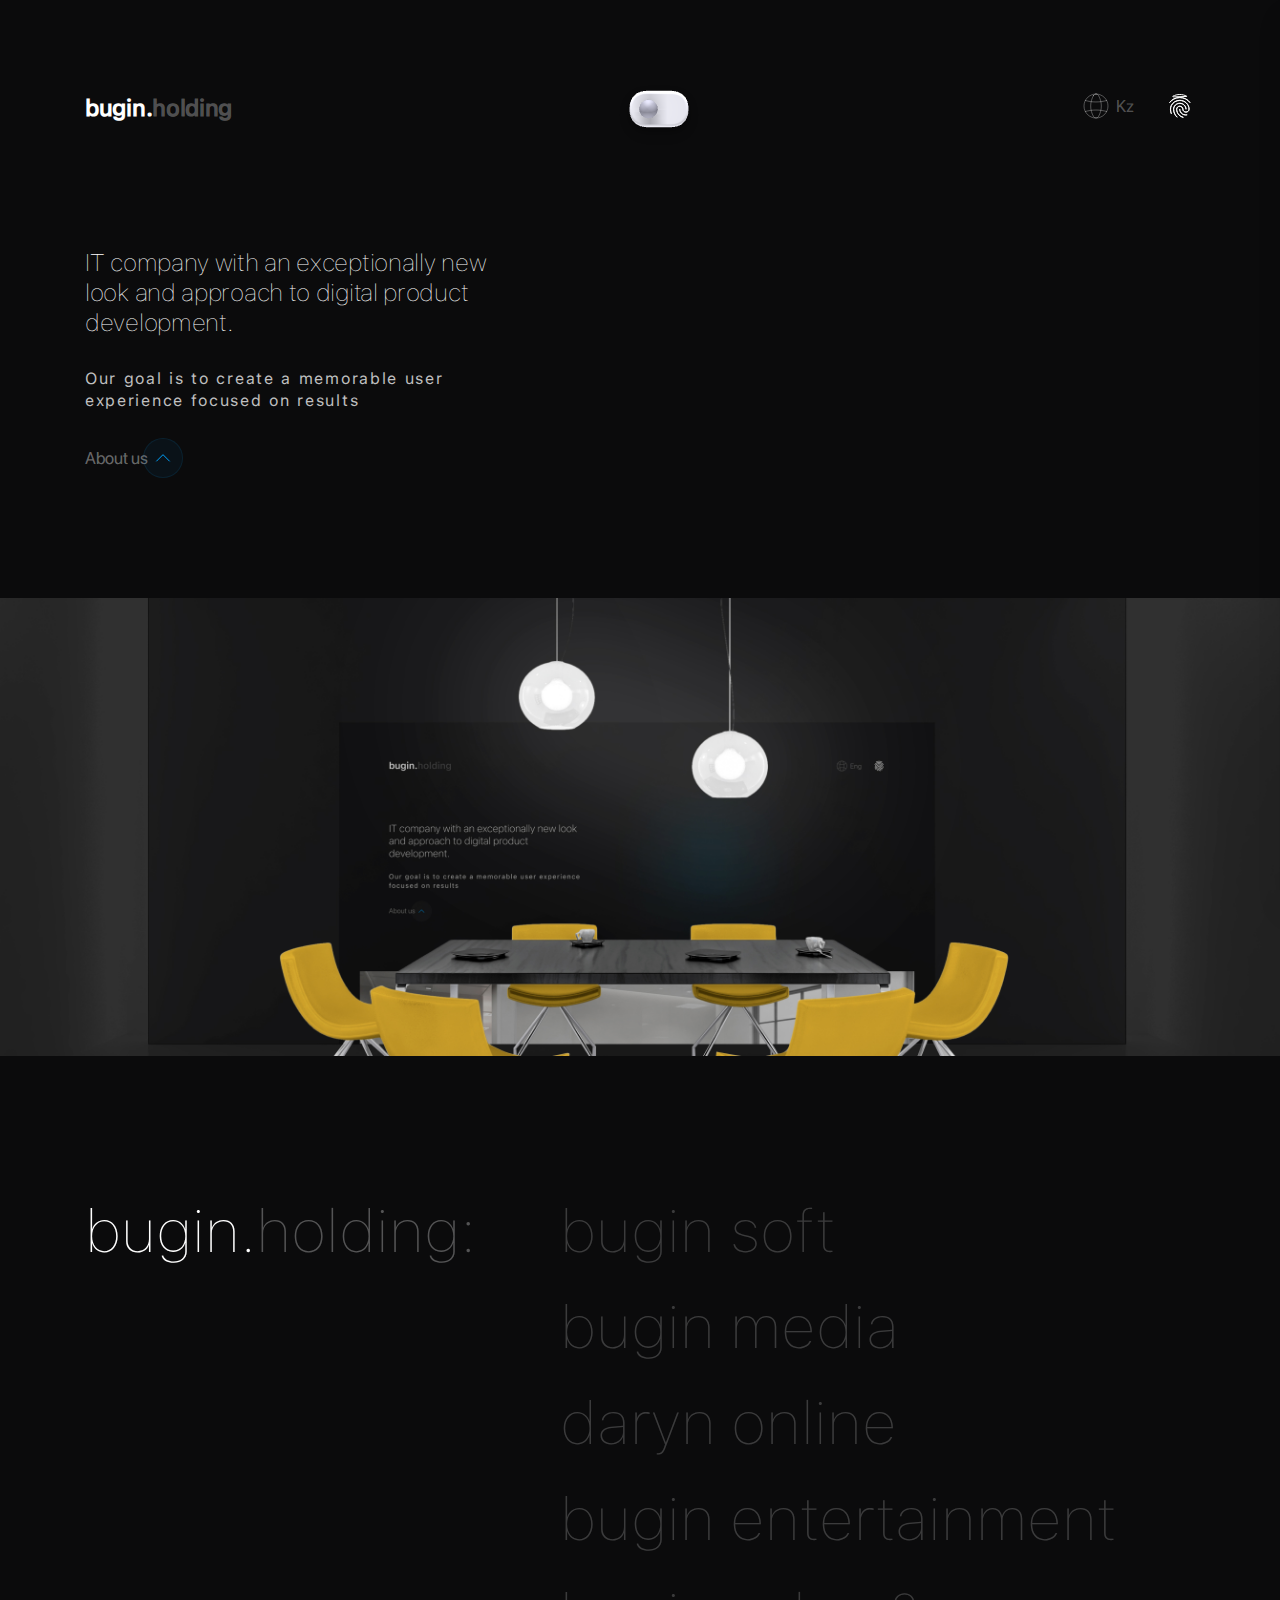
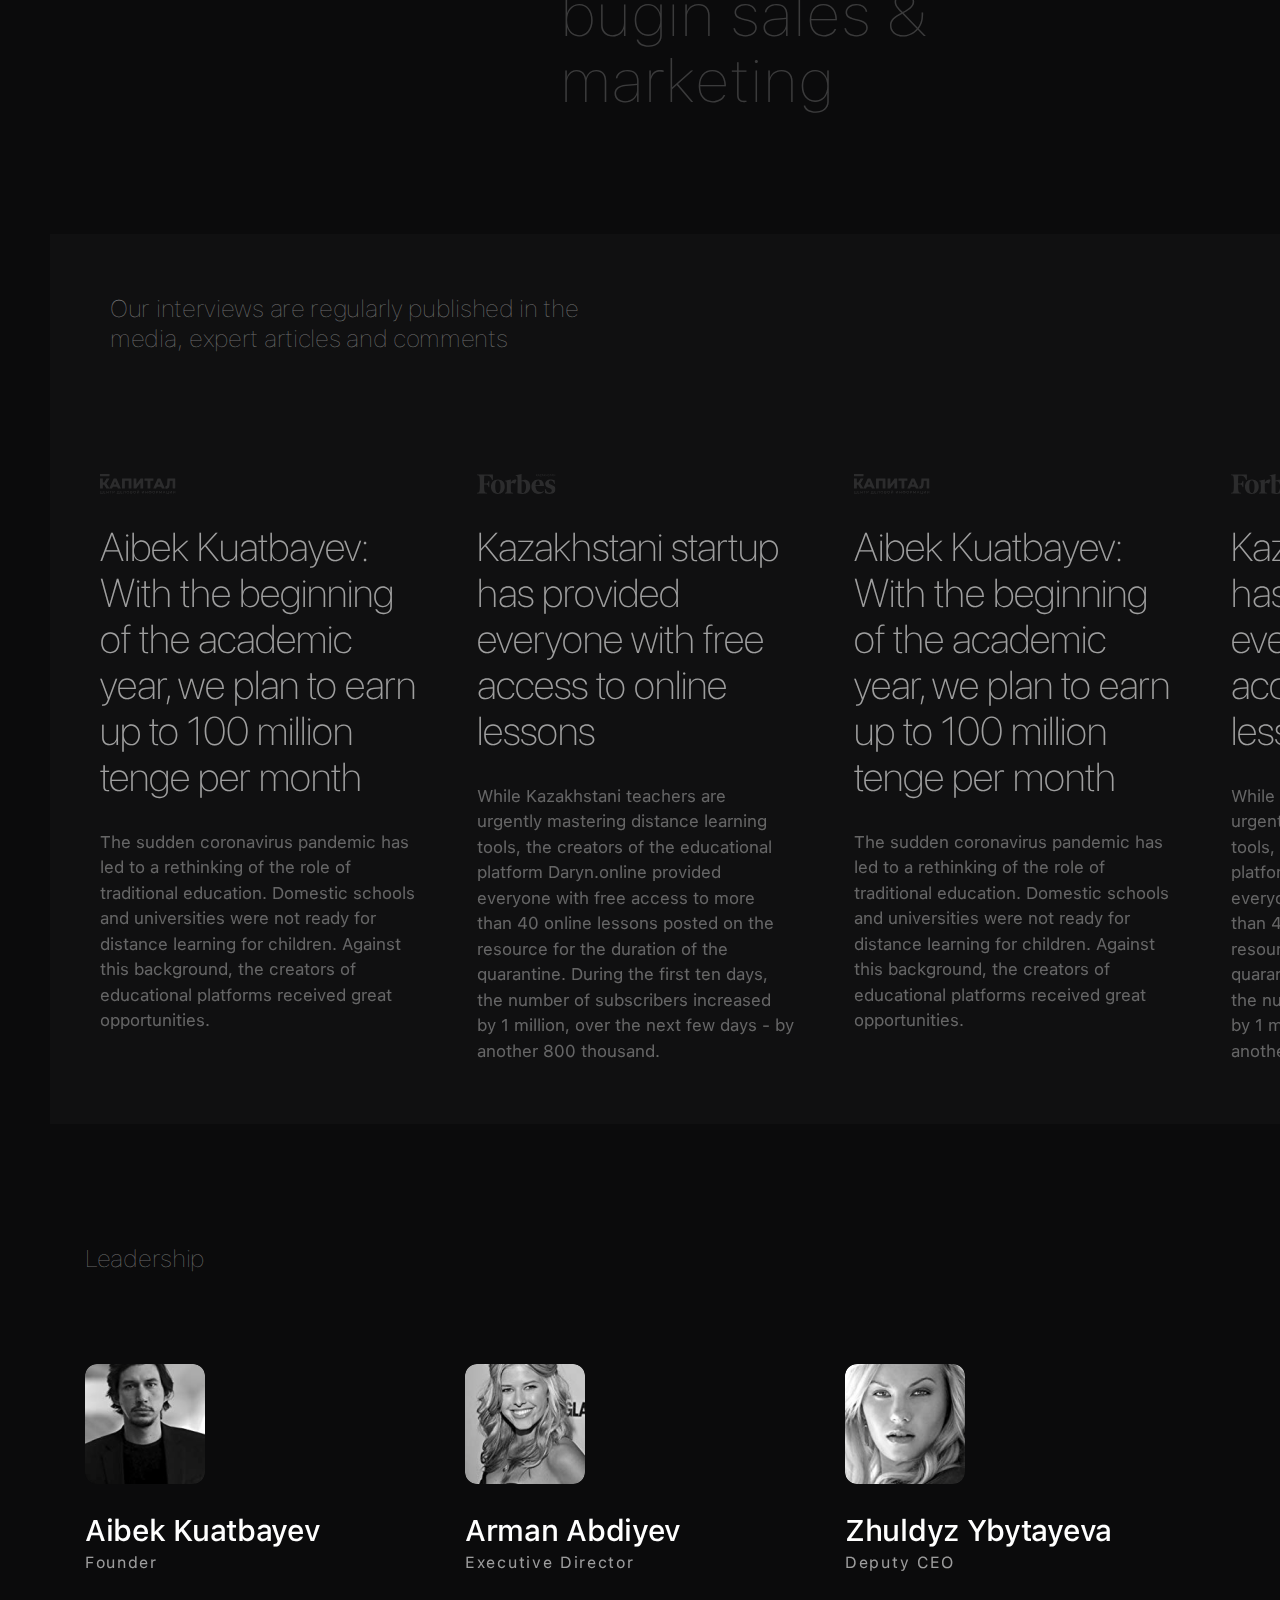
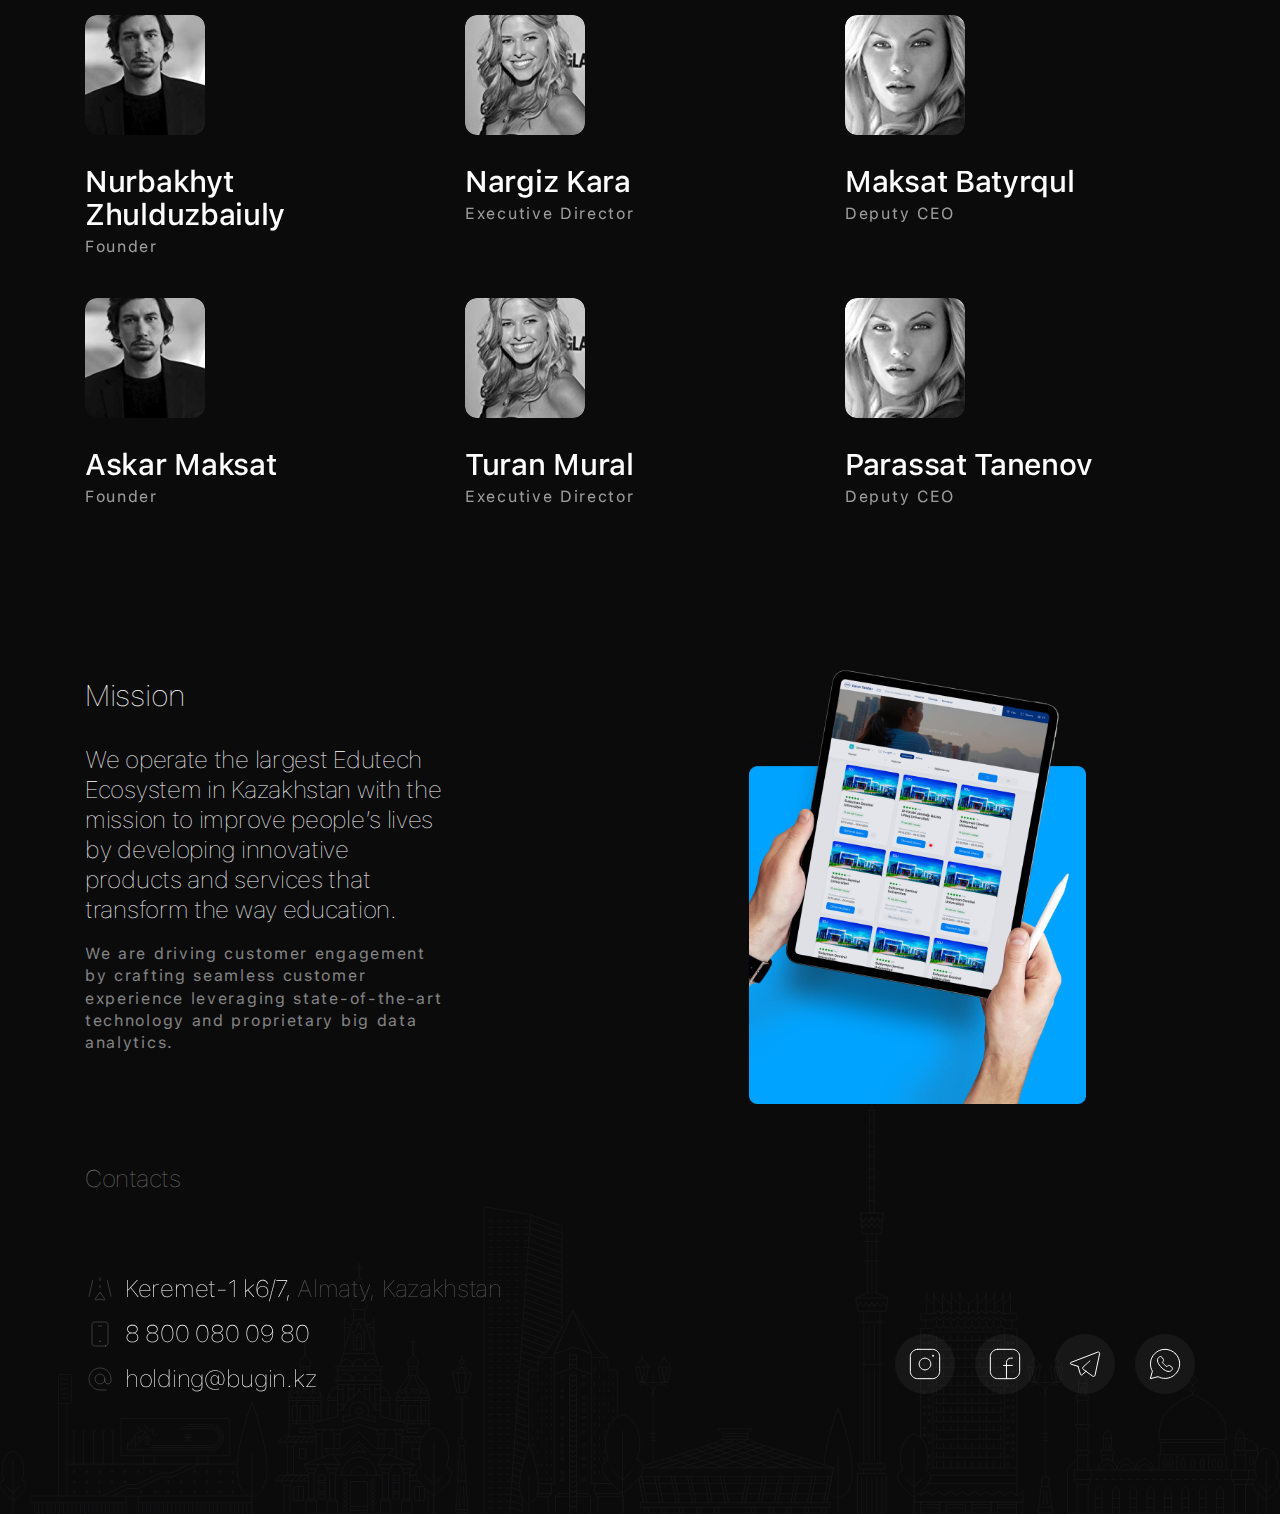
==== commit ab06da4b: "info_page" ====
--- a/index.html
+++ b/index.html
@@ -94,7 +94,8 @@
     </section>
     <section class="main-img">
         <div class="main-img-wrapper">
-            <img src="img/main/bg.png" alt="bugin.holding" id="img_scroll">
+            <img src="img/main/bg-dark.jpg" alt="bugin.holding"  class="img_scroll bg-dark">
+            <img src="img/main/bg.png" alt="bugin.holding" class="img_scroll bg-light">
             <div class="react-parallax-content" style="position: relative;"></div>
         </div>
     </section>
@@ -323,6 +324,29 @@
                         <h3>Parassat Tanenov</h3>
                         <p>Deputy CEO</p>
                     </div>
+                </div>
+            </div>
+        </div>
+    </section>
+    <section class="info info-index">
+        <div class="container">
+            <div class="info-flex align-items-center">
+                <div class="infoItem align-items-start">
+                    <div class="info-title">
+                        <h2 class="title">Mission</h2>
+                        <h2>
+                            We operate the largest Edutech Ecosystem in Kazakhstan with the mission to improve
+                            people’s lives by developing innovative products and services that transform the way
+                            education.
+                        </h2>
+                        <p>
+                            We are driving customer engagement by crafting seamless customer experience
+                            leveraging state-of-the-art technology and proprietary big data analytics.
+                        </p>
+                    </div>
+                </div>
+                <div class="infoItem">
+                    <img src="img/main/tablet.png" alt="" class="img-lg animated slideInUp wow">
                 </div>
             </div>
         </div>
@@ -577,7 +601,7 @@
             var scale = (100 + scroll / 6) / 100;
             // console.log('scale/: ' + scale);
             if (scale > 1 && scale < 1.5) {
-                $("#img_scroll").css({
+                $(".img_scroll").css({
                     transform: 'translate3d(-50%, -' + (scroll / 100) + '%, 0) scale(' + (100 + scroll / 6) / 100 + ')',
                 });
             }
@@ -599,6 +623,5 @@
 
 
 </script>
-
 </body>
 </html>--- a/css/main.css
+++ b/css/main.css
@@ -1349,6 +1349,34 @@
           flex-shrink: 0;
 }
 
+.info-index {
+  padding-top: 80px;
+}
+
+.info-index .title {
+  margin-bottom: 30px;
+  font-size: 30px;
+}
+
+.info-index .img-lg {
+  -webkit-transform: none;
+      -ms-transform: none;
+          transform: none;
+  max-height: 475px;
+}
+
+.info-index .show-more {
+  margin-top: 30px;
+}
+
+.bg-light {
+  display: none;
+}
+
+.bg-dark {
+  display: block;
+}
+
 .light-theme {
   background: white;
 }
@@ -1594,6 +1622,14 @@
 
 .light-theme .info-title ul li, .light-theme .info-title ol li {
   color: black;
+}
+
+.light-theme .bg-dark {
+  display: none;
+}
+
+.light-theme .bg-light {
+  display: block;
 }
 
 @media (min-width: 320px) and (max-width: 767px) {
